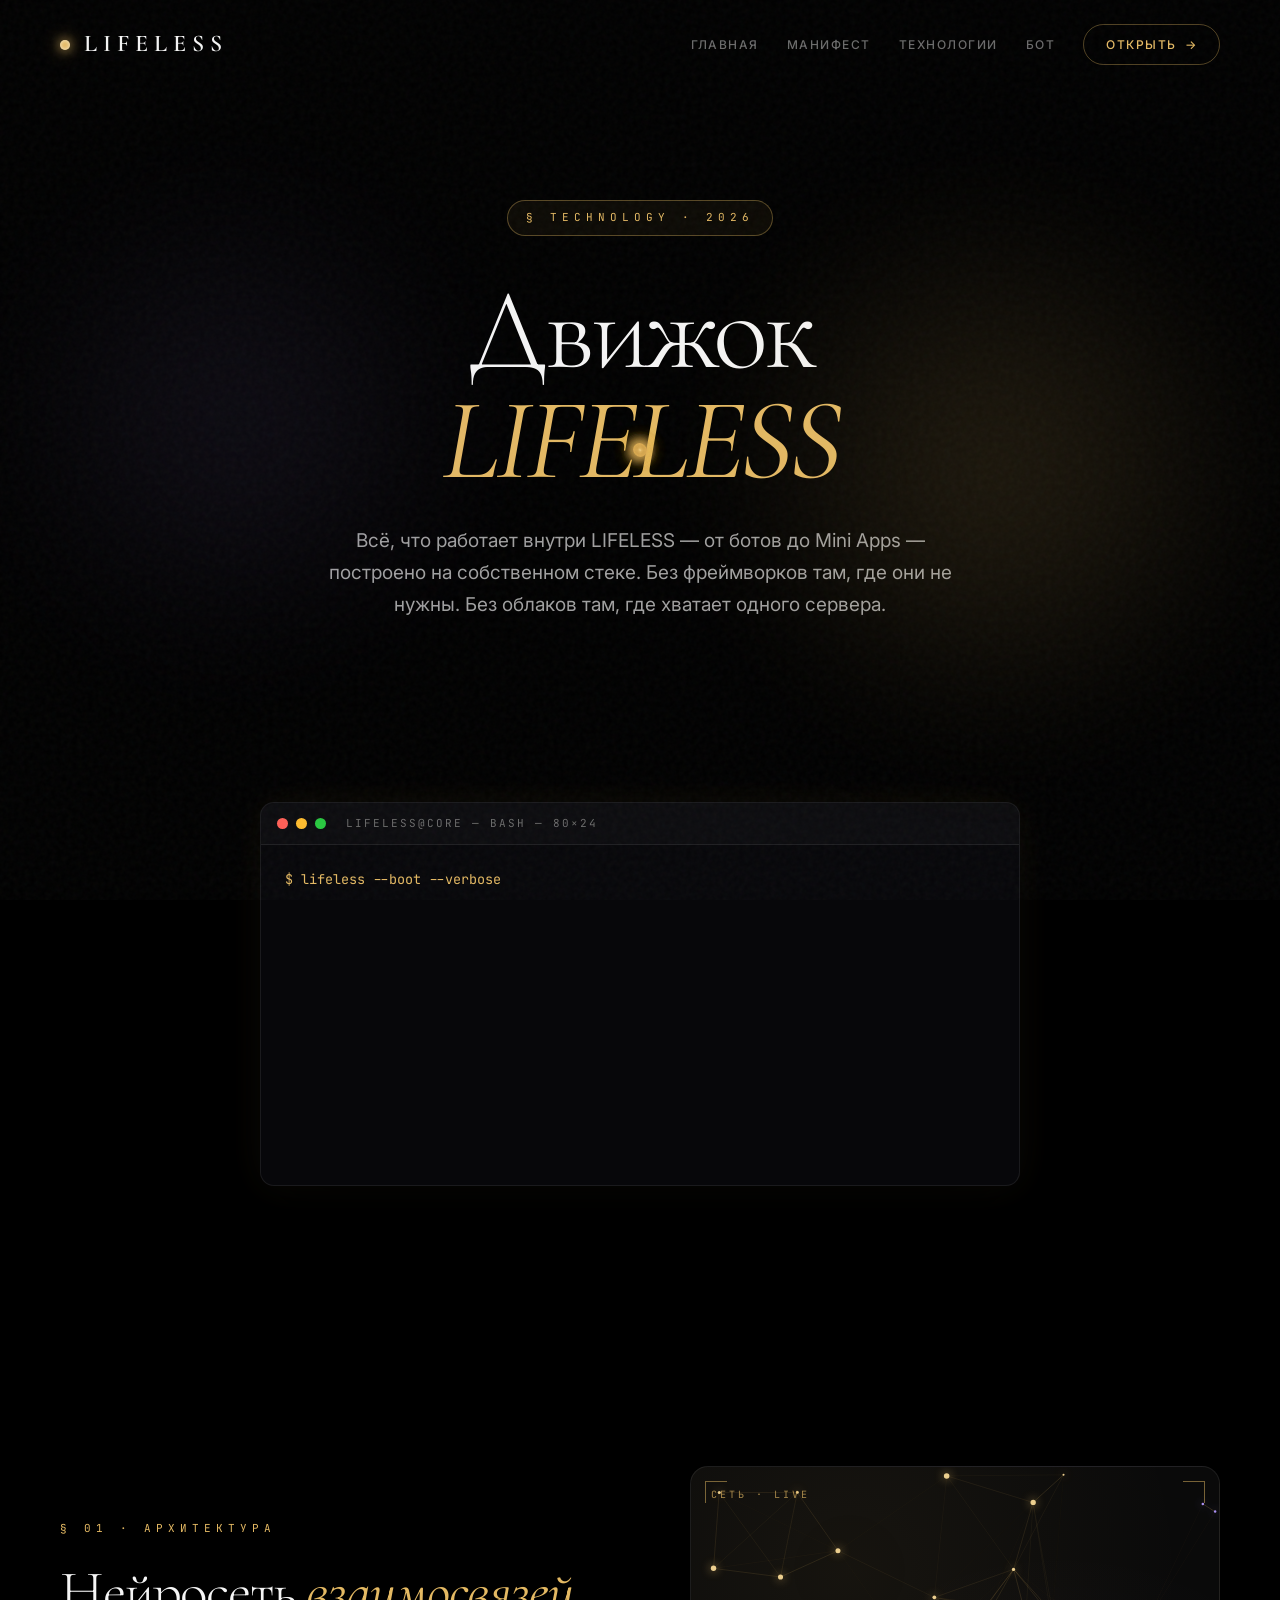
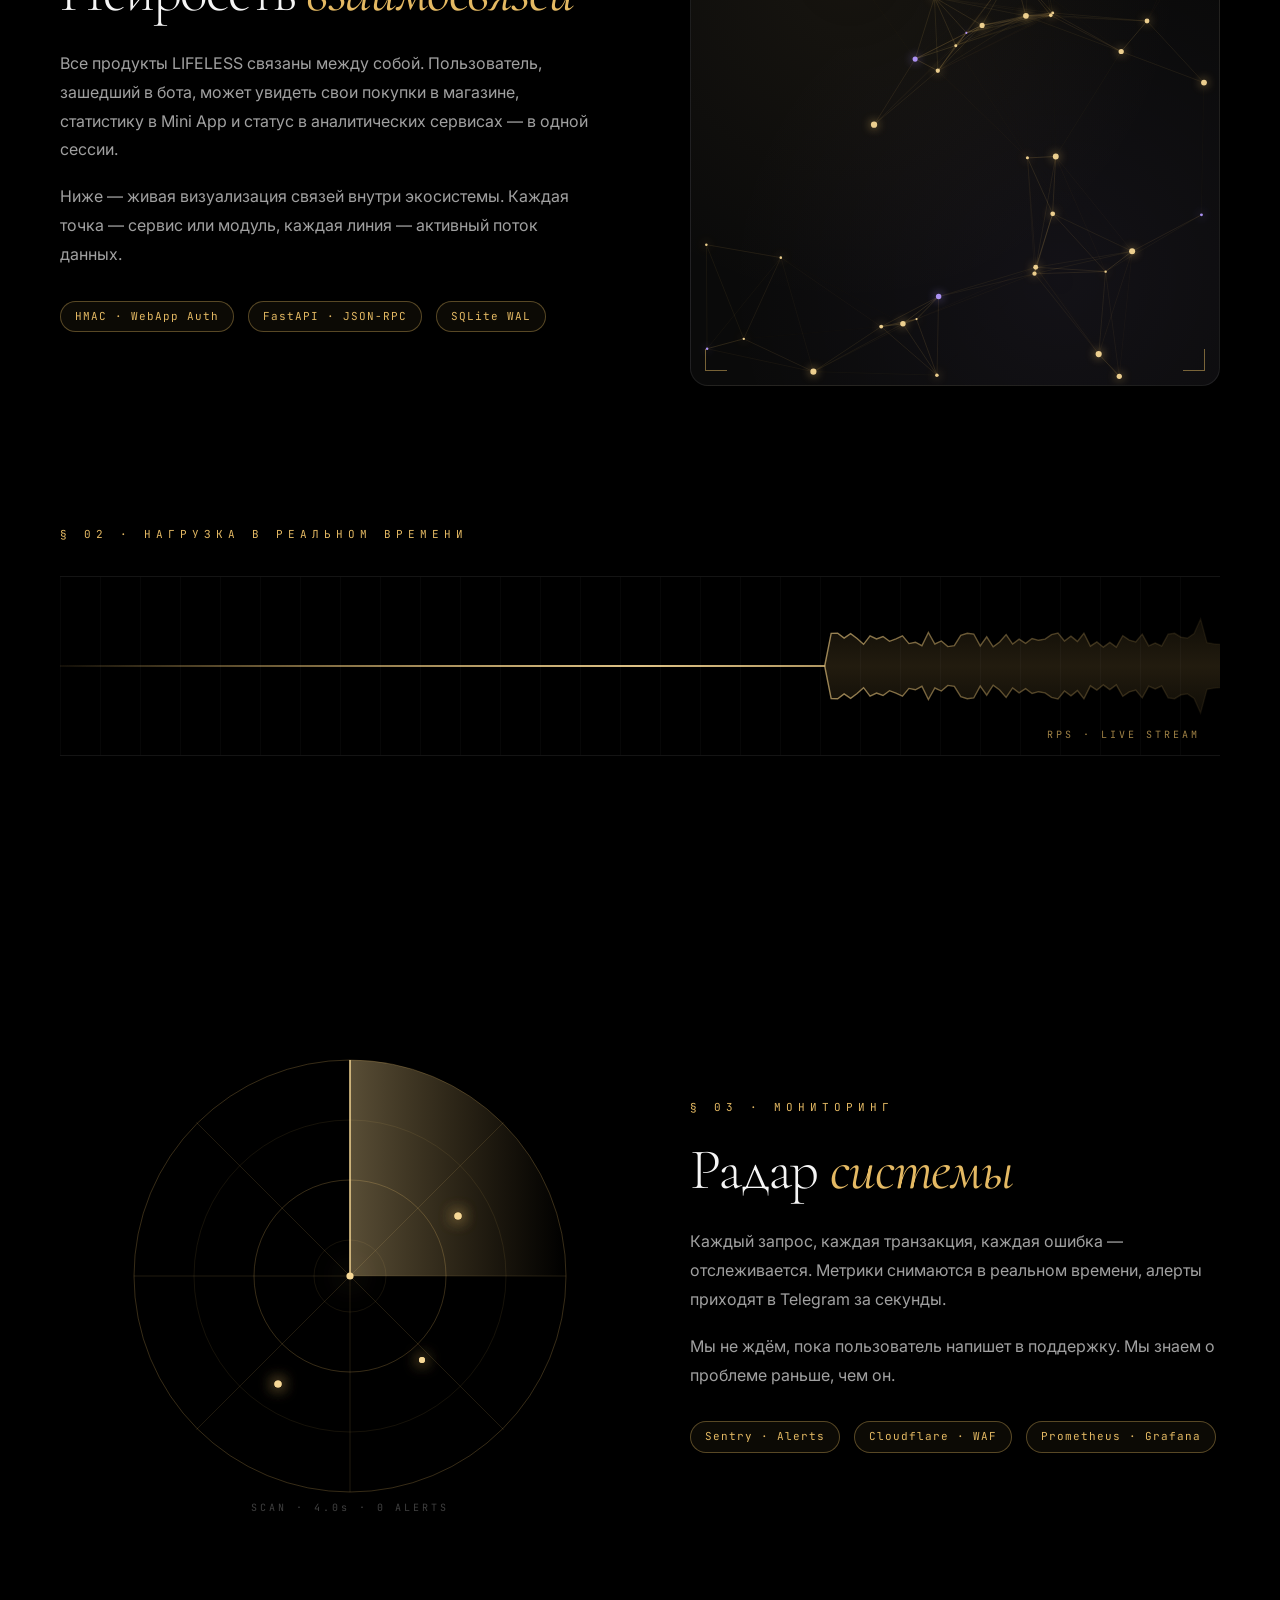
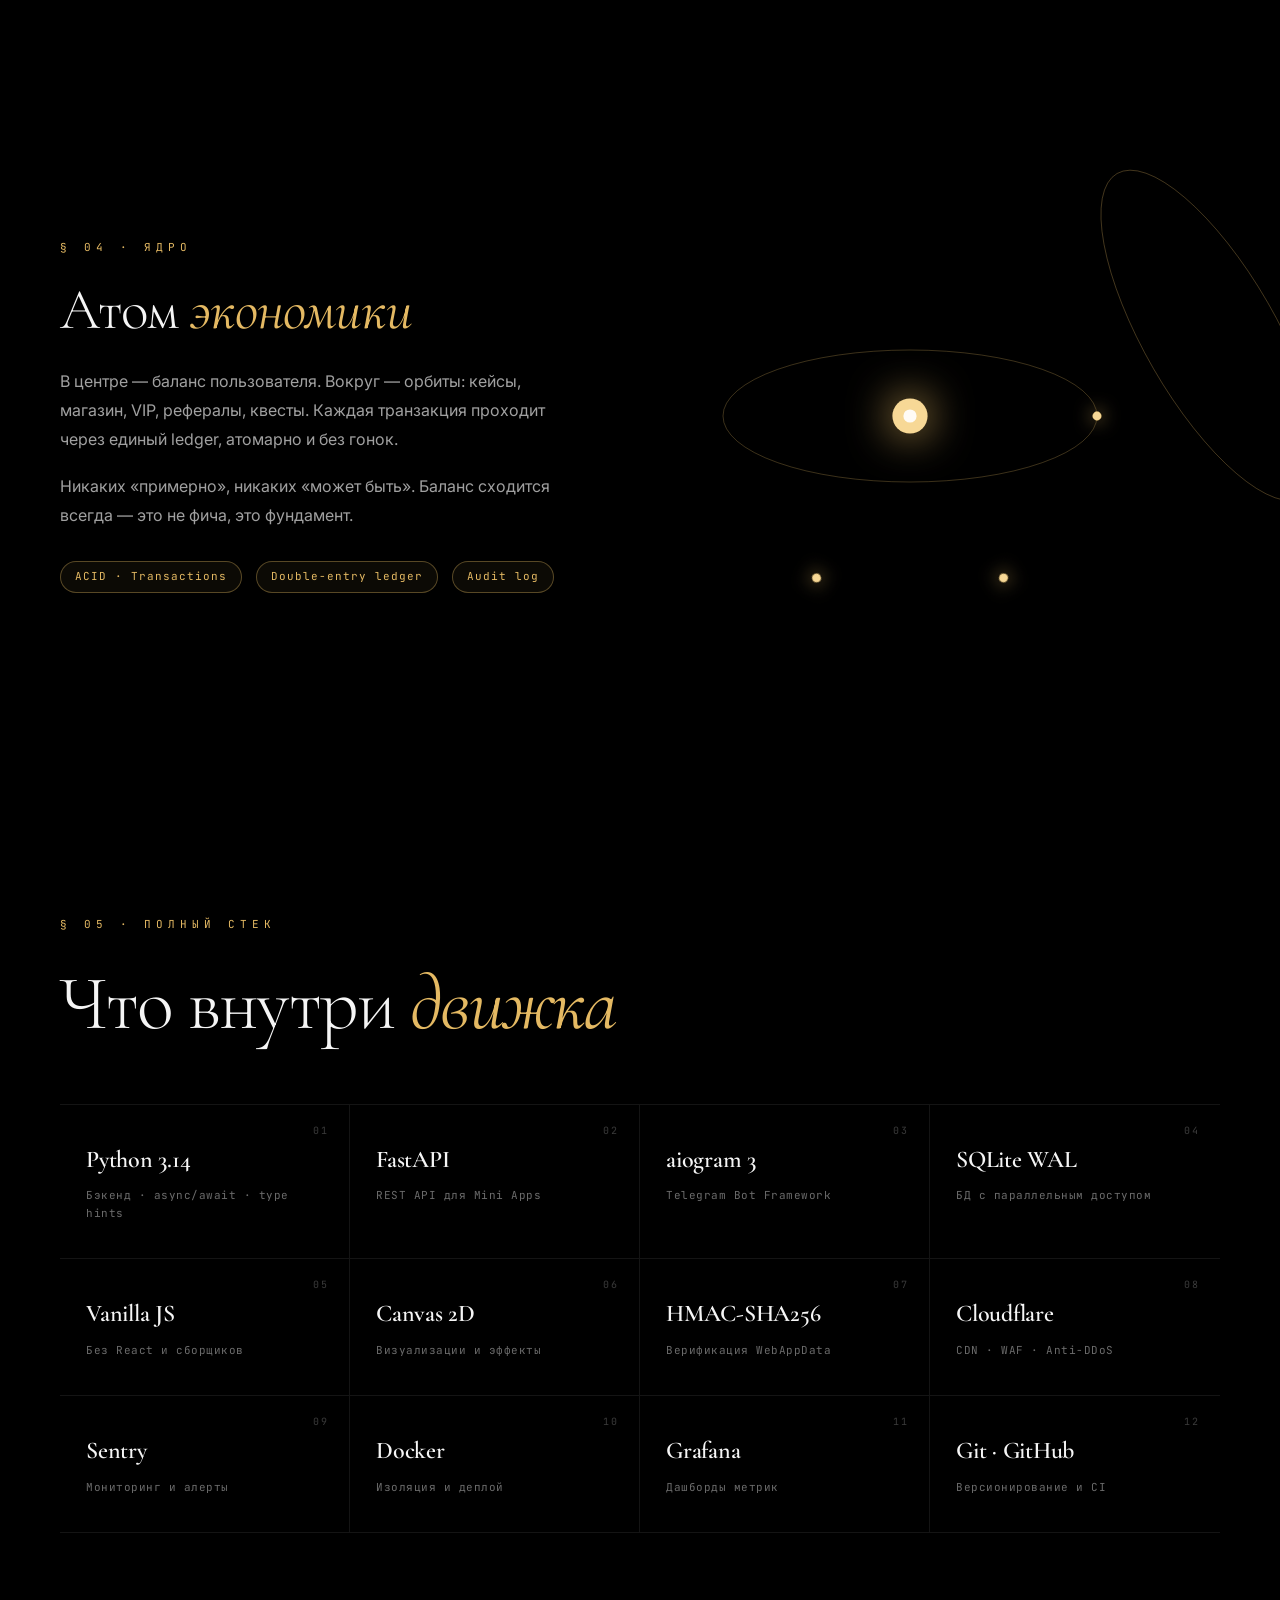
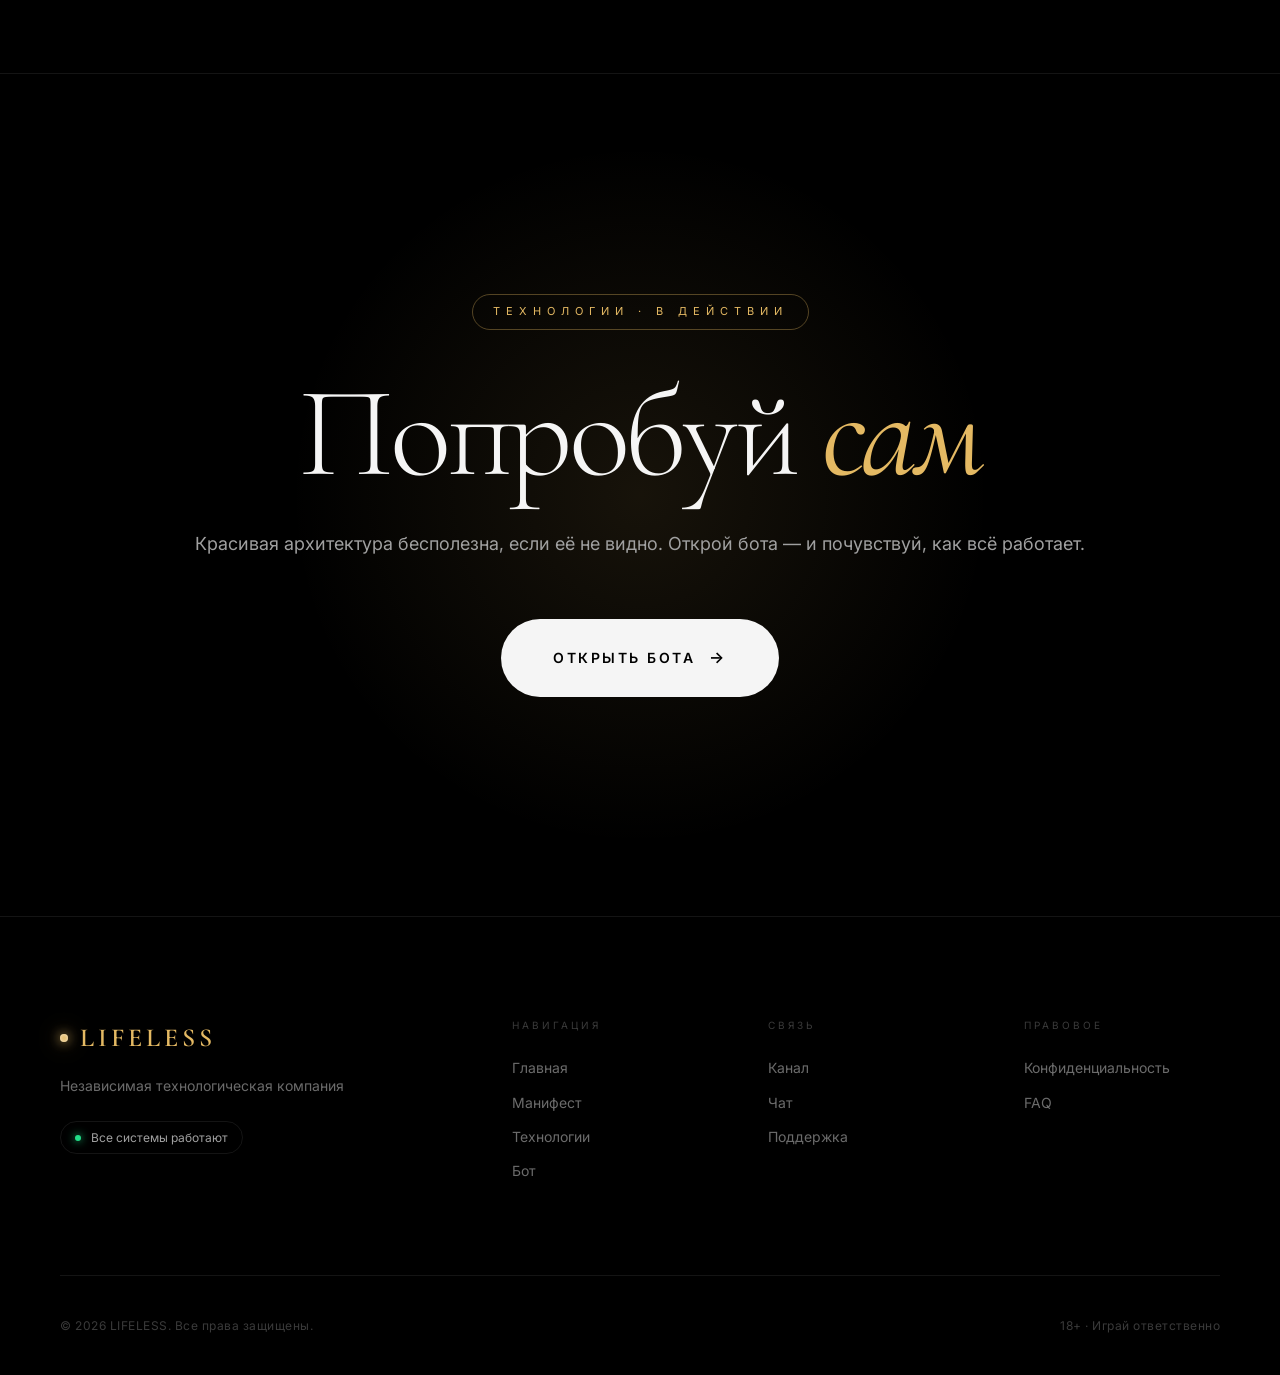
==== technology.html @ e3dbaefc "Add files via upload" ====
<!DOCTYPE html>
<html lang="ru">
<head>
<meta charset="UTF-8">
<meta name="viewport" content="width=device-width, initial-scale=1.0">
<title>Технологии — LIFELESS</title>
<meta name="description" content="Технологический стек LIFELESS: Python, FastAPI, aiogram, SQLite WAL, нейросети, аналитика. Без фреймворков там, где не нужны.">
<meta property="og:title" content="Технологии — LIFELESS">
<meta property="og:description" content="Как устроен движок LIFELESS.">
<meta property="og:image" content="https://solver-bit.github.io/lifeless_minimap/durov4.jpg">
<link rel="preconnect" href="https://fonts.googleapis.com">
<link rel="preconnect" href="https://fonts.gstatic.com" crossorigin>
<link href="https://fonts.googleapis.com/css2?family=Cormorant+Garamond:ital,wght@0,300;0,400;0,500;0,600;1,300;1,400&family=Inter:wght@300;400;500;600&family=JetBrains+Mono:wght@400;500&display=swap" rel="stylesheet">
<link rel="stylesheet" href="style.css">
</head>
<body>

<div class="noise"></div>
<div class="scroll-progress"><div class="scroll-progress-bar" id="scrollBar"></div></div>
<div class="mouse-trail" id="mouseTrail"></div>

<header id="header">
    <a href="index.html" class="logo"><span class="logo-mark"></span><span>LIFELESS</span></a>
    <nav>
        <a href="index.html">Главная</a>
        <a href="manifest.html">Манифест</a>
        <a href="technology.html">Технологии</a>
        <a href="bot.html">Бот</a>
        <a href="https://t.me/Solver_Life_bot" class="nav-cta" target="_blank">Открыть <span>→</span></a>
    </nav>
    <button class="burger" id="burger" aria-label="Меню"><span></span><span></span><span></span></button>
</header>

<div class="mobile-menu" id="mobileMenu">
    <a href="index.html">Главная</a>
    <a href="manifest.html">Манифест</a>
    <a href="technology.html">Технологии</a>
    <a href="bot.html">Бот</a>
    <a href="https://t.me/Solver_Life_bot" class="mobile-cta" target="_blank">Открыть бота</a>
</div>

<!-- HERO -->
<section class="tech-hero">
    <div class="hero-glow"></div>
    <div class="hero-glow-2"></div>
    <div class="manifest-kicker" style="border:1px solid var(--border-gold);padding:8px 18px;border-radius:100px;background:rgba(228,185,99,.05)">§ TECHNOLOGY · 2026</div>
    <h1>Движок<br><em>LIFELESS</em></h1>
    <p>Всё, что работает внутри LIFELESS — от ботов до Mini Apps — построено на собственном стеке. Без фреймворков там, где они не нужны. Без облаков там, где хватает одного сервера.</p>
</section>

<!-- TERMINAL HERO -->
<section style="padding:0 60px 140px;max-width:1400px;margin:0 auto">
    <div class="terminal">
        <div class="terminal-bar">
            <span class="terminal-dot tdot-r"></span>
            <span class="terminal-dot tdot-y"></span>
            <span class="terminal-dot tdot-g"></span>
            <span class="terminal-title">lifeless@core — bash — 80×24</span>
        </div>
        <div class="terminal-body" id="terminalBody"></div>
    </div>
</section>

<!-- NEURAL WEB SPLIT -->
<section class="tech-split">
    <div class="tech-split-text">
        <div class="manifest-kicker">§ 01 · АРХИТЕКТУРА</div>
        <h2>Нейросеть <em>взаимосвязей</em></h2>
        <p>Все продукты LIFELESS связаны между собой. Пользователь, зашедший в бота, может увидеть свои покупки в магазине, статистику в Mini App и статус в аналитических сервисах — в одной сессии.</p>
        <p>Ниже — живая визуализация связей внутри экосистемы. Каждая точка — сервис или модуль, каждая линия — активный поток данных.</p>
        <div class="tech-split-meta">
            <span>HMAC · WebApp Auth</span>
            <span>FastAPI · JSON-RPC</span>
            <span>SQLite WAL</span>
        </div>
    </div>
    <div class="neural-stage" id="neuralStage">
        <canvas class="neural-canvas" id="neuralCanvas"></canvas>
        <div class="neural-hint">СЕТЬ · LIVE</div>
        <div class="neural-corner tl"></div>
        <div class="neural-corner tr"></div>
        <div class="neural-corner bl"></div>
        <div class="neural-corner br"></div>
    </div>
</section>

<!-- WAVEFORM -->
<section style="max-width:1400px;margin:0 auto;padding:0 60px 140px">
    <div class="manifest-kicker" style="margin-bottom:32px">§ 02 · НАГРУЗКА В РЕАЛЬНОМ ВРЕМЕНИ</div>
    <div class="wave-stage">
        <div class="wave-grid"></div>
        <canvas class="wave-canvas" id="waveCanvas"></canvas>
        <div class="wave-label">RPS · LIVE STREAM</div>
    </div>
</section>

<!-- RADAR SPLIT -->
<section class="tech-split reverse">
    <div class="tech-split-text">
        <div class="manifest-kicker">§ 03 · МОНИТОРИНГ</div>
        <h2>Радар <em>системы</em></h2>
        <p>Каждый запрос, каждая транзакция, каждая ошибка — отслеживается. Метрики снимаются в реальном времени, алерты приходят в Telegram за секунды.</p>
        <p>Мы не ждём, пока пользователь напишет в поддержку. Мы знаем о проблеме раньше, чем он.</p>
        <div class="tech-split-meta">
            <span>Sentry · Alerts</span>
            <span>Cloudflare · WAF</span>
            <span>Prometheus · Grafana</span>
        </div>
    </div>
    <div class="radar-stage">
        <svg class="radar-svg" viewBox="0 0 400 400">
            <defs>
                <linearGradient id="radarSweepGrad" x1="0" y1="0" x2="1" y2="0">
                    <stop offset="0%" stop-color="#F7D896" stop-opacity="0.6"/>
                    <stop offset="100%" stop-color="#E4B963" stop-opacity="0"/>
                </linearGradient>
            </defs>
            <circle cx="200" cy="200" r="180" class="radar-ring"/>
            <circle cx="200" cy="200" r="130" class="radar-ring r1"/>
            <circle cx="200" cy="200" r="80" class="radar-ring"/>
            <circle cx="200" cy="200" r="30" class="radar-ring r1"/>
            <g class="radar-cross">
                <line x1="20" y1="200" x2="380" y2="200"/>
                <line x1="200" y1="20" x2="200" y2="380"/>
                <line x1="72" y1="72" x2="328" y2="328"/>
                <line x1="328" y1="72" x2="72" y2="328"/>
            </g>
            <g class="radar-sweep">
                <path d="M200,200 L200,20 A180,180 0 0,1 380,200 Z" fill="url(#radarSweepGrad)" opacity="0.6"/>
                <line x1="200" y1="200" x2="200" y2="20" stroke="#F7D896" stroke-width="1.2"/>
            </g>
            <circle cx="200" cy="200" r="3" class="radar-center"/>
            <circle cx="290" cy="150" r="3" class="radar-blip"/>
            <circle cx="290" cy="150" r="3" class="radar-blip pulse"/>
            <circle cx="140" cy="290" r="3" class="radar-blip"/>
            <circle cx="140" cy="290" r="3" class="radar-blip pulse" style="animation-delay:1.2s"/>
            <circle cx="260" cy="270" r="2.5" class="radar-blip"/>
            <circle cx="260" cy="270" r="2.5" class="radar-blip pulse" style="animation-delay:2s"/>
        </svg>
        <div class="radar-label">SCAN · 4.0s · 0 ALERTS</div>
    </div>
</section>

<!-- ATOM SPLIT -->
<section class="tech-split">
    <div class="tech-split-text">
        <div class="manifest-kicker">§ 04 · ЯДРО</div>
        <h2>Атом <em>экономики</em></h2>
        <p>В центре — баланс пользователя. Вокруг — орбиты: кейсы, магазин, VIP, рефералы, квесты. Каждая транзакция проходит через единый ledger, атомарно и без гонок.</p>
        <p>Никаких «примерно», никаких «может быть». Баланс сходится всегда — это не фича, это фундамент.</p>
        <div class="tech-split-meta">
            <span>ACID · Transactions</span>
            <span>Double-entry ledger</span>
            <span>Audit log</span>
        </div>
    </div>
    <div class="atom-stage">
        <svg class="atom-svg" viewBox="0 0 400 400">
            <g class="atom-orbit o1">
                <ellipse cx="200" cy="200" rx="170" ry="60" fill="none" class="atom-orbit" stroke="rgba(228,185,99,.35)"/>
                <circle cx="370" cy="200" r="4" class="atom-electron"/>
            </g>
            <g class="atom-orbit o2">
                <ellipse cx="200" cy="200" rx="170" ry="60" fill="none" class="atom-orbit" stroke="rgba(228,185,99,.35)" transform="rotate(60 200 200)"/>
                <circle cx="370" cy="200" r="4" class="atom-electron" transform="rotate(60 200 200)"/>
            </g>
            <g class="atom-orbit o3">
                <ellipse cx="200" cy="200" rx="170" ry="60" fill="none" class="atom-orbit" stroke="rgba(228,185,99,.35)" transform="rotate(120 200 200)"/>
                <circle cx="370" cy="200" r="4" class="atom-electron" transform="rotate(120 200 200)"/>
            </g>
            <circle cx="200" cy="200" r="16" class="atom-nucleus"/>
            <circle cx="200" cy="200" r="6" fill="#fff" opacity="0.9"/>
        </svg>
    </div>
</section>

<!-- STACK GRID -->
<section class="tech-stack-section">
    <div class="manifest-kicker">§ 05 · ПОЛНЫЙ СТЕК</div>
    <h2 class="section-title" style="margin-bottom:60px">Что внутри <em>движка</em></h2>
    <div class="tech-stack-grid">
        <div class="tech-stack-cell" data-idx="01"><div class="name">Python 3.14</div><div class="desc">Бэкенд · async/await · type hints</div></div>
        <div class="tech-stack-cell" data-idx="02"><div class="name">FastAPI</div><div class="desc">REST API для Mini Apps</div></div>
        <div class="tech-stack-cell" data-idx="03"><div class="name">aiogram 3</div><div class="desc">Telegram Bot Framework</div></div>
        <div class="tech-stack-cell" data-idx="04"><div class="name">SQLite WAL</div><div class="desc">БД с параллельным доступом</div></div>
        <div class="tech-stack-cell" data-idx="05"><div class="name">Vanilla JS</div><div class="desc">Без React и сборщиков</div></div>
        <div class="tech-stack-cell" data-idx="06"><div class="name">Canvas 2D</div><div class="desc">Визуализации и эффекты</div></div>
        <div class="tech-stack-cell" data-idx="07"><div class="name">HMAC-SHA256</div><div class="desc">Верификация WebAppData</div></div>
        <div class="tech-stack-cell" data-idx="08"><div class="name">Cloudflare</div><div class="desc">CDN · WAF · Anti-DDoS</div></div>
        <div class="tech-stack-cell" data-idx="09"><div class="name">Sentry</div><div class="desc">Мониторинг и алерты</div></div>
        <div class="tech-stack-cell" data-idx="10"><div class="name">Docker</div><div class="desc">Изоляция и деплой</div></div>
        <div class="tech-stack-cell" data-idx="11"><div class="name">Grafana</div><div class="desc">Дашборды метрик</div></div>
        <div class="tech-stack-cell" data-idx="12"><div class="name">Git · GitHub</div><div class="desc">Версионирование и CI</div></div>
    </div>
</section>

<!-- CTA FINAL -->
<section class="cta-final">
    <div class="cta-final-glow"></div>
    <div class="cta-final-inner">
        <div class="cta-final-tag">ТЕХНОЛОГИИ · В ДЕЙСТВИИ</div>
        <h2>Попробуй <em>сам</em></h2>
        <p>Красивая архитектура бесполезна, если её не видно. Открой бота — и почувствуй, как всё работает.</p>
        <a href="https://t.me/Solver_Life_bot" class="btn btn-primary btn-large magnetic" target="_blank">
            <span>Открыть бота</span><span class="btn-arrow">→</span>
        </a>
    </div>
</section>

<footer>
    <div class="footer-grid">
        <div class="footer-brand">
            <div class="footer-logo"><span class="logo-mark"></span> LIFELESS</div>
            <p>Независимая технологическая компания</p>
            <div class="footer-status"><span class="status-dot"></span><span>Все системы работают</span></div>
        </div>
        <div class="footer-col">
            <div class="footer-label">НАВИГАЦИЯ</div>
            <a href="index.html">Главная</a>
            <a href="manifest.html">Манифест</a>
            <a href="technology.html">Технологии</a>
            <a href="bot.html">Бот</a>
        </div>
        <div class="footer-col">
            <div class="footer-label">СВЯЗЬ</div>
            <a href="https://t.me/durvww" target="_blank">Канал</a>
            <a href="https://t.me/wwlifeless" target="_blank">Чат</a>
            <a href="https://t.me/wwsolver" target="_blank">Поддержка</a>
        </div>
        <div class="footer-col">
            <div class="footer-label">ПРАВОВОЕ</div>
            <a href="index.html#privacy">Конфиденциальность</a>
            <a href="index.html#faq">FAQ</a>
        </div>
    </div>
    <div class="footer-bottom">
        <div>© 2026 LIFELESS. Все права защищены.</div>
        <div class="footer-disclaimer">18+ · Играй ответственно</div>
    </div>
</footer>

<div class="sticky-cta" id="stickyCta">
    <div class="sticky-cta-inner">
        <div class="sticky-cta-text">
            <div class="sticky-cta-title">Первый продукт LIFELESS</div>
            <div class="sticky-cta-sub">Игровая экосистема в Telegram</div>
        </div>
        <a href="https://t.me/Solver_Life_bot" class="sticky-cta-btn" target="_blank">
            <span>Открыть</span><span class="sticky-cta-arrow">→</span>
        </a>
    </div>
</div>

<script src="script.js"></script>
</body>
</html>
---- style.css ----
*, *::before, *::after { margin: 0; padding: 0; box-sizing: border-box; }

:root {
    --bg: #000;
    --bg-2: #0a0a0a;
    --bg-3: #111;
    --bg-4: #161616;
    --text: #f5f5f5;
    --text-2: #a0a0a0;
    --muted: #6b6b6b;
    --muted-2: #3a3a3a;
    --gold: #E4B963;
    --gold-hi: #F7D896;
    --gold-lo: #B88838;
    --green: #22dd88;
    --blue: #5BA8FF;
    --purple: #B398FF;
    --border: rgba(255,255,255,0.08);
    --border-gold: rgba(228,185,99,0.35);
    --ease: cubic-bezier(0.16, 1, 0.3, 1);
}

html { scroll-behavior: smooth; }

body {
    background: var(--bg);
    color: var(--text);
    font-family: 'Inter', -apple-system, BlinkMacSystemFont, sans-serif;
    font-size: 16px;
    line-height: 1.6;
    overflow-x: hidden;
    -webkit-font-smoothing: antialiased;
}

a { color: inherit; text-decoration: none; }
img { display: block; max-width: 100%; }
button { font-family: inherit; cursor: pointer; border: none; background: none; color: inherit; }
ul { list-style: none; }

::selection { background: var(--gold); color: var(--bg); }

::-webkit-scrollbar { width: 8px; }
::-webkit-scrollbar-track { background: var(--bg-2); }
::-webkit-scrollbar-thumb { background: var(--muted-2); border-radius: 4px; }
::-webkit-scrollbar-thumb:hover { background: var(--gold-lo); }

body.cursor-hidden { cursor: none; }
body.cursor-hidden a,
body.cursor-hidden button { cursor: none; }

/* NOISE */
.noise {
    position: fixed;
    inset: 0;
    pointer-events: none;
    z-index: 9990;
    opacity: 0.04;
    background-image: url("data:image/svg+xml,%3Csvg viewBox='0 0 200 200' xmlns='http://www.w3.org/2000/svg'%3E%3Cfilter id='n'%3E%3CfeTurbulence type='fractalNoise' baseFrequency='0.85' numOctaves='3'/%3E%3C/filter%3E%3Crect width='100%25' height='100%25' filter='url(%23n)'/%3E%3C/svg%3E");
}

/* SCROLL PROGRESS */
.scroll-progress {
    position: fixed;
    top: 0; left: 0; right: 0;
    height: 2px;
    z-index: 9999;
}
.scroll-progress-bar {
    height: 100%;
    width: 0%;
    background: linear-gradient(90deg, var(--gold-lo), var(--gold), var(--gold-hi));
    box-shadow: 0 0 12px rgba(228,185,99,0.7);
}

/* MOUSE TRAIL */
.mouse-trail {
    position: fixed;
    width: 500px;
    height: 500px;
    margin: -250px 0 0 -250px;
    border-radius: 50%;
    background: radial-gradient(circle, rgba(228,185,99,0.10), transparent 55%);
    pointer-events: none;
    z-index: 1;
    mix-blend-mode: screen;
    will-change: transform;
    opacity: 0;
    transition: opacity 0.5s;
}
body.cursor-hidden .mouse-trail { opacity: 1; }

/* SNAKE CURSOR */
.snake-segment {
    position: fixed;
    top: 0; left: 0;
    width: 14px;
    height: 14px;
    margin: -7px 0 0 -7px;
    border-radius: 50%;
    background: radial-gradient(circle, var(--gold-hi), var(--gold) 40%, var(--gold-lo));
    box-shadow: 0 0 14px rgba(228,185,99,0.7), 0 0 28px rgba(228,185,99,0.35);
    pointer-events: none;
    z-index: 9999;
    will-change: transform;
    opacity: 0;
    transition: opacity 0.3s, width 0.3s var(--ease), height 0.3s var(--ease), margin 0.3s var(--ease);
}
.snake-head {
    width: 18px;
    height: 18px;
    margin: -9px 0 0 -9px;
    z-index: 10001;
    background: radial-gradient(circle, #fff, var(--gold-hi) 40%, var(--gold));
    box-shadow: 0 0 20px var(--gold), 0 0 40px rgba(228,185,99,0.6);
}
.snake-head.hover {
    width: 32px;
    height: 32px;
    margin: -16px 0 0 -16px;
    box-shadow: 0 0 30px var(--gold), 0 0 60px rgba(228,185,99,0.8);
}
.snake-head.clicking {
    width: 14px;
    height: 14px;
    margin: -7px 0 0 -7px;
}
body.cursor-hidden .snake-segment { opacity: 1; }

/* GLOBAL CLICK RIPPLE */
.click-ripple {
    position: fixed;
    width: 20px;
    height: 20px;
    margin: -10px 0 0 -10px;
    border-radius: 50%;
    border: 1.5px solid var(--gold);
    pointer-events: none;
    z-index: 9998;
    box-shadow: 0 0 20px rgba(228,185,99,0.7);
    animation: clickRippleGlobal 1.2s cubic-bezier(0.16, 1, 0.3, 1) forwards;
}
.click-ripple::before,
.click-ripple::after {
    content: '';
    position: absolute;
    inset: -4px;
    border-radius: 50%;
    border: 1px solid var(--gold);
    opacity: 0.6;
}
.click-ripple::before { animation: clickRippleInner 1.2s cubic-bezier(0.16, 1, 0.3, 1) forwards; }
.click-ripple::after { animation: clickRippleInner 1.2s cubic-bezier(0.16, 1, 0.3, 1) 0.2s forwards; }

@keyframes clickRippleGlobal {
    0%   { transform: scale(1); opacity: 1; }
    100% { transform: scale(9); opacity: 0; }
}
@keyframes clickRippleInner {
    0%   { transform: scale(1); opacity: 0.7; }
    100% { transform: scale(1.8); opacity: 0; }
}

/* HEADER */
header {
    position: fixed;
    top: 0; left: 0; right: 0;
    padding: 24px 60px;
    display: flex;
    justify-content: space-between;
    align-items: center;
    z-index: 100;
    background: linear-gradient(180deg, rgba(0,0,0,0.9), transparent);
    backdrop-filter: blur(16px);
    -webkit-backdrop-filter: blur(16px);
    transition: padding 0.4s var(--ease), background 0.4s;
}
header.scrolled {
    padding: 16px 60px;
    background: rgba(0,0,0,0.85);
}

.logo {
    display: flex;
    align-items: center;
    gap: 14px;
    font-family: 'Cormorant Garamond', serif;
    font-size: 24px;
    font-weight: 600;
    letter-spacing: 6px;
}

.logo-mark {
    display: inline-block;
    width: 10px;
    height: 10px;
    border-radius: 50%;
    background: var(--gold);
    box-shadow:
        0 0 12px var(--gold),
        0 0 24px rgba(228,185,99,0.5),
        inset 0 0 4px rgba(255,255,255,0.7);
    animation: logoDot 3s ease-in-out infinite;
    transition: transform 0.6s var(--ease);
    flex-shrink: 0;
}
.logo:hover .logo-mark { transform: scale(1.5); }

@keyframes logoDot {
    0%, 100% {
        box-shadow: 0 0 12px var(--gold), 0 0 24px rgba(228,185,99,0.5);
    }
    50% {
        box-shadow: 0 0 22px var(--gold), 0 0 44px rgba(228,185,99,0.9);
    }
}

nav { display: flex; align-items: center; gap: 28px; }

nav a {
    font-size: 12px;
    font-weight: 500;
    letter-spacing: 1.5px;
    text-transform: uppercase;
    color: var(--muted);
    transition: color 0.3s;
    position: relative;
}
nav a:hover { color: var(--text); }
nav a::after {
    content: '';
    position: absolute;
    left: 0; right: 0; bottom: -6px;
    height: 1px;
    background: var(--gold);
    transform: scaleX(0);
    transform-origin: right;
    transition: transform 0.4s var(--ease);
}
nav a:hover::after { transform: scaleX(1); transform-origin: left; }

.nav-cta {
    color: var(--gold) !important;
    padding: 10px 22px;
    border: 1px solid var(--border-gold);
    border-radius: 100px;
    transition: all 0.3s var(--ease);
    display: inline-flex;
    gap: 8px;
    align-items: center;
}
.nav-cta:hover { background: var(--gold); color: var(--bg) !important; border-color: var(--gold); }
.nav-cta::after { display: none; }
.nav-cta span { transition: transform 0.3s var(--ease); }
.nav-cta:hover span { transform: translateX(3px); }

.burger {
    display: none;
    width: 40px;
    height: 40px;
    flex-direction: column;
    justify-content: center;
    align-items: center;
    gap: 5px;
}
.burger span {
    display: block;
    width: 22px;
    height: 1.5px;
    background: var(--gold);
    transition: transform 0.3s var(--ease), opacity 0.3s;
}
.burger.active span:nth-child(1) { transform: translateY(6.5px) rotate(45deg); }
.burger.active span:nth-child(2) { opacity: 0; }
.burger.active span:nth-child(3) { transform: translateY(-6.5px) rotate(-45deg); }

.mobile-menu {
    position: fixed;
    top: 0; right: -100%;
    width: 100%;
    height: 100vh;
    background: rgba(0,0,0,0.98);
    backdrop-filter: blur(20px);
    z-index: 99;
    display: flex;
    flex-direction: column;
    justify-content: center;
    align-items: center;
    gap: 22px;
    transition: right 0.5s var(--ease);
    padding: 80px 40px;
    overflow-y: auto;
}
.mobile-menu.open { right: 0; }
.mobile-menu a {
    font-family: 'Cormorant Garamond', serif;
    font-size: 24px;
    font-weight: 500;
    color: var(--text);
    transition: color 0.3s;
}
.mobile-menu a:hover { color: var(--gold); }
.mobile-cta {
    margin-top: 20px;
    padding: 16px 32px !important;
    background: var(--gold) !important;
    color: var(--bg) !important;
    border-radius: 100px;
    font-size: 13px !important;
    font-family: 'Inter', sans-serif !important;
    letter-spacing: 2px;
    text-transform: uppercase;
    font-weight: 600 !important;
}

/* HERO */
.hero {
    position: relative;
    min-height: 100vh;
    padding: 180px 60px 180px;
    overflow: hidden;
    border-bottom: 1px solid var(--border);
}

/* Звёзды на фоне hero */
.hero::before {
    content: '';
    position: absolute;
    inset: 0;
    background-image:
        radial-gradient(1px 1px at 20% 30%, rgba(228,185,99,0.6), transparent),
        radial-gradient(1px 1px at 60% 70%, rgba(255,255,255,0.4), transparent),
        radial-gradient(1px 1px at 40% 80%, rgba(228,185,99,0.5), transparent),
        radial-gradient(1px 1px at 80% 20%, rgba(255,255,255,0.3), transparent),
        radial-gradient(2px 2px at 90% 50%, rgba(228,185,99,0.4), transparent),
        radial-gradient(1px 1px at 15% 60%, rgba(255,255,255,0.5), transparent),
        radial-gradient(1px 1px at 70% 40%, rgba(228,185,99,0.6), transparent),
        radial-gradient(1px 1px at 35% 15%, rgba(255,255,255,0.35), transparent),
        radial-gradient(1px 1px at 55% 55%, rgba(228,185,99,0.5), transparent),
        radial-gradient(2px 2px at 10% 85%, rgba(228,185,99,0.3), transparent);
    background-size: 100% 100%;
    pointer-events: none;
    z-index: 1;
    animation: starsTwinkle 6s ease-in-out infinite;
}
@keyframes starsTwinkle {
    0%, 100% { opacity: 0.5; }
    50% { opacity: 1; }
}

.hero-glow {
    position: absolute;
    top: 15%; right: -5%;
    width: 700px; height: 700px;
    background: radial-gradient(circle, rgba(228,185,99,0.15), transparent 60%);
    filter: blur(60px);
    pointer-events: none;
    animation: floatGlow 12s ease-in-out infinite;
}
.hero-glow-2 {
    position: absolute;
    bottom: 10%; left: -5%;
    width: 600px; height: 600px;
    background: radial-gradient(circle, rgba(179,152,255,0.10), transparent 60%);
    filter: blur(80px);
    pointer-events: none;
    animation: floatGlow 15s ease-in-out infinite reverse;
}
@keyframes floatGlow {
    0%, 100% { transform: translate(0, 0) scale(1); }
    50% { transform: translate(-30px, 40px) scale(1.1); }
}

.hero-bg-text {
    position: absolute;
    top: 50%; left: 50%;
    transform: translate(-50%, -50%);
    font-family: 'Cormorant Garamond', serif;
    font-size: 22vw;
    font-weight: 300;
    letter-spacing: 0.02em;
    color: transparent;
    -webkit-text-stroke: 1px rgba(228,185,99,0.045);
    pointer-events: none;
    user-select: none;
    white-space: nowrap;
    z-index: 0;
    will-change: transform;
}

.hero-inner {
    position: relative;
    z-index: 2;
    max-width: 1400px;
    margin: 0 auto;
    width: 100%;
    display: grid;
    grid-template-columns: 1.1fr 1fr;
    gap: 80px;
    align-items: center;
    min-height: 60vh;
}

.hero-left { max-width: 700px; }

.hero-tag {
    display: inline-flex;
    align-items: center;
    gap: 12px;
    font-size: 11px;
    font-weight: 500;
    letter-spacing: 4px;
    text-transform: uppercase;
    color: var(--gold);
    padding: 8px 18px;
    border: 1px solid var(--border-gold);
    border-radius: 100px;
    background: rgba(228,185,99,0.05);
    margin-bottom: 36px;
}

.dot {
    width: 6px; height: 6px;
    background: var(--gold);
    border-radius: 50%;
    animation: pulse 2s ease-in-out infinite;
    display: inline-block;
}
@keyframes pulse {
    0%, 100% { opacity: 1; box-shadow: 0 0 0 0 rgba(228,185,99,0.5); }
    50% { opacity: 0.6; box-shadow: 0 0 0 8px rgba(228,185,99,0); }
}

.hero h1 {
    font-family: 'Cormorant Garamond', serif;
    font-size: clamp(48px, 6.5vw, 100px);
    font-weight: 300;
    line-height: 0.94;
    letter-spacing: -0.03em;
    margin-bottom: 32px;
}
.hero h1 em { font-style: italic; font-weight: 400; color: var(--gold); }

.hero-desc {
    font-size: 18px;
    color: var(--text-2);
    max-width: 500px;
    margin-bottom: 44px;
    line-height: 1.7;
}
.hero-desc strong { color: var(--text); font-weight: 600; }

.hero-actions { display: flex; gap: 20px; align-items: center; flex-wrap: wrap; }

.btn {
    display: inline-flex;
    align-items: center;
    gap: 14px;
    padding: 22px 40px;
    font-size: 13px;
    font-weight: 600;
    letter-spacing: 2.5px;
    text-transform: uppercase;
    border-radius: 100px;
    transition: background 0.4s var(--ease), color 0.4s var(--ease), transform 0.4s var(--ease);
    will-change: transform;
    position: relative;
    overflow: hidden;
}
.btn-primary { background: var(--text); color: var(--bg); }
.btn-primary::before {
    content: '';
    position: absolute;
    inset: 0;
    background: linear-gradient(120deg, transparent 30%, rgba(0,0,0,0.15) 50%, transparent 70%);
    transform: translateX(-100%);
    transition: transform 0.8s var(--ease);
}
.btn-primary:hover { background: var(--gold); }
.btn-primary:hover::before { transform: translateX(100%); }

.btn-arrow { transition: transform 0.4s var(--ease); display: inline-block; font-size: 16px; }
.btn:hover .btn-arrow { transform: translateX(6px); }

.btn-ghost {
    background: transparent;
    color: var(--muted);
    border: 1px solid var(--border);
}
.btn-ghost:hover { color: var(--text); border-color: var(--border-gold); }

.btn-large { padding: 26px 52px; font-size: 14px; }

/* GYROSCOPE */
.hero-right {
    position: relative;
    display: flex;
    align-items: center;
    justify-content: center;
    min-height: 540px;
}

.gyro-caption {
    position: absolute;
    bottom: 0;
    left: 0;
    width: 100%;
    font-family: 'JetBrains Mono', monospace;
    font-size: 11px;
    letter-spacing: 4px;
    text-transform: uppercase;
    color: var(--muted);
    text-align: center;
    opacity: 0.55;
    z-index: 5;
    pointer-events: none;
}

.gyro-stage {
    position: relative;
    width: 500px;
    height: 500px;
    display: flex;
    align-items: center;
    justify-content: center;
    perspective: 1400px;
    cursor: pointer;
}

/* УРОБОРОС */
.ouroboros {
    position: absolute;
    inset: -10%;
    width: 120%;
    height: 120%;
    pointer-events: none;
    z-index: 0;
    opacity: 0.35;
    animation: ourRotate 60s linear infinite;
}
@keyframes ourRotate {
    to { transform: rotate(360deg); }
}

.our-body {
    animation: ourPulse 4s ease-in-out infinite;
}
@keyframes ourPulse {
    0%, 100% { stroke-opacity: 1; }
    50% { stroke-opacity: 0.65; }
}

.our-head {
    animation: ourHead 4s ease-in-out infinite;
}

@keyframes ourHead {
    0%, 100% { transform: translate(200px, 50px) rotate(135deg); }
    50% { transform: translate(200px, 50px) rotate(139deg); }
}

/* СВГ ЛИНИИ ГИРОСКОПА */
.gyro-svg {
    position: absolute;
    inset: 0;
    width: 100%;
    height: 100%;
    pointer-events: none;
    z-index: 1;
}

.gyro-lines {
    animation: gyroLinesDash 20s linear infinite;
}
.gyro-lines line {
    animation: gyroLinesOpacity 4s ease-in-out infinite;
}
.gyro-lines line:nth-child(1) { animation-delay: 0s; }
.gyro-lines line:nth-child(2) { animation-delay: 1s; }
.gyro-lines line:nth-child(3) { animation-delay: 2s; }
.gyro-lines line:nth-child(4) { animation-delay: 3s; }

@keyframes gyroLinesDash { to { stroke-dashoffset: -200; } }
@keyframes gyroLinesOpacity {
    0%, 100% { stroke-opacity: 0.12; }
    50% { stroke-opacity: 0.85; }
}

.gyroscope {
    position: relative;
    width: 420px;
    height: 420px;
    perspective: 1200px;
    transform-style: preserve-3d;
    transition: transform 0.8s var(--ease);
    z-index: 2;
    will-change: transform;
}

.gyro-core-halo {
    position: absolute;
    top: 50%; left: 50%;
    width: 200px; height: 200px;
    margin: -100px 0 0 -100px;
    border-radius: 50%;
    background: radial-gradient(circle, rgba(247,216,150,0.55), rgba(228,185,99,0.18) 40%, transparent 70%);
    filter: blur(20px);
    animation: haloPulse 4s ease-in-out infinite;
    pointer-events: none;
    z-index: 3;
}
@keyframes haloPulse {
    0%, 100% { transform: scale(1); opacity: 0.7; }
    50% { transform: scale(1.3); opacity: 1; }
}

.gyro-core {
    position: absolute;
    top: 50%; left: 50%;
    width: 60px; height: 60px;
    margin: -30px 0 0 -30px;
    border-radius: 50%;
    background: radial-gradient(circle at 35% 30%, #ffffff, var(--gold-hi) 25%, var(--gold), var(--gold-lo));
    box-shadow:
        0 0 30px rgba(247,216,150,0.95),
        0 0 60px rgba(228,185,99,0.7),
        0 0 120px rgba(228,185,99,0.4),
        inset 0 2px 10px rgba(255,255,255,0.9),
        inset 0 -4px 10px rgba(0,0,0,0.35);
    animation: corePulse 3s ease-in-out infinite;
    z-index: 5;
}
@keyframes corePulse {
    0%, 100% { transform: scale(1); }
    50% { transform: scale(1.12); }
}

.gyro-ring {
    position: absolute;
    top: 50%; left: 50%;
    border: 1px solid rgba(228,185,99,0.4);
    border-radius: 50%;
    transform-style: preserve-3d;
    box-shadow: 0 0 30px rgba(228,185,99,0.15), inset 0 0 30px rgba(228,185,99,0.08);
}
.gyro-ring-1 {
    width: 200px; height: 200px;
    margin: -100px 0 0 -100px;
    animation: rotate1 12s linear infinite;
    border-color: rgba(228,185,99,0.6);
}
.gyro-ring-2 {
    width: 300px; height: 300px;
    margin: -150px 0 0 -150px;
    animation: rotate2 16s linear infinite;
    border-color: rgba(228,185,99,0.4);
}
.gyro-ring-3 {
    width: 400px; height: 400px;
    margin: -200px 0 0 -200px;
    animation: rotate3 20s linear infinite;
    border-color: rgba(228,185,99,0.25);
}

@keyframes rotate1 {
    from { transform: rotateX(65deg) rotateZ(0deg); }
    to { transform: rotateX(65deg) rotateZ(360deg); }
}
@keyframes rotate2 {
    from { transform: rotateY(65deg) rotateZ(0deg); }
    to { transform: rotateY(65deg) rotateZ(-360deg); }
}
@keyframes rotate3 {
    from { transform: rotateX(-50deg) rotateY(30deg) rotateZ(0deg); }
    to { transform: rotateX(-50deg) rotateY(30deg) rotateZ(360deg); }
}

.gyro-orbit {
    position: absolute;
    top: 50%; left: 50%;
    transform-style: preserve-3d;
    pointer-events: none;
}
.gyro-orbit span {
    position: absolute;
    width: 6px; height: 6px;
    margin: -3px 0 0 -3px;
    background: var(--gold);
    border-radius: 50%;
    box-shadow: 0 0 14px var(--gold), 0 0 30px rgba(228,185,99,0.6);
}
.gyro-orbit-1 {
    width: 200px; height: 200px;
    margin: -100px 0 0 -100px;
    animation: rotate1 12s linear infinite;
}
.gyro-orbit-1 span:nth-child(1) { top: 0; left: 50%; }
.gyro-orbit-1 span:nth-child(2) { top: 50%; left: 100%; margin: -3px 0 0 -6px; }
.gyro-orbit-2 {
    width: 300px; height: 300px;
    margin: -150px 0 0 -150px;
    animation: rotate2 16s linear infinite;
}
.gyro-orbit-2 span:nth-child(1) { top: 50%; left: 0; margin: -3px 0 0 0; }
.gyro-orbit-2 span:nth-child(2) { top: 0; left: 50%; margin: -3px 0 0 -3px; }
.gyro-orbit-3 {
    width: 400px; height: 400px;
    margin: -200px 0 0 -200px;
    animation: rotate3 20s linear infinite;
}
.gyro-orbit-3 span { top: 0; left: 50%; }

/* 4-я орбита — видимая, пунктирный круг */
.gyro-orbit-4 {
    width: 450px; height: 450px;
    margin: -225px 0 0 -225px;
    animation: rotate1 26s linear infinite reverse;
    border: 1px dashed rgba(228,185,99,0.2);
    border-radius: 50%;
}
.gyro-orbit-4 span {
    top: 50%; left: 0;
    margin: -3px 0 0 0;
    background: var(--gold-lo);
    box-shadow: 0 0 10px rgba(228,185,99,0.6);
}

.gyro-ripples {
    position: absolute;
    inset: 0;
    pointer-events: none;
    z-index: 6;
    overflow: hidden;
    border-radius: 50%;
}

.gyro-ripple-item {
    position: absolute;
    width: 60px; height: 60px;
    margin: -30px 0 0 -30px;
    border-radius: 50%;
    border: 2px solid var(--gold);
    box-shadow: 0 0 20px var(--gold), inset 0 0 12px rgba(228,185,99,0.4);
    pointer-events: none;
    animation: rippleExpand 1.6s cubic-bezier(0.16, 1, 0.3, 1) forwards;
}
@keyframes rippleExpand {
    0% { transform: scale(0.4); opacity: 1; }
    100% { transform: scale(7); opacity: 0; }
}

/* HERO STATS */
.hero-stats-row {
    position: relative;
    z-index: 2;
    max-width: 1400px;
    margin: 80px auto 0;
    display: grid;
    grid-template-columns: repeat(4, 1fr);
    gap: 40px;
    padding-top: 40px;
    border-top: 1px solid var(--border);
}
.hero-stat-num {
    font-family: 'Cormorant Garamond', serif;
    font-size: 56px;
    font-weight: 300;
    color: var(--gold);
    line-height: 1;
    letter-spacing: -0.03em;
    margin-bottom: 10px;
    font-variant-numeric: tabular-nums;
}
.hero-stat-label {
    font-size: 11px;
    letter-spacing: 3px;
    text-transform: uppercase;
    color: var(--muted);
}

.hero-scroll {
    position: absolute;
    bottom: 40px; left: 60px;
    display: flex;
    align-items: center;
    gap: 16px;
    font-size: 10px;
    letter-spacing: 4px;
    color: var(--muted-2);
    z-index: 2;
}
.hero-scroll span { transform: rotate(-90deg); }
.hero-scroll-line {
    width: 1px;
    height: 60px;
    background: linear-gradient(180deg, var(--gold), transparent);
    animation: scrollLine 2.5s ease-in-out infinite;
}
@keyframes scrollLine {
    0%, 100% { transform: scaleY(0.3); transform-origin: top; }
    50% { transform: scaleY(1); transform-origin: top; }
}

/* MARQUEE */
.marquee {
    border-bottom: 1px solid var(--border);
    padding: 36px 0;
    overflow: hidden;
    background: var(--bg-2);
    position: relative;
}
.marquee::before, .marquee::after {
    content: '';
    position: absolute;
    top: 0; bottom: 0;
    width: 200px;
    z-index: 2;
    pointer-events: none;
}
.marquee::before { left: 0; background: linear-gradient(90deg, var(--bg-2), transparent); }
.marquee::after { right: 0; background: linear-gradient(-90deg, var(--bg-2), transparent); }
.marquee-track {
    display: flex;
    gap: 48px;
    align-items: center;
    white-space: nowrap;
    animation: marquee 50s linear infinite;
    font-family: 'Cormorant Garamond', serif;
    font-size: 40px;
    font-weight: 300;
    letter-spacing: 3px;
    color: var(--text);
    width: max-content;
}
.marquee-track .sep { color: var(--gold); font-size: 14px; }
@keyframes marquee { to { transform: translateX(-50%); } }

/* SECTION */
.section { padding: 160px 60px; max-width: 1400px; margin: 0 auto; position: relative; }

.section-label {
    font-size: 11px;
    letter-spacing: 4px;
    text-transform: uppercase;
    color: var(--gold);
    margin-bottom: 48px;
    display: flex;
    align-items: center;
    gap: 20px;
}
.section-label::after {
    content: '';
    flex: 1;
    height: 1px;
    background: linear-gradient(90deg, var(--border), transparent);
    max-width: 240px;
}

.section-title {
    font-family: 'Cormorant Garamond', serif;
    font-size: clamp(48px, 6vw, 80px);
    font-weight: 300;
    line-height: 1.02;
    letter-spacing: -0.025em;
    margin-bottom: 80px;
    max-width: 900px;
}
.section-title em { font-style: italic; font-weight: 400; color: var(--gold); }

/* REVEAL */
.reveal {
    opacity: 0;
    transform: translateY(60px);
    transition: opacity 1.2s var(--ease), transform 1.2s var(--ease);
}
.reveal.in { opacity: 1; transform: translateY(0); }

.reveal-text {
    opacity: 0;
    transform: translateY(40px);
    transition: opacity 1s var(--ease), transform 1s var(--ease);
}
.reveal-text.in { opacity: 1; transform: translateY(0); }

/* COMPANY */
.about-grid {
    display: grid;
    grid-template-columns: 1fr 1fr;
    gap: 100px;
    align-items: start;
}
.about-grid h2 {
    font-family: 'Cormorant Garamond', serif;
    font-size: clamp(40px, 5vw, 72px);
    font-weight: 300;
    line-height: 1.05;
    letter-spacing: -0.02em;
}
.about-grid h2 em { font-style: italic; font-weight: 400; color: var(--gold); }

.about-text .lead {
    font-size: 21px;
    color: var(--text);
    line-height: 1.6;
    margin-bottom: 28px;
}
.about-text p {
    font-size: 16px;
    color: var(--text-2);
    line-height: 1.8;
    margin-bottom: 20px;
}

.about-tags { display: flex; gap: 10px; margin-top: 40px; flex-wrap: wrap; }
.about-tags span {
    padding: 8px 16px;
    border: 1px solid var(--border);
    border-radius: 100px;
    font-size: 12px;
    color: var(--text-2);
    letter-spacing: 1px;
    transition: all 0.3s;
}
.about-tags span:hover { border-color: var(--border-gold); color: var(--gold); }

/* PRINCIPLES */
.principles-grid {
    display: grid;
    grid-template-columns: repeat(2, 1fr);
    gap: 20px;
}

.principle-card {
    position: relative;
    padding: 48px 40px;
    background: var(--bg-2);
    border: 1px solid var(--border);
    border-radius: 16px;
    transition: all 0.5s var(--ease);
    overflow: hidden;
}
.principle-card::before {
    content: '';
    position: absolute;
    top: 0; left: 0;
    width: 80px;
    height: 2px;
    background: var(--gold);
    transition: width 0.6s var(--ease);
}
.principle-card:hover {
    border-color: var(--border-gold);
    background: var(--bg-3);
    transform: translateY(-4px);
}
.principle-card:hover::before { width: 100%; }

.principle-num {
    font-family: 'JetBrains Mono', monospace;
    font-size: 12px;
    letter-spacing: 3px;
    color: var(--gold);
    margin-bottom: 24px;
    opacity: 0.8;
}
.principle-card h3 {
    font-family: 'Cormorant Garamond', serif;
    font-size: 32px;
    font-weight: 600;
    letter-spacing: -0.01em;
    margin-bottom: 16px;
}
.principle-card p {
    font-size: 15px;
    color: var(--text-2);
    line-height: 1.75;
}

/* HISTORY */
.history {
    display: flex;
    flex-direction: column;
    gap: 0;
    position: relative;
    padding-left: 40px;
}
.history::before {
    content: '';
    position: absolute;
    top: 10px; bottom: 10px;
    left: 15px;
    width: 1px;
    background: linear-gradient(180deg, var(--gold), var(--border) 70%, transparent);
}
.history-item {
    position: relative;
    display: grid;
    grid-template-columns: 120px 1fr;
    gap: 40px;
    padding: 0 0 60px 40px;
}
.history-item::before {
    content: '';
    position: absolute;
    left: -25px; top: 8px;
    width: 12px; height: 12px;
    border-radius: 50%;
    background: var(--bg);
    border: 2px solid var(--gold);
    z-index: 2;
    transition: all 0.4s var(--ease);
}
.history-item:hover::before {
    background: var(--gold);
    box-shadow: 0 0 20px var(--gold);
    transform: scale(1.3);
}
.history-item:last-child { padding-bottom: 0; }
.history-future::before { border-color: var(--muted-2); border-style: dashed; }

.history-year {
    font-family: 'Cormorant Garamond', serif;
    font-size: 42px;
    font-weight: 300;
    color: var(--gold);
    line-height: 1;
    letter-spacing: -0.02em;
    transition: transform 0.4s var(--ease);
}
.history-item:hover .history-year { transform: translateX(4px); }

.history-content h3 {
    font-family: 'Cormorant Garamond', serif;
    font-size: 28px;
    font-weight: 600;
    margin-bottom: 12px;
    letter-spacing: -0.01em;
}
.history-content p { font-size: 15px; color: var(--text-2); line-height: 1.75; }

/* PRODUCTS */
.products-grid {
    display: grid;
    grid-template-columns: repeat(3, 1fr);
    gap: 20px;
}

.product-card {
    position: relative;
    padding: 40px 32px;
    background: var(--bg-2);
    border: 1px solid var(--border);
    border-radius: 16px;
    transition: all 0.5s var(--ease);
    overflow: hidden;
    display: flex;
    flex-direction: column;
    min-height: 340px;
}
.product-card::before {
    content: '';
    position: absolute;
    inset: 0;
    background: radial-gradient(circle at 50% 0%, rgba(228,185,99,0.10), transparent 60%);
    opacity: 0;
    transition: opacity 0.5s;
    pointer-events: none;
}
.product-card:hover {
    border-color: var(--border-gold);
    transform: translateY(-6px);
    background: var(--bg-3);
}
.product-card:hover::before { opacity: 1; }

.product-card.clickable { cursor: pointer; }

.product-active {
    background: linear-gradient(155deg, rgba(228,185,99,0.08), var(--bg-2));
    border-color: rgba(228,185,99,0.25);
}

.product-status {
    position: absolute;
    top: 24px; right: 24px;
    display: inline-flex;
    align-items: center;
    gap: 8px;
    font-family: 'JetBrains Mono', monospace;
    font-size: 10px;
    letter-spacing: 2px;
    padding: 5px 12px;
    border-radius: 100px;
    background: rgba(0,0,0,0.5);
    border: 1px solid var(--border);
}
.status-live { color: var(--green); border-color: rgba(34,221,136,0.35); }
.status-dev { color: var(--blue); border-color: rgba(91,168,255,0.35); }
.status-plan { color: var(--muted); border-color: var(--border); }

.status-dot {
    width: 6px; height: 6px;
    background: var(--green);
    border-radius: 50%;
    box-shadow: 0 0 8px var(--green);
    animation: pulse 2s ease-in-out infinite;
    display: inline-block;
}
.status-dot-dev {
    width: 6px; height: 6px;
    background: var(--blue);
    border-radius: 50%;
    box-shadow: 0 0 8px var(--blue);
    animation: pulse 2s ease-in-out infinite;
    display: inline-block;
}
.status-dot-plan {
    width: 6px; height: 6px;
    background: var(--muted);
    border-radius: 50%;
    display: inline-block;
}

.product-icon {
    font-size: 40px;
    margin-bottom: 24px;
    filter: grayscale(1) brightness(1.6);
    transition: filter 0.5s var(--ease), transform 0.5s var(--ease);
    line-height: 1;
    display: inline-block;
}
.product-card:hover .product-icon {
    filter: grayscale(0) brightness(1);
    transform: translateY(-4px) scale(1.05);
}

.product-card h3 {
    font-family: 'Cormorant Garamond', serif;
    font-size: 28px;
    font-weight: 600;
    margin-bottom: 12px;
    letter-spacing: -0.01em;
}
.product-card p {
    font-size: 14px;
    color: var(--text-2);
    line-height: 1.7;
    margin-bottom: 24px;
    flex: 1;
}
.product-cta {
    font-size: 12px;
    color: var(--gold);
    letter-spacing: 1.5px;
    text-transform: uppercase;
    transition: transform 0.3s var(--ease);
    align-self: flex-start;
    display: inline-flex;
    align-items: center;
    gap: 6px;
}
.product-card:hover .product-cta { transform: translateX(6px); }

/* GALLERY */
.gallery-alt { display: flex; flex-direction: column; gap: 140px; }
.gallery-row { display: grid; grid-template-columns: 1fr 1fr; gap: 100px; align-items: center; }
.gallery-row.reverse { direction: rtl; }
.gallery-row.reverse > * { direction: ltr; }

.gallery-visual {
    position: relative;
    aspect-ratio: 4 / 3;
    border-radius: 16px;
    overflow: hidden;
    border: 1px solid var(--border);
    background: var(--bg-2);
    transition: border-color 0.5s var(--ease), transform 0.6s var(--ease);
}
.gallery-visual.clickable-img { cursor: zoom-in; }
.gallery-visual::after {
    content: '';
    position: absolute;
    inset: 0;
    background: linear-gradient(180deg, transparent 60%, rgba(0,0,0,0.4));
    pointer-events: none;
}
.gallery-visual img {
    width: 100%; height: 100%;
    object-fit: cover;
    transition: transform 0.8s var(--ease), filter 0.6s;
    filter: brightness(0.85) saturate(0.95);
}
.gallery-row:hover .gallery-visual { border-color: var(--border-gold); }
.gallery-row:hover .gallery-visual img { transform: scale(1.04); filter: brightness(1) saturate(1); }

.zoom-hint {
    position: absolute;
    top: 16px; right: 16px;
    width: 36px; height: 36px;
    border-radius: 50%;
    background: rgba(0,0,0,0.6);
    backdrop-filter: blur(8px);
    border: 1px solid var(--border-gold);
    color: var(--gold);
    display: flex;
    align-items: center;
    justify-content: center;
    font-size: 16px;
    opacity: 0;
    transition: opacity 0.4s var(--ease), transform 0.4s var(--ease);
    z-index: 3;
}
.gallery-visual:hover .zoom-hint { opacity: 1; transform: scale(1.1); }

.gallery-info { max-width: 520px; }
.gallery-row.reverse .gallery-info { margin-left: auto; }

.gallery-num {
    font-family: 'JetBrains Mono', monospace;
    font-size: 12px;
    letter-spacing: 3px;
    color: var(--gold);
    margin-bottom: 20px;
}

.gallery-info h3 {
    font-family: 'Cormorant Garamond', serif;
    font-size: clamp(32px, 4vw, 52px);
    font-weight: 500;
    line-height: 1.1;
    letter-spacing: -0.02em;
    margin-bottom: 24px;
}
.gallery-info p { font-size: 16px; color: var(--text-2); line-height: 1.8; margin-bottom: 32px; }

.gallery-meta { display: flex; gap: 12px; flex-wrap: wrap; }
.gallery-meta span {
    padding: 6px 14px;
    border: 1px solid var(--border-gold);
    border-radius: 100px;
    font-size: 12px;
    color: var(--gold);
    letter-spacing: 1px;
    background: rgba(228,185,99,0.05);
    transition: all 0.3s;
}
.gallery-meta span:hover { background: var(--gold); color: var(--bg); }

/* TECH */
.tech-grid {
    display: grid;
    grid-template-columns: repeat(4, 1fr);
    gap: 16px;
}

.tech-card {
    position: relative;
    padding: 32px 24px;
    background: var(--bg-2);
    border: 1px solid var(--border);
    border-radius: 14px;
    text-align: center;
    transition: all 0.4s var(--ease);
    overflow: hidden;
    cursor: default;
}
.tech-card::before {
    content: '';
    position: absolute;
    top: 0; left: 50%;
    width: 60%; height: 1px;
    background: linear-gradient(90deg, transparent, var(--gold), transparent);
    transform: translateX(-50%);
    opacity: 0;
    transition: opacity 0.4s;
}
.tech-card:hover {
    border-color: var(--border-gold);
    transform: translateY(-4px);
    background: var(--bg-3);
}
.tech-card:hover::before { opacity: 1; }

.tech-icon {
    font-size: 36px;
    margin-bottom: 16px;
    display: inline-block;
    filter: grayscale(0.6);
    transition: filter 0.4s, transform 0.4s var(--ease);
}
.tech-card:hover .tech-icon { filter: grayscale(0); transform: scale(1.15) rotate(-5deg); }
.tech-name {
    font-family: 'Cormorant Garamond', serif;
    font-size: 20px;
    font-weight: 600;
    margin-bottom: 6px;
}
.tech-desc { font-size: 12px; color: var(--muted); letter-spacing: 0.5px; }

/* ROADMAP */
.roadmap {
    display: flex;
    flex-direction: column;
    gap: 0;
    position: relative;
    padding-left: 40px;
}
.roadmap::before {
    content: '';
    position: absolute;
    top: 8px; bottom: 8px;
    left: 15px;
    width: 1px;
    background: linear-gradient(180deg, var(--gold), var(--border) 60%, transparent);
}
.roadmap-item { position: relative; padding: 0 0 60px 40px; }
.roadmap-item:last-child { padding-bottom: 0; }

.roadmap-marker {
    position: absolute;
    left: -25px; top: 6px;
    width: 12px; height: 12px;
    border-radius: 50%;
    background: var(--bg);
    border: 2px solid var(--muted-2);
    z-index: 2;
    transition: all 0.4s var(--ease);
}
.roadmap-done .roadmap-marker {
    background: var(--green);
    border-color: var(--green);
    box-shadow: 0 0 16px rgba(34,221,136,0.6);
}
.roadmap-current .roadmap-marker {
    background: var(--gold);
    border-color: var(--gold);
    box-shadow: 0 0 16px rgba(228,185,99,0.8);
    animation: pulse 2s ease-in-out infinite;
}

.roadmap-date {
    font-family: 'JetBrains Mono', monospace;
    font-size: 12px;
    letter-spacing: 3px;
    color: var(--gold);
    margin-bottom: 12px;
}
.roadmap-item h3 {
    font-family: 'Cormorant Garamond', serif;
    font-size: 32px;
    font-weight: 600;
    margin-bottom: 12px;
    letter-spacing: -0.01em;
}
.roadmap-item p {
    font-size: 15px;
    color: var(--text-2);
    line-height: 1.7;
    max-width: 600px;
}
.roadmap-done h3 { color: var(--text-2); }

/* DEV/ABOUT */
.dev-card {
    display: grid;
    grid-template-columns: 1fr 1.4fr;
    gap: 80px;
    align-items: center;
    padding: 60px;
    background: var(--bg-2);
    border: 1px solid var(--border);
    border-radius: 20px;
    position: relative;
    overflow: hidden;
}
.dev-card::before {
    content: '';
    position: absolute;
    top: -50%; right: -20%;
    width: 500px; height: 500px;
    background: radial-gradient(circle, rgba(228,185,99,0.08), transparent 60%);
    pointer-events: none;
}

.dev-visual {
    display: flex;
    align-items: center;
    justify-content: center;
    aspect-ratio: 1;
    max-width: 340px;
    border-radius: 20px;
    background: radial-gradient(circle at 40% 30%, rgba(228,185,99,0.12), transparent 60%), var(--bg-3);
    border: 1px solid var(--border-gold);
    position: relative;
    overflow: hidden;
}
.dev-monogram {
    font-family: 'Cormorant Garamond', serif;
    font-size: 180px;
    font-weight: 300;
    font-style: italic;
    color: transparent;
    -webkit-text-stroke: 1.5px var(--gold);
    line-height: 1;
    animation: monogramShift 4s ease-in-out infinite;
}
@keyframes monogramShift {
    0%, 100% { -webkit-text-stroke-color: var(--gold-lo); transform: translateY(0); }
    50% { -webkit-text-stroke-color: var(--gold-hi); transform: translateY(-4px); }
}
.dev-info { position: relative; z-index: 2; }
.dev-info h2 {
    font-family: 'Cormorant Garamond', serif;
    font-size: clamp(36px, 4.5vw, 60px);
    font-weight: 300;
    line-height: 1.1;
    letter-spacing: -0.02em;
    margin-bottom: 28px;
}
.dev-info h2 em { font-style: italic; font-weight: 400; color: var(--gold); }
.dev-info p { font-size: 16px; color: var(--text-2); line-height: 1.8; margin-bottom: 18px; }

.dev-tags { display: flex; gap: 10px; margin-top: 32px; flex-wrap: wrap; }
.dev-tags span {
    padding: 8px 16px;
    border: 1px solid var(--border);
    border-radius: 100px;
    font-family: 'JetBrains Mono', monospace;
    font-size: 11px;
    color: var(--text-2);
    letter-spacing: 1px;
    transition: all 0.3s;
}
.dev-tags span:hover { border-color: var(--border-gold); color: var(--gold); }

/* FAQ */
.faq {
    display: flex;
    flex-direction: column;
    gap: 12px;
    max-width: 900px;
    margin: 0 auto;
}

.faq-item {
    background: var(--bg-2);
    border: 1px solid var(--border);
    border-radius: 14px;
    overflow: hidden;
    transition: all 0.4s var(--ease);
}
.faq-item:hover { border-color: var(--border-gold); }
.faq-item.open {
    border-color: var(--border-gold);
    background: var(--bg-3);
}

.faq-question {
    width: 100%;
    padding: 24px 28px;
    display: flex;
    justify-content: space-between;
    align-items: center;
    gap: 20px;
    font-family: 'Cormorant Garamond', serif;
    font-size: 22px;
    font-weight: 500;
    text-align: left;
    color: var(--text);
    transition: color 0.3s;
}
.faq-question:hover { color: var(--gold); }

.faq-icon {
    width: 32px; height: 32px;
    border-radius: 50%;
    background: rgba(228,185,99,0.08);
    border: 1px solid var(--border-gold);
    color: var(--gold);
    display: flex;
    align-items: center;
    justify-content: center;
    font-size: 18px;
    font-weight: 300;
    flex-shrink: 0;
    transition: transform 0.4s var(--ease), background 0.3s;
}
.faq-item.open .faq-icon {
    transform: rotate(45deg);
    background: var(--gold);
    color: var(--bg);
}

.faq-answer {
    max-height: 0;
    overflow: hidden;
    transition: max-height 0.5s var(--ease), padding 0.4s var(--ease);
}
.faq-item.open .faq-answer {
    max-height: 500px;
    padding: 0 28px 24px;
}
.faq-answer p { font-size: 15px; color: var(--text-2); line-height: 1.8; }

/* CONTACT */
.contact-grid {
    display: grid;
    grid-template-columns: repeat(2, 1fr);
    gap: 16px;
}

.contact-card {
    display: flex;
    align-items: center;
    gap: 20px;
    padding: 28px 32px;
    background: var(--bg-2);
    border: 1px solid var(--border);
    border-radius: 16px;
    transition: all 0.4s var(--ease);
    position: relative;
    overflow: hidden;
}
.contact-card::before {
    content: '';
    position: absolute;
    inset: 0;
    background: radial-gradient(circle at 50% 0%, rgba(228,185,99,0.10), transparent 60%);
    opacity: 0;
    transition: opacity 0.4s;
    pointer-events: none;
}
.contact-card:hover {
    border-color: var(--border-gold);
    transform: translateY(-4px);
    background: var(--bg-3);
}
.contact-card:hover::before { opacity: 1; }

.contact-icon {
    font-size: 32px;
    flex-shrink: 0;
    filter: grayscale(0.5);
    transition: filter 0.4s, transform 0.4s var(--ease);
}
.contact-card:hover .contact-icon { filter: grayscale(0); transform: scale(1.1) rotate(-5deg); }

.contact-info { flex: 1; min-width: 0; }
.contact-name { font-size: 14px; font-weight: 600; color: var(--text); margin-bottom: 4px; }
.contact-value {
    font-family: 'JetBrains Mono', monospace;
    font-size: 13px;
    color: var(--gold);
    letter-spacing: 0.5px;
}
.contact-arrow {
    color: var(--gold);
    font-size: 20px;
    flex-shrink: 0;
    transition: transform 0.4s var(--ease);
}
.contact-card:hover .contact-arrow { transform: translateX(6px); }

/* CTA FINAL */
.cta-final {
    text-align: center;
    padding: 220px 60px;
    position: relative;
    overflow: hidden;
    border-top: 1px solid var(--border);
}
.cta-final-glow {
    position: absolute;
    top: 50%; left: 50%;
    transform: translate(-50%, -50%);
    width: 900px; height: 900px;
    background: radial-gradient(circle, rgba(228,185,99,0.10), transparent 55%);
    pointer-events: none;
}
.cta-final-inner { max-width: 900px; margin: 0 auto; position: relative; z-index: 2; }
.cta-final-tag {
    display: inline-block;
    font-size: 11px;
    letter-spacing: 6px;
    color: var(--gold);
    padding: 8px 20px;
    border: 1px solid var(--border-gold);
    border-radius: 100px;
    margin-bottom: 40px;
}
.cta-final h2 {
    font-family: 'Cormorant Garamond', serif;
    font-size: clamp(56px, 10vw, 130px);
    font-weight: 300;
    line-height: 1;
    letter-spacing: -0.03em;
    margin-bottom: 32px;
}
.cta-final h2 em { font-style: italic; font-weight: 400; color: var(--gold); }
.cta-final p { font-size: 18px; color: var(--text-2); margin-bottom: 60px; }

/* FOOTER */
footer {
    border-top: 1px solid var(--border);
    padding: 100px 60px 40px;
    max-width: 1400px;
    margin: 0 auto;
}
.footer-grid {
    display: grid;
    grid-template-columns: 2fr 1fr 1fr 1fr;
    gap: 60px;
    margin-bottom: 80px;
}
.footer-logo {
    display: flex;
    align-items: center;
    gap: 12px;
    font-family: 'Cormorant Garamond', serif;
    font-size: 26px;
    font-weight: 600;
    letter-spacing: 4px;
    color: var(--gold);
    margin-bottom: 16px;
}
.footer-logo .logo-mark {
    width: 8px;
    height: 8px;
}
.footer-brand p { color: var(--muted); font-size: 14px; margin-bottom: 24px; }
.footer-status {
    display: inline-flex;
    align-items: center;
    gap: 10px;
    padding: 6px 14px;
    border: 1px solid var(--border);
    border-radius: 100px;
    font-size: 12px;
    color: var(--text-2);
}
.footer-label {
    font-size: 10px;
    letter-spacing: 3px;
    text-transform: uppercase;
    color: var(--muted-2);
    margin-bottom: 24px;
}
footer a {
    display: block;
    color: var(--muted);
    font-size: 14px;
    margin-bottom: 12px;
    transition: color 0.3s, padding-left 0.3s var(--ease);
}
footer a:hover { color: var(--gold); padding-left: 6px; }
.footer-bottom {
    display: flex;
    justify-content: space-between;
    padding-top: 40px;
    border-top: 1px solid var(--border);
    font-size: 12px;
    color: var(--muted-2);
    letter-spacing: 0.5px;
}

/* MODAL GENERIC */
.modal-overlay {
    position: fixed;
    inset: 0;
    background: rgba(0,0,0,0.92);
    backdrop-filter: blur(12px);
    -webkit-backdrop-filter: blur(12px);
    z-index: 10000;
    display: flex;
    align-items: center;
    justify-content: center;
    padding: 40px 20px;
    opacity: 0;
    visibility: hidden;
    transition: opacity 0.4s var(--ease), visibility 0.4s;
}
.modal-overlay.open { opacity: 1; visibility: visible; }

.modal-content {
    position: relative;
    max-width: 720px;
    width: 100%;
    max-height: 90vh;
    background: var(--bg-2);
    border: 1px solid var(--border-gold);
    border-radius: 20px;
    overflow: hidden;
    transform: translateY(20px) scale(0.96);
    transition: transform 0.5s var(--ease);
}
.modal-overlay.open .modal-content { transform: translateY(0) scale(1); }

.modal-scroll {
    max-height: 90vh;
    overflow-y: auto;
    padding: 60px 50px 50px;
}
.modal-close {
    position: absolute;
    top: 20px; right: 20px;
    width: 40px; height: 40px;
    border-radius: 50%;
    background: rgba(0,0,0,0.5);
    border: 1px solid var(--border);
    color: var(--text);
    font-size: 16px;
    display: flex;
    align-items: center;
    justify-content: center;
    z-index: 10;
    transition: all 0.3s;
}
.modal-close:hover { background: var(--gold); color: var(--bg); border-color: var(--gold); transform: rotate(90deg); }

.modal-content h2 {
    font-family: 'Cormorant Garamond', serif;
    font-size: 42px;
    font-weight: 500;
    letter-spacing: -0.02em;
    color: var(--gold);
    margin-bottom: 12px;
}
.modal-updated {
    font-family: 'JetBrains Mono', monospace;
    font-size: 11px;
    letter-spacing: 2px;
    color: var(--muted);
    margin-bottom: 40px;
    padding-bottom: 30px;
    border-bottom: 1px solid var(--border);
}
.modal-content h3 {
    font-family: 'Cormorant Garamond', serif;
    font-size: 22px;
    font-weight: 600;
    color: var(--text);
    margin: 32px 0 12px;
    letter-spacing: -0.01em;
}
.modal-content p {
    font-size: 15px;
    color: var(--text-2);
    line-height: 1.75;
    margin-bottom: 12px;
}
.modal-disclaimer {
    margin-top: 40px;
    padding: 20px;
    background: rgba(228,185,99,0.05);
    border: 1px solid var(--border-gold);
    border-radius: 12px;
    font-size: 12px;
    color: var(--muted);
    line-height: 1.7;
    letter-spacing: 0.3px;
}

/* PRODUCT MODAL */
.modal-product { max-width: 640px; }
.modal-product-body {
    padding: 60px 50px 50px;
    max-height: 90vh;
    overflow-y: auto;
}
.mp-status {
    display: inline-flex;
    align-items: center;
    gap: 8px;
    font-family: 'JetBrains Mono', monospace;
    font-size: 11px;
    letter-spacing: 2px;
    padding: 6px 14px;
    border-radius: 100px;
    border: 1px solid var(--border);
    margin-bottom: 32px;
}
.mp-status.live { color: var(--green); border-color: rgba(34,221,136,0.35); }
.mp-status.dev { color: var(--blue); border-color: rgba(91,168,255,0.35); }
.mp-status.plan { color: var(--muted); }

.mp-icon { font-size: 56px; margin-bottom: 20px; line-height: 1; }
.mp-title {
    font-family: 'Cormorant Garamond', serif;
    font-size: 44px;
    font-weight: 500;
    letter-spacing: -0.02em;
    margin-bottom: 20px;
}
.mp-desc { font-size: 16px; color: var(--text-2); line-height: 1.8; margin-bottom: 40px; }

.mp-section { margin-bottom: 32px; }
.mp-section-label {
    font-size: 10px;
    letter-spacing: 3px;
    color: var(--gold);
    margin-bottom: 16px;
    text-transform: uppercase;
}
.mp-features { display: flex; flex-direction: column; gap: 12px; }
.mp-features li {
    display: flex;
    align-items: flex-start;
    gap: 12px;
    font-size: 15px;
    color: var(--text-2);
    line-height: 1.6;
    padding-left: 24px;
    position: relative;
}
.mp-features li::before {
    content: '◆';
    position: absolute;
    left: 0;
    color: var(--gold);
    font-size: 10px;
    top: 6px;
}
.mp-eta {
    display: inline-flex;
    align-items: center;
    gap: 10px;
    padding: 10px 18px;
    background: rgba(228,185,99,0.06);
    border: 1px solid var(--border-gold);
    border-radius: 100px;
    font-family: 'JetBrains Mono', monospace;
    font-size: 13px;
    color: var(--gold);
    letter-spacing: 1px;
}
.mp-actions { display: flex; gap: 12px; margin-top: 40px; flex-wrap: wrap; }
.mp-actions .btn { padding: 16px 28px; font-size: 12px; letter-spacing: 2px; }

/* LIGHTBOX */
.lightbox { background: rgba(0,0,0,0.96); padding: 60px 20px; }
.lightbox-close { top: 30px; right: 30px; z-index: 20; }
.lightbox-img {
    max-width: 92vw;
    max-height: 88vh;
    border-radius: 12px;
    border: 1px solid var(--border-gold);
    box-shadow: 0 20px 80px rgba(0,0,0,0.8);
    transform: scale(0.94);
    transition: transform 0.5s var(--ease);
}
.lightbox.open .lightbox-img { transform: scale(1); }

/* STICKY CTA */
.sticky-cta {
    position: fixed;
    left: 50%;
    bottom: 24px;
    transform: translate(-50%, calc(100% + 40px));
    z-index: 500;
    width: calc(100% - 48px);
    max-width: 640px;
    opacity: 0;
    transition: transform 0.5s var(--ease), opacity 0.4s var(--ease);
    pointer-events: none;
}
.sticky-cta.visible {
    transform: translate(-50%, 0);
    opacity: 1;
    pointer-events: auto;
}

.sticky-cta-inner {
    display: flex;
    align-items: center;
    justify-content: space-between;
    gap: 20px;
    padding: 14px 16px 14px 24px;
    background: rgba(10, 12, 20, 0.92);
    backdrop-filter: blur(20px);
    -webkit-backdrop-filter: blur(20px);
    border: 1px solid var(--border-gold);
    border-radius: 100px;
    box-shadow:
        0 20px 60px rgba(0, 0, 0, 0.7),
        0 0 40px rgba(228, 185, 99, 0.15),
        inset 0 1px 0 rgba(255, 255, 255, 0.08);
}
.sticky-cta-text { min-width: 0; flex: 1; }
.sticky-cta-title {
    font-size: 14px;
    font-weight: 600;
    color: var(--text);
    letter-spacing: -0.01em;
    white-space: nowrap;
    overflow: hidden;
    text-overflow: ellipsis;
}
.sticky-cta-sub {
    font-size: 11px;
    color: var(--muted);
    margin-top: 2px;
    letter-spacing: 0.3px;
    white-space: nowrap;
    overflow: hidden;
    text-overflow: ellipsis;
}
.sticky-cta-btn {
    display: inline-flex;
    align-items: center;
    gap: 10px;
    padding: 14px 24px;
    background: var(--gold);
    color: var(--bg);
    border-radius: 100px;
    font-size: 12px;
    font-weight: 700;
    letter-spacing: 2px;
    text-transform: uppercase;
    flex-shrink: 0;
    transition: background 0.3s var(--ease), transform 0.3s var(--ease);
    box-shadow: 0 4px 16px rgba(228, 185, 99, 0.4);
}
.sticky-cta-btn:hover { background: var(--gold-hi); transform: translateX(4px); }
.sticky-cta-btn:active { transform: scale(0.97); }
.sticky-cta-arrow { display: inline-block; transition: transform 0.3s var(--ease); font-size: 14px; }
.sticky-cta-btn:hover .sticky-cta-arrow { transform: translateX(4px); }

/* RESPONSIVE */
@media (max-width: 1200px) {
    .hero-inner { grid-template-columns: 1fr; gap: 60px; }
    .hero-right { min-height: 440px; }
    .gyro-stage { width: 420px; height: 420px; }
    .gyroscope { width: 360px; height: 360px; }
    .gyro-ring-1 { width: 170px; height: 170px; margin: -85px 0 0 -85px; }
    .gyro-ring-2 { width: 250px; height: 250px; margin: -125px 0 0 -125px; }
    .gyro-ring-3 { width: 340px; height: 340px; margin: -170px 0 0 -170px; }
    .gyro-orbit-1 { width: 170px; height: 170px; margin: -85px 0 0 -85px; }
    .gyro-orbit-2 { width: 250px; height: 250px; margin: -125px 0 0 -125px; }
    .gyro-orbit-3 { width: 340px; height: 340px; margin: -170px 0 0 -170px; }
    .gyro-orbit-4 { width: 390px; height: 390px; margin: -195px 0 0 -195px; }
    .gyro-core-halo { width: 160px; height: 160px; margin: -80px 0 0 -80px; }

    .products-grid { grid-template-columns: repeat(2, 1fr); }
    .tech-grid { grid-template-columns: repeat(2, 1fr); }

    .dev-card { grid-template-columns: 1fr; gap: 40px; padding: 40px; }
    .dev-visual { max-width: 240px; margin: 0 auto; }
    .dev-monogram { font-size: 120px; }
}

@media (max-width: 900px) {
    body.cursor-hidden { cursor: auto; }
    body.cursor-hidden a,
    body.cursor-hidden button { cursor: pointer; }
    .snake-segment, .mouse-trail, .click-ripple { display: none; }

    header { padding: 20px 24px; }
    header.scrolled { padding: 14px 24px; }
    nav { display: none; }
    .burger { display: flex; }
    .logo { font-size: 20px; letter-spacing: 4px; }

    .hero { padding: 120px 24px 100px; }
    .hero-bg-text { font-size: 40vw; }
    .hero-desc { font-size: 16px; }
    .hero-scroll { display: none; }
    .hero-right { min-height: 340px; }
    .gyro-stage { width: 320px; height: 320px; }
    .gyroscope { width: 280px; height: 280px; }
    .gyro-ring-1 { width: 130px; height: 130px; margin: -65px 0 0 -65px; }
    .gyro-ring-2 { width: 190px; height: 190px; margin: -95px 0 0 -95px; }
    .gyro-ring-3 { width: 260px; height: 260px; margin: -130px 0 0 -130px; }
    .gyro-orbit-1 { width: 130px; height: 130px; margin: -65px 0 0 -65px; }
    .gyro-orbit-2 { width: 190px; height: 190px; margin: -95px 0 0 -95px; }
    .gyro-orbit-3 { width: 260px; height: 260px; margin: -130px 0 0 -130px; }
    .gyro-orbit-4 { width: 300px; height: 300px; margin: -150px 0 0 -150px; }
    .gyro-core { width: 44px; height: 44px; margin: -22px 0 0 -22px; }
    .gyro-core-halo { width: 120px; height: 120px; margin: -60px 0 0 -60px; }

    .hero-stats-row { grid-template-columns: repeat(2, 1fr); gap: 30px; margin-top: 60px; }
    .hero-stat-num { font-size: 44px; }

    .section { padding: 100px 24px; }
    .section-title { margin-bottom: 60px; }

    .about-grid { grid-template-columns: 1fr; gap: 40px; }
    .products-grid { grid-template-columns: 1fr; }
    .tech-grid { grid-template-columns: 1fr 1fr; }
    .principles-grid { grid-template-columns: 1fr; }
    .principle-card { padding: 32px 24px; }
    .principle-card h3 { font-size: 26px; }

    .history { padding-left: 24px; }
    .history::before { left: 6px; }
    .history-item { grid-template-columns: 1fr; gap: 12px; padding-left: 28px; }
    .history-item::before { left: -25px; }
    .history-year { font-size: 32px; }

    .gallery-alt { gap: 80px; }
    .gallery-row,
    .gallery-row.reverse {
        grid-template-columns: 1fr;
        gap: 32px;
        direction: ltr;
    }
    .gallery-row.reverse .gallery-info { margin-left: 0; }
    .gallery-info { max-width: 100%; }
    .gallery-info h3 { font-size: 34px; }

    .roadmap { padding-left: 24px; }
    .roadmap::before { left: 6px; }
    .roadmap-item { padding-left: 32px; }
    .roadmap-marker { left: -25px; }

    .cta-final { padding: 120px 24px; }
    .contact-grid { grid-template-columns: 1fr; }

    footer { padding: 60px 24px 30px; }
    .footer-grid { grid-template-columns: 1fr 1fr; gap: 40px; }
    .footer-bottom { flex-direction: column; gap: 12px; }

    .btn { padding: 18px 30px; font-size: 12px; letter-spacing: 2px; }
    .btn-large { padding: 22px 38px; }

    .dev-card { padding: 32px 24px; }

    .modal-scroll { padding: 50px 24px 30px; }
    .modal-product-body { padding: 50px 24px 30px; }
    .modal-content h2 { font-size: 32px; }
    .mp-title { font-size: 32px; }
    .mp-icon { font-size: 44px; }

    .faq-question { font-size: 18px; padding: 20px 22px; }
    .faq-item.open .faq-answer { padding: 0 22px 20px; }

    .sticky-cta { bottom: 16px; width: calc(100% - 24px); }
    .sticky-cta-inner { padding: 12px 12px 12px 18px; gap: 12px; }
    .sticky-cta-title { font-size: 13px; }
    .sticky-cta-sub { font-size: 10px; }
    .sticky-cta-btn { padding: 12px 18px; font-size: 11px; letter-spacing: 1.5px; }
}

@media (max-width: 500px) {
    .hero-stats-row { grid-template-columns: 1fr 1fr; }
    .footer-grid { grid-template-columns: 1fr; }
    .dev-tags span { font-size: 10px; }
    .tech-grid { grid-template-columns: 1fr; }
    .gyro-stage { width: 280px; height: 280px; }
    .gyroscope { width: 240px; height: 240px; }
    .gyro-ring-1 { width: 110px; height: 110px; margin: -55px 0 0 -55px; }
    .gyro-ring-2 { width: 160px; height: 160px; margin: -80px 0 0 -80px; }
    .gyro-ring-3 { width: 220px; height: 220px; margin: -110px 0 0 -110px; }
    .gyro-orbit-1 { width: 110px; height: 110px; margin: -55px 0 0 -55px; }
    .gyro-orbit-2 { width: 160px; height: 160px; margin: -80px 0 0 -80px; }
    .gyro-orbit-3 { width: 220px; height: 220px; margin: -110px 0 0 -110px; }
    .gyro-orbit-4 { width: 260px; height: 260px; margin: -130px 0 0 -130px; }
}

/* ============================================================
   PROOF BAR (social proof)
   ============================================================ */
.proof-bar {
    display: grid;
    grid-template-columns: repeat(4, 1fr);
    max-width: 1400px;
    margin: 0 auto;
    padding: 48px 60px;
    border-bottom: 1px solid var(--border);
    background: var(--bg-2);
}
.proof-cell {
    text-align: center;
    padding: 0 20px;
    border-right: 1px solid var(--border);
}
.proof-cell:last-child { border-right: none; }
.proof-num {
    font-family: 'Cormorant Garamond', serif;
    font-size: 52px;
    font-weight: 300;
    color: var(--gold);
    line-height: 1;
    letter-spacing: -0.02em;
    margin-bottom: 10px;
    font-variant-numeric: tabular-nums;
}
.proof-label {
    font-size: 10px;
    letter-spacing: 3px;
    text-transform: uppercase;
    color: var(--muted);
}

/* ============================================================
   SECTION LEAD
   ============================================================ */
.section-lead {
    font-size: 18px;
    color: var(--text-2);
    max-width: 620px;
    line-height: 1.7;
    margin: -40px 0 60px;
}

/* ============================================================
   FEATURE GRID (bot.html · "Что внутри")
   ============================================================ */
.feature-grid {
    display: grid;
    grid-template-columns: repeat(3, 1fr);
    gap: 20px;
}
.feature-card {
    position: relative;
    padding: 40px 32px;
    background: var(--bg-2);
    border: 1px solid var(--border);
    border-radius: 16px;
    transition: all 0.5s var(--ease);
    overflow: hidden;
}
.feature-card::before {
    content: '';
    position: absolute;
    top: 0; left: 0;
    width: 60px;
    height: 2px;
    background: var(--gold);
    transition: width 0.6s var(--ease);
}
.feature-card:hover {
    border-color: var(--border-gold);
    background: var(--bg-3);
    transform: translateY(-4px);
}
.feature-card:hover::before { width: 100%; }
.feature-card-accent {
    background: linear-gradient(155deg, rgba(228,185,99,0.08), var(--bg-2));
    border-color: rgba(228,185,99,0.28);
}
.feature-icon {
    font-size: 40px;
    margin-bottom: 20px;
    line-height: 1;
    display: inline-block;
    filter: grayscale(1) brightness(1.6);
    transition: filter 0.4s var(--ease), transform 0.4s var(--ease);
}
.feature-card:hover .feature-icon {
    filter: grayscale(0) brightness(1);
    transform: translateY(-4px) scale(1.05);
}
.feature-card h3 {
    font-family: 'Cormorant Garamond', serif;
    font-size: 26px;
    font-weight: 600;
    margin-bottom: 12px;
    letter-spacing: -0.01em;
}
.feature-card p {
    font-size: 15px;
    color: var(--text-2);
    line-height: 1.7;
}

/* ============================================================
   STEPS (bot.html · "Как начать")
   ============================================================ */
.steps {
    display: grid;
    grid-template-columns: repeat(3, 1fr);
    gap: 24px;
    margin-bottom: 64px;
}
.step {
    position: relative;
    padding: 48px 36px 40px;
    background: var(--bg-2);
    border: 1px solid var(--border);
    border-radius: 18px;
    overflow: hidden;
    transition: all 0.5s var(--ease);
}
.step::before {
    content: '';
    position: absolute;
    inset: 0;
    background: radial-gradient(circle at 50% 0%, rgba(228,185,99,0.08), transparent 60%);
    opacity: 0;
    transition: opacity 0.5s;
    pointer-events: none;
}
.step:hover {
    border-color: var(--border-gold);
    transform: translateY(-6px);
}
.step:hover::before { opacity: 1; }
.step-num {
    font-family: 'Cormorant Garamond', serif;
    font-size: 96px;
    font-weight: 300;
    line-height: 0.85;
    letter-spacing: -0.04em;
    color: transparent;
    -webkit-text-stroke: 1px var(--border-gold);
    margin-bottom: 28px;
    transition: -webkit-text-stroke 0.5s var(--ease), color 0.5s var(--ease);
}
.step:hover .step-num {
    -webkit-text-stroke: 1px var(--gold);
    color: rgba(228,185,99,0.08);
}
.step h3 {
    font-family: 'Cormorant Garamond', serif;
    font-size: 28px;
    font-weight: 600;
    margin-bottom: 14px;
    letter-spacing: -0.01em;
}
.step p {
    font-size: 15px;
    color: var(--text-2);
    line-height: 1.75;
}
.steps-cta {
    text-align: center;
    padding: 20px 0 0;
}
.steps-cta-note {
    font-size: 13px;
    color: var(--muted);
    margin-top: 20px;
    letter-spacing: 0.5px;
}

/* ============================================================
   TRUST GRID (bot.html · "Безопасность")
   ============================================================ */
.trust-grid {
    display: grid;
    grid-template-columns: repeat(2, 1fr);
    gap: 20px;
}
.trust-card {
    display: flex;
    gap: 24px;
    align-items: flex-start;
    padding: 32px 32px 32px 28px;
    background: var(--bg-2);
    border: 1px solid var(--border);
    border-radius: 16px;
    transition: all 0.4s var(--ease);
}
.trust-card:hover {
    border-color: var(--border-gold);
    background: var(--bg-3);
    transform: translateY(-3px);
}
.trust-icon {
    font-size: 36px;
    flex-shrink: 0;
    line-height: 1;
    filter: grayscale(0.5);
    transition: filter 0.4s, transform 0.4s var(--ease);
}
.trust-card:hover .trust-icon {
    filter: grayscale(0);
    transform: scale(1.1) rotate(-4deg);
}
.trust-card h3 {
    font-family: 'Cormorant Garamond', serif;
    font-size: 24px;
    font-weight: 600;
    margin-bottom: 10px;
    letter-spacing: -0.01em;
}
.trust-card p {
    font-size: 14px;
    color: var(--text-2);
    line-height: 1.7;
}

/* ============================================================
   HERO BOT — небольшая корректировка заголовка
   ============================================================ */
.hero-bot h1 {
    font-size: clamp(56px, 8vw, 118px);
}
.hero-bot .hero-tag {
    color: var(--green);
    border-color: rgba(34,221,136,0.35);
    background: rgba(34,221,136,0.05);
}
.hero-bot .hero-tag .dot {
    background: var(--green);
    box-shadow: 0 0 0 0 rgba(34,221,136,0.5);
    animation: pulseGreen 2s ease-in-out infinite;
}
@keyframes pulseGreen {
    0%, 100% { opacity: 1; box-shadow: 0 0 0 0 rgba(34,221,136,0.5); }
    50% { opacity: 0.6; box-shadow: 0 0 0 8px rgba(34,221,136,0); }
}

/* ============================================================
   RESPONSIVE для новых блоков
   ============================================================ */
@media (max-width: 900px) {
    .proof-bar {
        grid-template-columns: 1fr 1fr;
        padding: 32px 24px;
        gap: 24px 0;
    }
    .proof-cell { border-right: none; }
    .proof-cell:nth-child(odd) { border-right: 1px solid var(--border); }
    .proof-num { font-size: 40px; }

    .section-lead { margin: -20px 0 40px; font-size: 16px; }

    .feature-grid { grid-template-columns: 1fr; }
    .feature-card { padding: 32px 24px; }

    .steps { grid-template-columns: 1fr; gap: 16px; }
    .step { padding: 36px 28px; }
    .step-num { font-size: 72px; margin-bottom: 20px; }

    .trust-grid { grid-template-columns: 1fr; }
    .trust-card { padding: 26px 24px; gap: 18px; }

    .hero-bot h1 { font-size: clamp(44px, 11vw, 72px); }
}

@media (max-width: 500px) {
    .proof-bar { grid-template-columns: 1fr; }
    .proof-cell:nth-child(odd) { border-right: none; }
    .proof-cell { padding: 16px 0; }
    .proof-num { font-size: 36px; }
}


/* ============================================================
   PART II · НОВЫЕ АРТ-ОБЪЕКТЫ
   Prism · Radar · Neural · Terminal · Atom · Waveform
   ============================================================ */

/* ---------- 01 · PRISM (вращающийся кристалл) ---------- */
.prism-stage{
    position:relative;width:100%;max-width:520px;aspect-ratio:1;
    display:flex;align-items:center;justify-content:center;
    perspective:1400px;
}
.prism-halo{
    position:absolute;inset:16%;border-radius:50%;
    background:radial-gradient(circle,rgba(247,216,150,.35),rgba(228,185,99,.08) 45%,transparent 70%);
    filter:blur(30px);pointer-events:none;
    animation:prismHalo 6s ease-in-out infinite;
}
@keyframes prismHalo{0%,100%{transform:scale(1);opacity:.8}50%{transform:scale(1.15);opacity:1}}
.prism-svg{width:100%;height:100%;overflow:visible;filter:drop-shadow(0 0 40px rgba(228,185,99,.35))}
.prism-rotate{transform-origin:200px 200px;animation:prismSpin 40s linear infinite}
.prism-float{transform-origin:200px 200px;animation:prismFloat 7s ease-in-out infinite}
@keyframes prismSpin{to{transform:rotate(360deg)}}
@keyframes prismFloat{0%,100%{transform:translateY(0)}50%{transform:translateY(-10px)}}
.prism-glint{animation:prismGlint 3.5s ease-in-out infinite}
@keyframes prismGlint{0%,100%{opacity:.15}50%{opacity:1}}
.prism-ring{transform-origin:200px 200px}
.prism-ring.r1{animation:prismSpin 26s linear infinite reverse}
.prism-ring.r2{animation:prismSpin 18s linear infinite}

/* ---------- 02 · RADAR (сканирующий радар) ---------- */
.radar-stage{
    position:relative;width:100%;max-width:480px;aspect-ratio:1;
    display:flex;align-items:center;justify-content:center;
}
.radar-svg{width:100%;height:100%;overflow:visible}
.radar-ring{fill:none;stroke:rgba(228,185,99,.25);stroke-width:.8}
.radar-ring.r1{stroke-opacity:.4}
.radar-cross line{stroke:rgba(228,185,99,.2);stroke-width:.6}
.radar-sweep{transform-origin:200px 200px;animation:radarSweep 4s linear infinite}
@keyframes radarSweep{to{transform:rotate(360deg)}}
.radar-sweep-fill{
    fill:url(#radarSweepGrad);
}
.radar-blip{fill:#F7D896;filter:drop-shadow(0 0 6px #E4B963)}
.radar-blip.pulse{animation:radarBlip 2.4s ease-out infinite}
@keyframes radarBlip{
    0%{r:2;opacity:1}
    100%{r:14;opacity:0}
}
.radar-center{fill:#F7D896;filter:drop-shadow(0 0 12px #E4B963)}
.radar-label{
    position:absolute;bottom:0;left:0;width:100%;
    font-family:'JetBrains Mono',monospace;font-size:10px;
    letter-spacing:3px;color:var(--muted);text-align:center;opacity:.6;
}

/* ---------- 03 · NEURAL WEB (canvas-созвездие) ---------- */
.neural-stage{
    position:relative;width:100%;height:520px;
    border:1px solid var(--border);border-radius:18px;
    background:
        radial-gradient(circle at 30% 20%,rgba(228,185,99,.06),transparent 60%),
        radial-gradient(circle at 70% 80%,rgba(179,152,255,.05),transparent 60%),
        var(--bg-2);
    overflow:hidden;
}
.neural-canvas{position:absolute;inset:0;width:100%;height:100%;display:block}
.neural-corner{
    position:absolute;width:22px;height:22px;
    border-color:var(--gold);border-style:solid;border-width:0;
    opacity:.5;
}
.neural-corner.tl{top:14px;left:14px;border-top-width:1px;border-left-width:1px}
.neural-corner.tr{top:14px;right:14px;border-top-width:1px;border-right-width:1px}
.neural-corner.bl{bottom:14px;left:14px;border-bottom-width:1px;border-left-width:1px}
.neural-corner.br{bottom:14px;right:14px;border-bottom-width:1px;border-right-width:1px}
.neural-hint{
    position:absolute;top:20px;left:20px;
    font-family:'JetBrains Mono',monospace;font-size:10px;
    letter-spacing:3px;color:var(--gold);opacity:.7;
    text-transform:uppercase;
}

/* ---------- 04 · TERMINAL (печатающий терминал) ---------- */
.terminal{
    width:100%;max-width:760px;margin:0 auto;
    background:#07070a;border:1px solid var(--border);
    border-radius:14px;overflow:hidden;
    box-shadow:0 30px 80px rgba(0,0,0,.7),0 0 40px rgba(228,185,99,.08);
    font-family:'JetBrains Mono',monospace;font-size:13.5px;
}
.terminal-bar{
    display:flex;align-items:center;gap:8px;
    padding:12px 16px;border-bottom:1px solid var(--border);
    background:rgba(255,255,255,.02);
}
.terminal-dot{width:11px;height:11px;border-radius:50%}
.tdot-r{background:#ff5f57}.tdot-y{background:#febc2e}.tdot-g{background:#28c840}
.terminal-title{
    margin-left:12px;font-size:11px;letter-spacing:2px;
    color:var(--muted);text-transform:uppercase;
}
.terminal-body{
    padding:22px 24px 28px;line-height:1.85;
    min-height:340px;color:#d8d8d8;
    white-space:pre-wrap;word-break:break-word;
}
.terminal-body .prompt{color:var(--gold)}
.terminal-body .ok{color:var(--green)}
.terminal-body .warn{color:#F7B84B}
.terminal-body .comment{color:#5e5e6e}
.terminal-cursor{
    display:inline-block;width:8px;height:15px;
    background:var(--gold);vertical-align:-2px;
    animation:termBlink 1s steps(2,start) infinite;
}
@keyframes termBlink{50%{opacity:0}}

/* ---------- 05 · ATOM (орбитальная модель) ---------- */
.atom-stage{
    position:relative;width:100%;max-width:440px;aspect-ratio:1;
    display:flex;align-items:center;justify-content:center;
    perspective:900px;
}
.atom-svg{width:100%;height:100%;overflow:visible}
.atom-orbit{transform-origin:200px 200px;fill:none;stroke:rgba(228,185,99,.3);stroke-width:.8}
.atom-orbit.o1{animation:atomSpin 9s linear infinite}
.atom-orbit.o2{animation:atomSpin 13s linear infinite reverse}
.atom-orbit.o3{animation:atomSpin 17s linear infinite}
@keyframes atomSpin{to{transform:rotate(360deg)}}
.atom-electron{fill:#F7D896;filter:drop-shadow(0 0 8px #E4B963)}
.atom-nucleus{
    fill:#F7D896;filter:drop-shadow(0 0 20px #E4B963);
    animation:atomPulse 3s ease-in-out infinite;
}
@keyframes atomPulse{0%,100%{opacity:.9}50%{opacity:1;transform:scale(1.08)}}
.atom-nucleus{transform-origin:200px 200px}

/* ---------- 06 · WAVEFORM (звуковая волна) ---------- */
.wave-stage{
    width:100%;height:180px;position:relative;
    border-top:1px solid var(--border);border-bottom:1px solid var(--border);
    overflow:hidden;
}
.wave-canvas{width:100%;height:100%;display:block}
.wave-grid{
    position:absolute;inset:0;pointer-events:none;
    background-image:linear-gradient(90deg,var(--border) 1px,transparent 1px);
    background-size:40px 100%;opacity:.35;
}
.wave-label{
    position:absolute;bottom:12px;right:20px;
    font-family:'JetBrains Mono',monospace;font-size:10px;
    letter-spacing:3px;color:var(--gold);opacity:.7;
}

/* ============================================================
   СТРАНИЦА MANIFEST.HTML
   ============================================================ */
.manifest{
    display:grid;grid-template-columns:120px 1fr;
    max-width:1500px;margin:0 auto;
    padding:140px 60px 0;
}
.manifest-rail{
    position:sticky;top:140px;align-self:start;
    height:calc(100vh - 200px);
    display:flex;flex-direction:column;align-items:center;
    gap:24px;padding-top:20px;
}
.manifest-rail-text{
    writing-mode:vertical-rl;transform:rotate(180deg);
    font-family:'JetBrains Mono',monospace;font-size:10px;
    letter-spacing:6px;color:var(--muted);
    text-transform:uppercase;
}
.manifest-rail-line{
    flex:1;width:1px;
    background:linear-gradient(180deg,var(--gold),var(--border) 60%,transparent);
}
.manifest-rail-num{
    font-family:'Cormorant Garamond',serif;font-size:22px;
    color:var(--gold);font-style:italic;
}
.manifest-main{padding-left:60px}

.manifest-hero{
    display:grid;grid-template-columns:1.2fr 1fr;gap:80px;
    align-items:center;padding:60px 0 140px;
    border-bottom:1px solid var(--border);
}
.manifest-kicker{
    font-family:'JetBrains Mono',monospace;font-size:11px;
    letter-spacing:5px;color:var(--gold);margin-bottom:32px;
    text-transform:uppercase;
}
.manifest-hero h1{
    font-family:'Cormorant Garamond',serif;
    font-size:clamp(52px,7vw,110px);
    font-weight:300;line-height:.96;letter-spacing:-.03em;
    margin-bottom:36px;
}
.manifest-hero h1 em{font-style:italic;color:var(--gold);font-weight:400}
.manifest-hero p{
    font-size:19px;color:var(--text-2);line-height:1.7;
    max-width:540px;
}

.manifest-section{
    display:grid;grid-template-columns:180px 1fr;
    gap:80px;padding:120px 0;
    border-bottom:1px solid var(--border);
}
.manifest-num{
    font-family:'Cormorant Garamond',serif;
    font-size:120px;font-weight:300;line-height:.85;
    color:transparent;-webkit-text-stroke:1px var(--border-gold);
    letter-spacing:-.04em;
}
.manifest-body{max-width:680px}
.manifest-body h2{
    font-family:'Cormorant Garamond',serif;
    font-size:clamp(38px,4.5vw,64px);
    font-weight:300;line-height:1.06;letter-spacing:-.02em;
    margin-bottom:32px;
}
.manifest-body h2 em{font-style:italic;color:var(--gold);font-weight:400}
.manifest-body p{
    font-size:17px;color:var(--text-2);line-height:1.85;
    margin-bottom:22px;
}
.manifest-body p:first-of-type::first-letter{
    font-family:'Cormorant Garamond',serif;
    font-size:76px;font-weight:400;font-style:italic;
    color:var(--gold);float:left;line-height:.85;
    padding:8px 14px 0 0;
}
.manifest-pull{
    margin:48px 0;padding:32px 0 32px 32px;
    border-left:2px solid var(--gold);
    font-family:'Cormorant Garamond',serif;
    font-size:30px;font-style:italic;font-weight:400;
    line-height:1.35;color:var(--text);
}

/* ============================================================
   СТРАНИЦА TECHNOLOGY.HTML
   ============================================================ */
.tech-hero{
    position:relative;padding:200px 60px 120px;
    max-width:1400px;margin:0 auto;
    text-align:center;
}
.tech-hero .manifest-kicker{
    display:inline-block;padding:8px 18px;
    border:1px solid var(--border-gold);border-radius:100px;
    background:rgba(228,185,99,.05);margin-bottom:40px;
}
.tech-hero h1{
    font-family:'Cormorant Garamond',serif;
    font-size:clamp(56px,9vw,140px);
    font-weight:300;line-height:.96;letter-spacing:-.035em;
    margin-bottom:28px;
}
.tech-hero h1 em{font-style:italic;color:var(--gold);font-weight:400}
.tech-hero p{
    font-size:19px;color:var(--text-2);line-height:1.7;
    max-width:640px;margin:0 auto 60px;
}
.tech-hero-terminal{padding:0 20px}

.tech-split{
    display:grid;grid-template-columns:1fr 1fr;
    gap:100px;align-items:center;
    max-width:1400px;margin:0 auto;
    padding:140px 60px;
}
.tech-split.reverse{direction:rtl}
.tech-split.reverse > *{direction:ltr}
.tech-split-text .manifest-kicker{margin-bottom:24px}
.tech-split-text h2{
    font-family:'Cormorant Garamond',serif;
    font-size:clamp(40px,4.5vw,64px);
    font-weight:300;line-height:1.06;letter-spacing:-.02em;
    margin-bottom:26px;
}
.tech-split-text h2 em{font-style:italic;color:var(--gold);font-weight:400}
.tech-split-text p{
    font-size:16px;color:var(--text-2);line-height:1.8;
    margin-bottom:18px;
}
.tech-split-meta{
    display:flex;gap:14px;flex-wrap:wrap;margin-top:32px;
}
.tech-split-meta span{
    padding:6px 14px;border:1px solid var(--border-gold);
    border-radius:100px;font-family:'JetBrains Mono',monospace;
    font-size:11px;color:var(--gold);letter-spacing:1px;
    background:rgba(228,185,99,.05);
}

.tech-stack-section{
    max-width:1400px;margin:0 auto;padding:140px 60px;
}
.tech-stack-grid{
    display:grid;grid-template-columns:repeat(4,1fr);
    gap:0;border-top:1px solid var(--border);
}
.tech-stack-cell{
    position:relative;padding:36px 26px;
    border-right:1px solid var(--border);
    border-bottom:1px solid var(--border);
    transition:background .4s var(--ease);
    cursor:default;
}
.tech-stack-cell:nth-child(4n){border-right:none}
.tech-stack-cell:hover{background:var(--bg-2)}
.tech-stack-cell::before{
    content:attr(data-idx);
    position:absolute;top:18px;right:20px;
    font-family:'JetBrains Mono',monospace;
    font-size:10px;color:var(--muted-2);
    letter-spacing:2px;
}
.tech-stack-cell .name{
    font-family:'Cormorant Garamond',serif;
    font-size:24px;font-weight:600;
    margin-bottom:8px;letter-spacing:-.01em;
}
.tech-stack-cell .desc{
    font-family:'JetBrains Mono',monospace;
    font-size:11px;color:var(--muted);
    letter-spacing:.5px;line-height:1.6;
}

/* RESPONSIVE для новых страниц */
@media(max-width:900px){
    .manifest{grid-template-columns:1fr;padding:100px 24px 0}
    .manifest-rail{display:none}
    .manifest-main{padding-left:0}
    .manifest-hero{grid-template-columns:1fr;gap:40px;padding:20px 0 80px}
    .manifest-section{grid-template-columns:1fr;gap:20px;padding:80px 0}
    .manifest-num{font-size:80px}

    .tech-hero{padding:140px 24px 80px}
    .tech-split{grid-template-columns:1fr;gap:50px;padding:90px 24px}
    .tech-stack-section{padding:90px 24px}
    .tech-stack-grid{grid-template-columns:1fr 1fr}
    .tech-stack-cell:nth-child(4n){border-right:1px solid var(--border)}
    .tech-stack-cell:nth-child(2n){border-right:none}

    .neural-stage{height:400px}
    .terminal-body{min-height:280px;padding:18px;font-size:12.5px}
}
@media(max-width:500px){
    .tech-stack-grid{grid-template-columns:1fr}
    .tech-stack-cell{border-right:none}
}
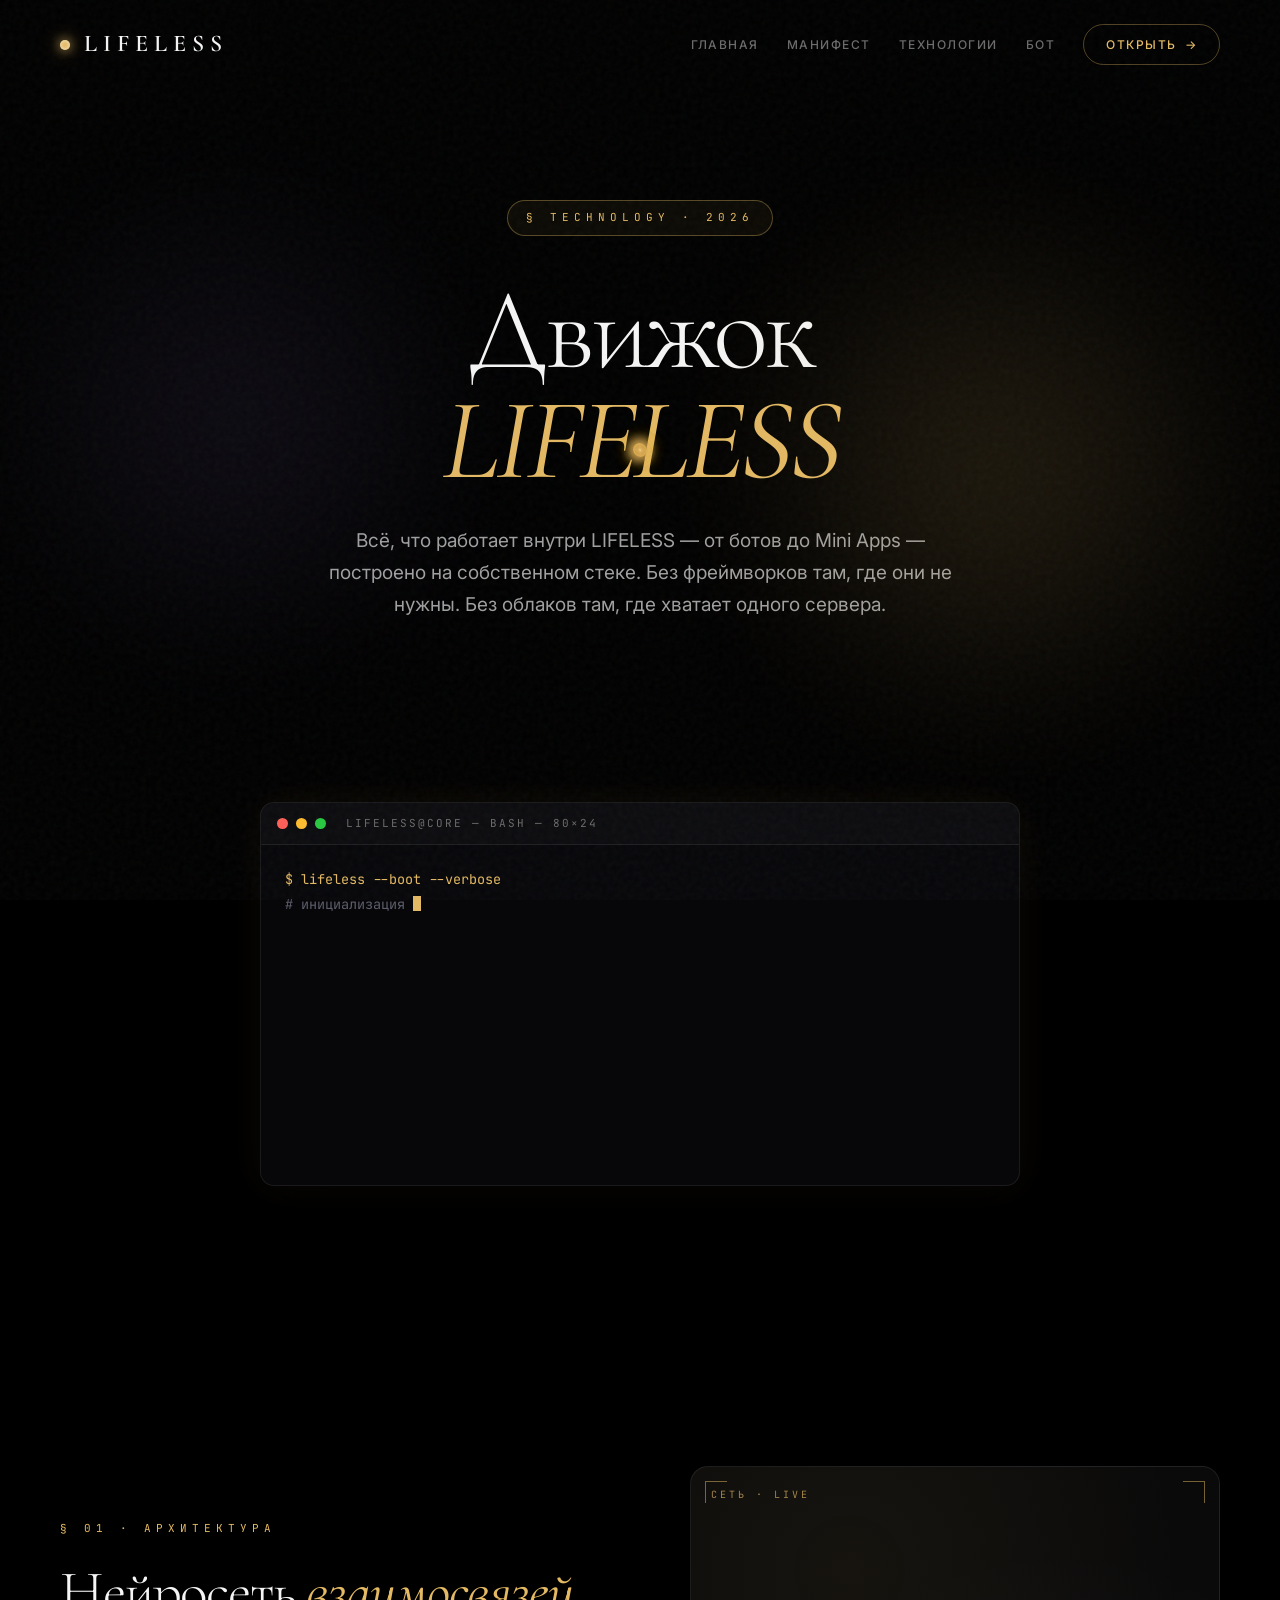
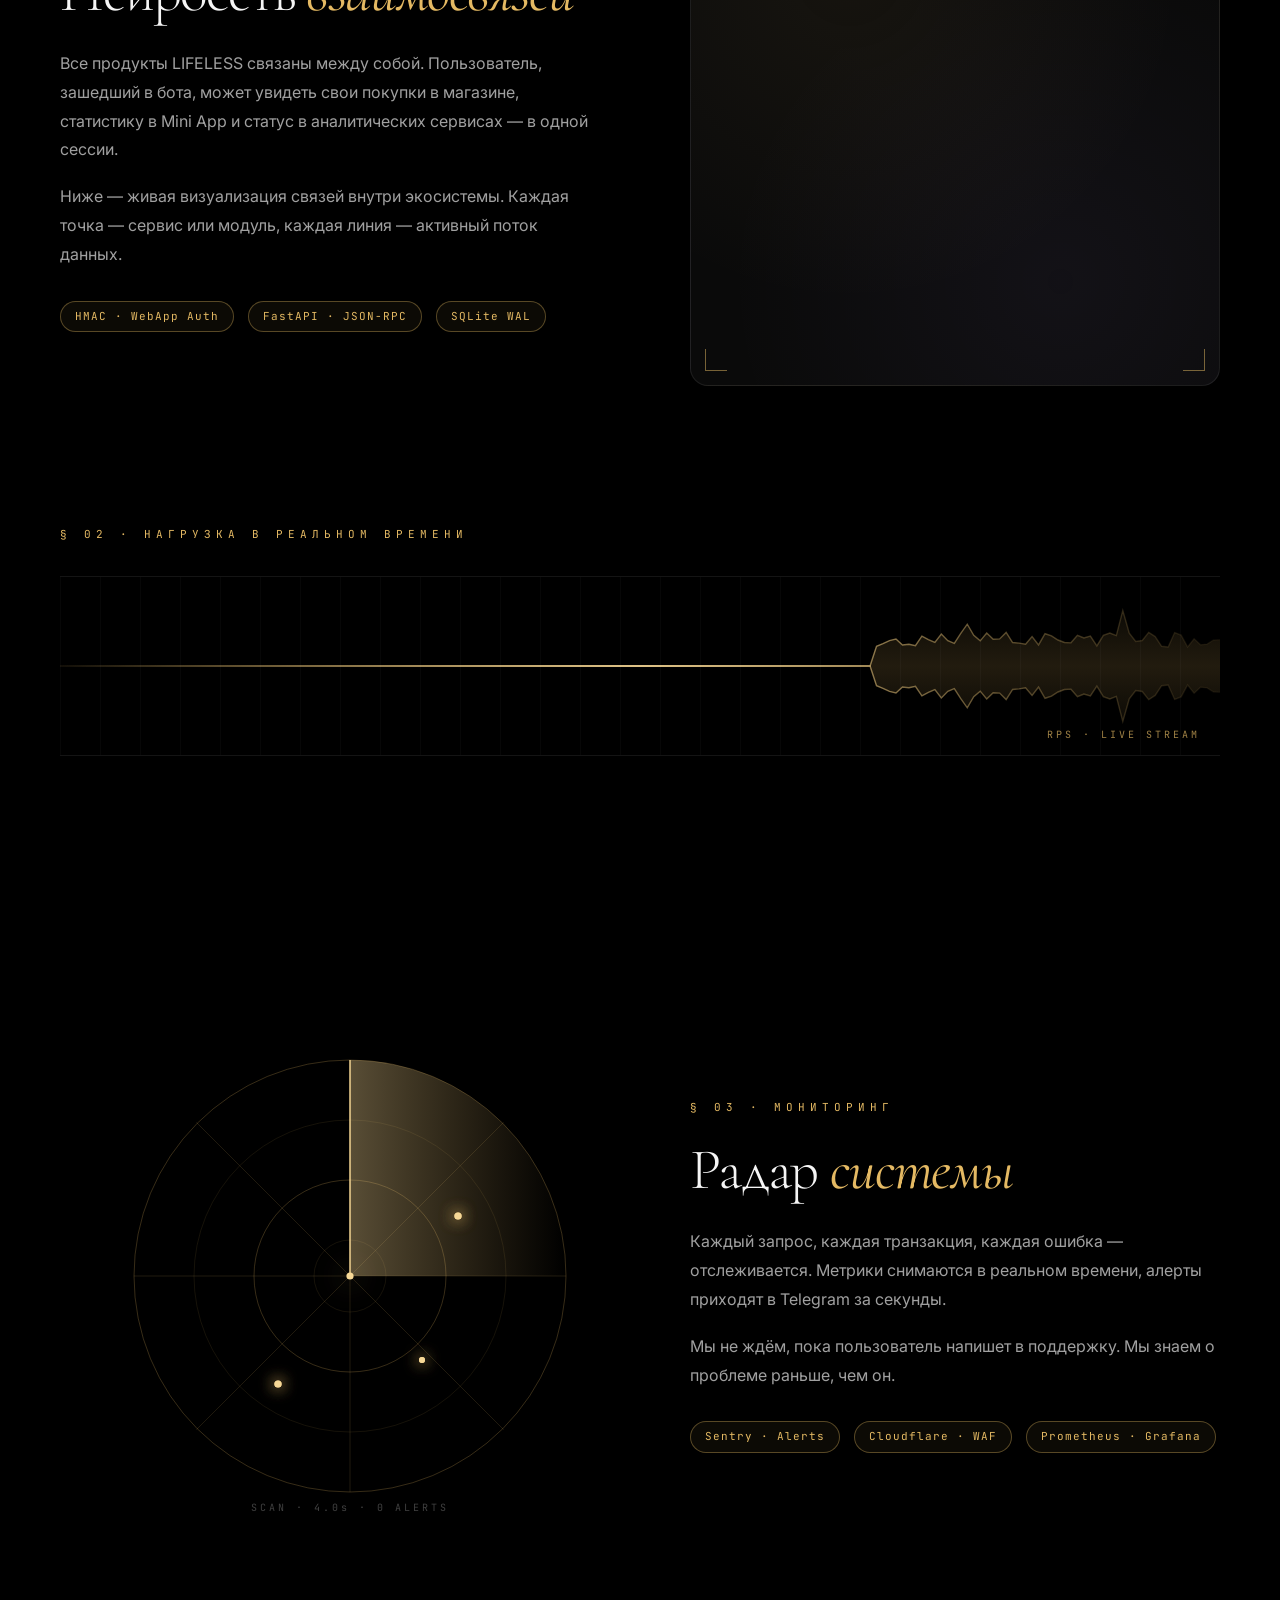
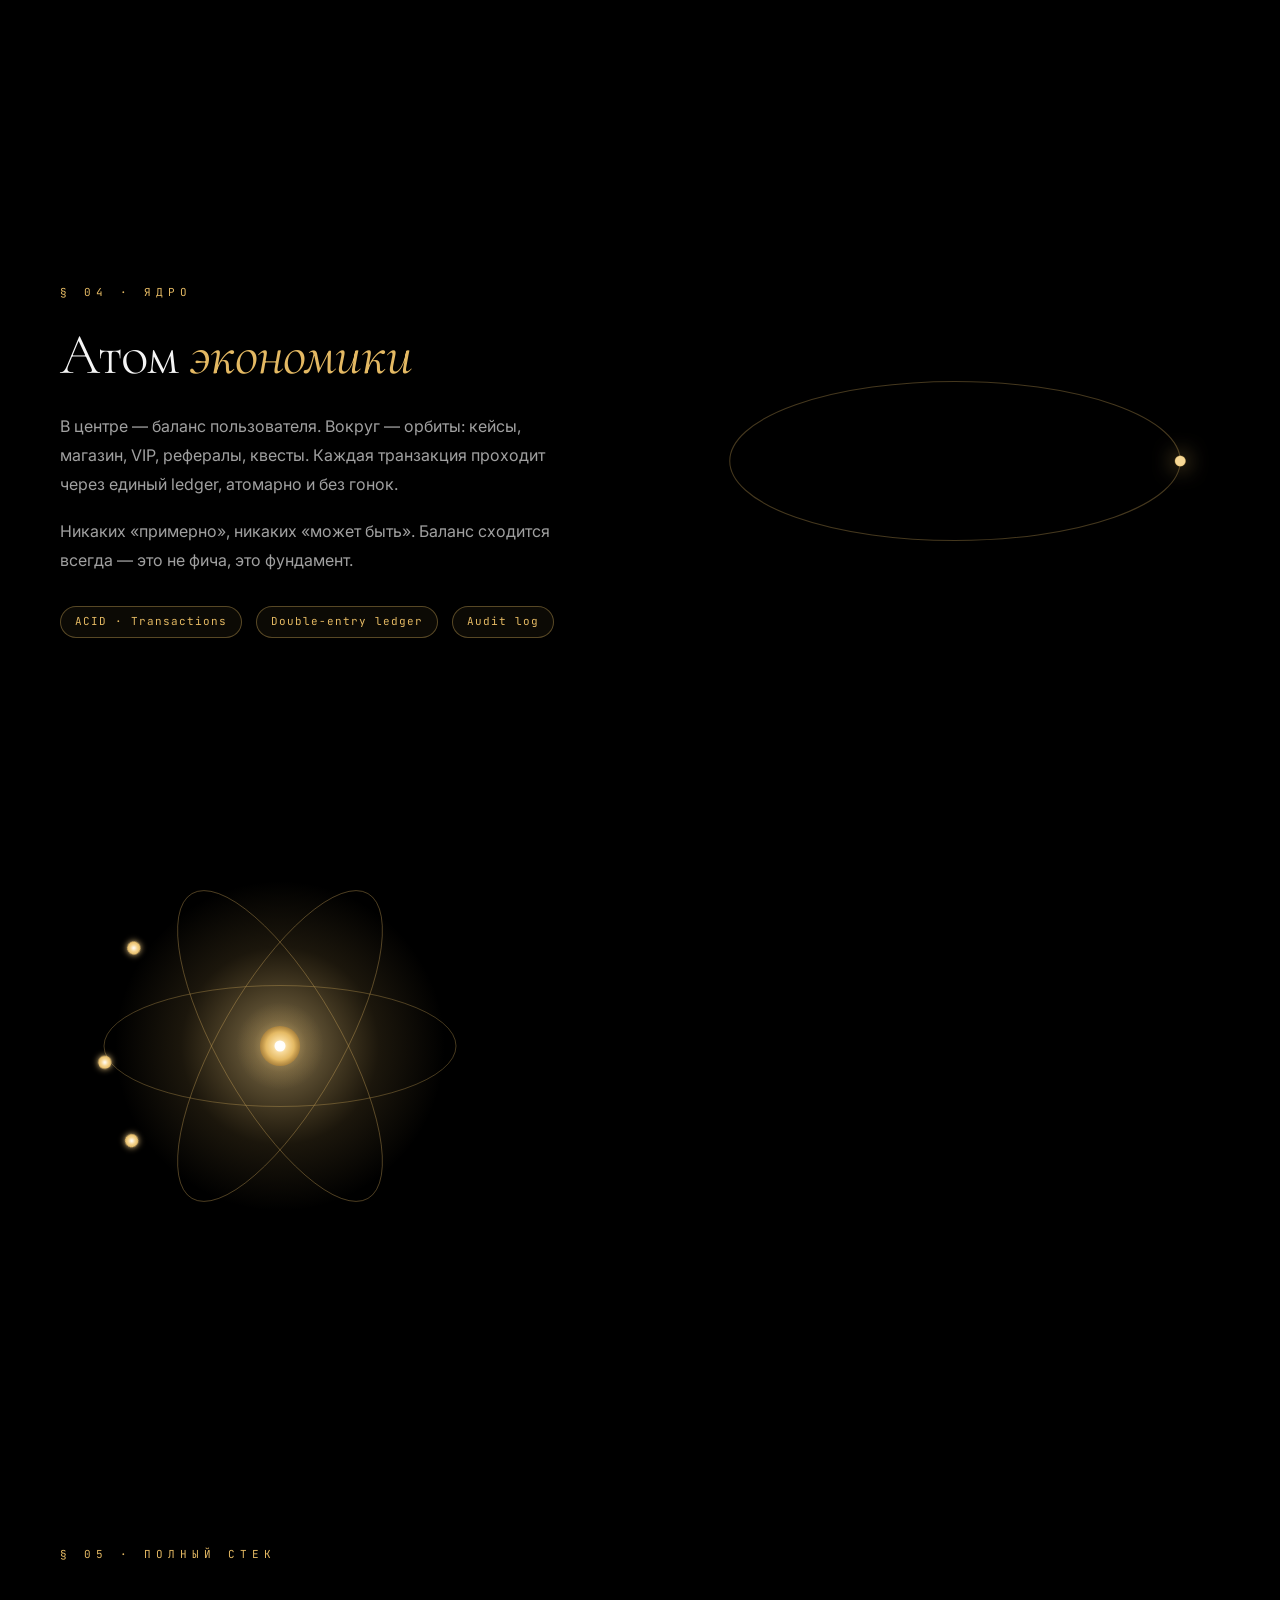
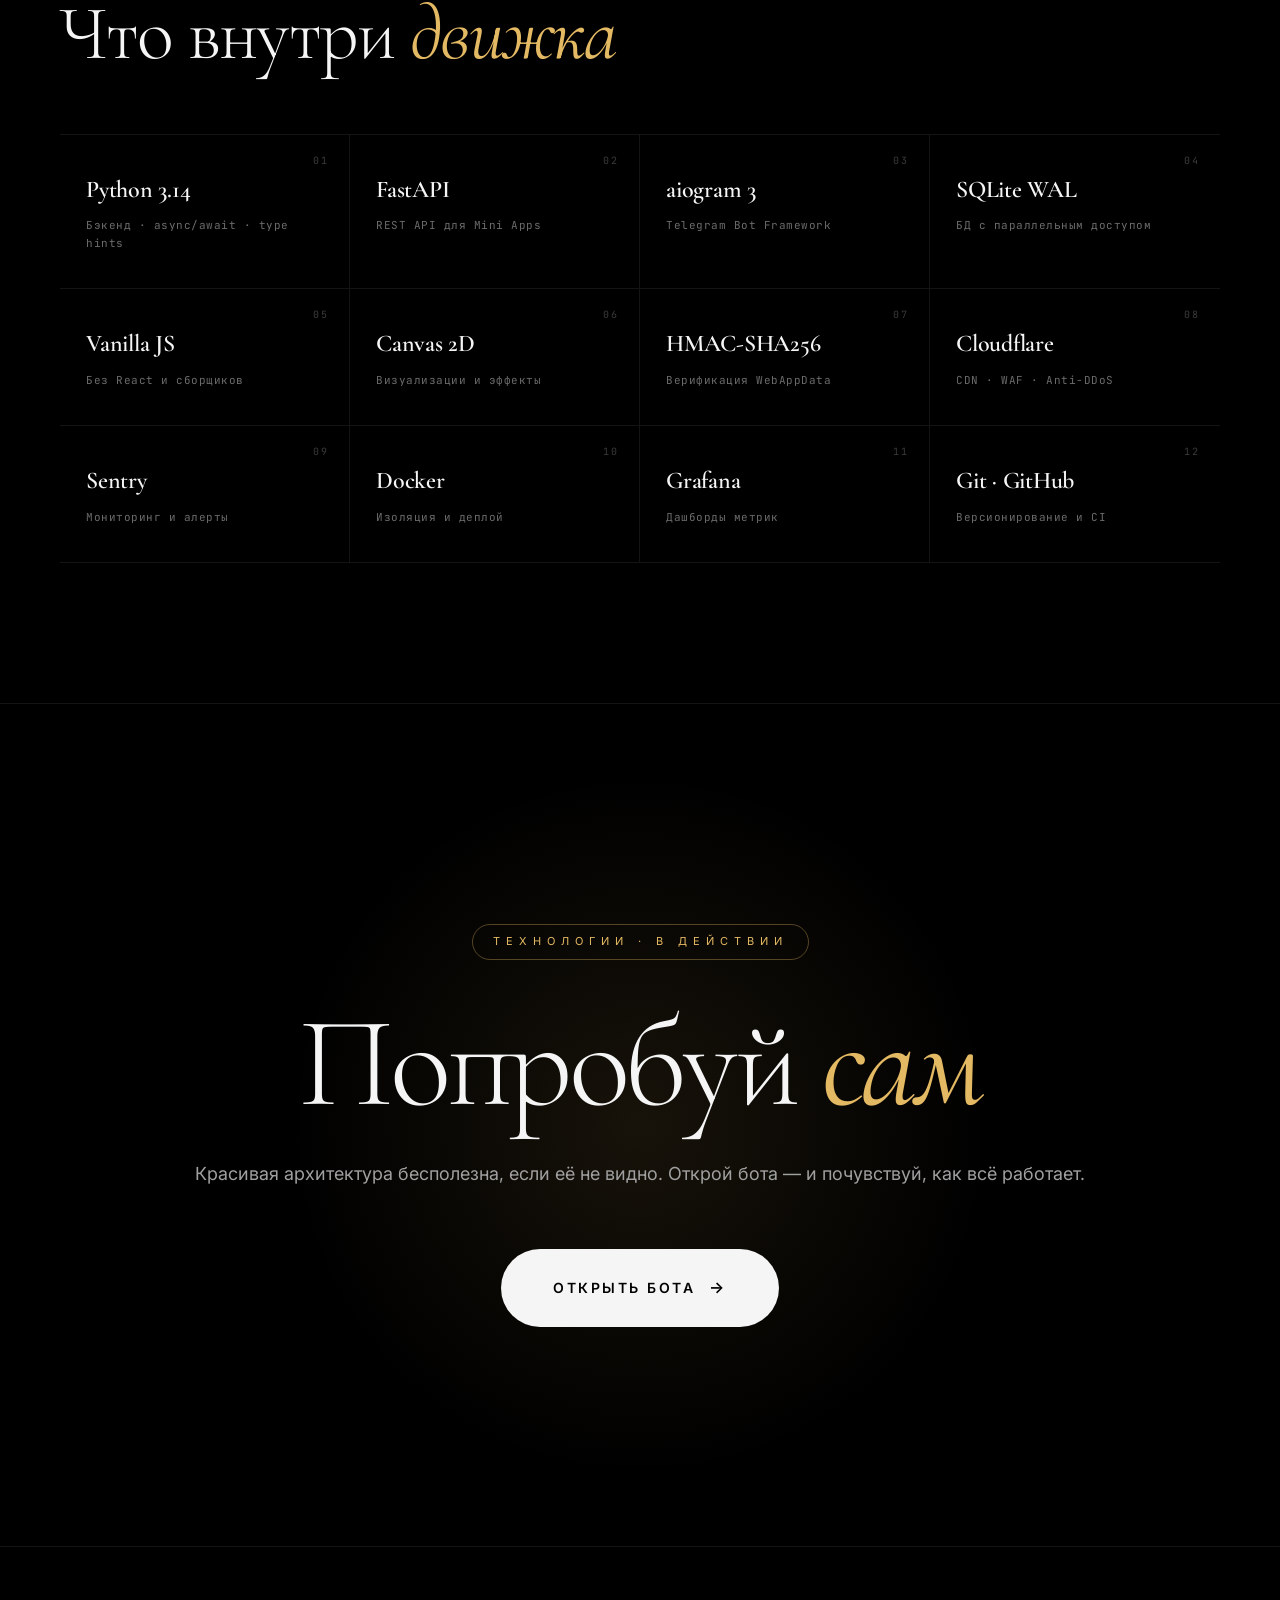
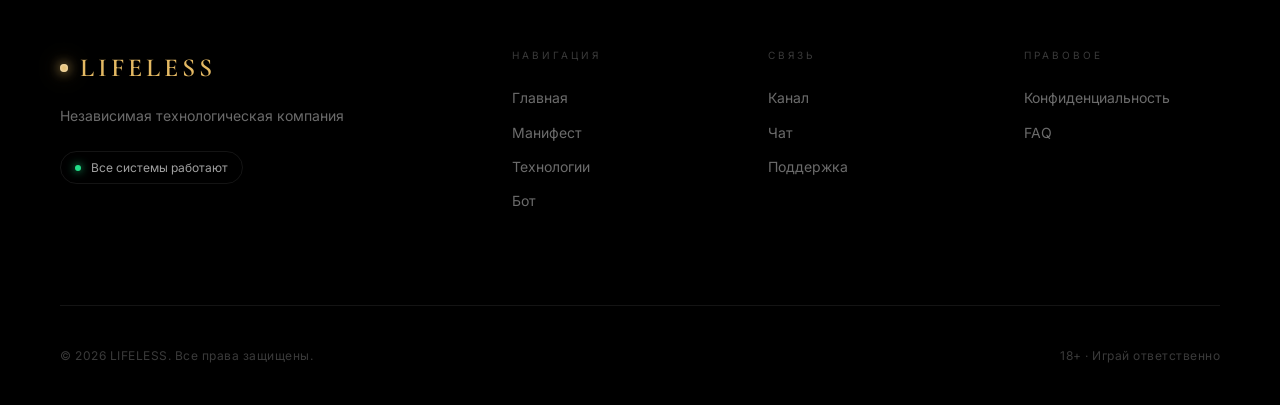
==== commit 0ebe633a: "Add files via upload" ====
--- a/technology.html
+++ b/technology.html
@@ -154,24 +154,88 @@
             <span>Audit log</span>
         </div>
     </div>
-    <div class="atom-stage">
+    
         <svg class="atom-svg" viewBox="0 0 400 400">
             <g class="atom-orbit o1">
                 <ellipse cx="200" cy="200" rx="170" ry="60" fill="none" class="atom-orbit" stroke="rgba(228,185,99,.35)"/>
                 <circle cx="370" cy="200" r="4" class="atom-electron"/>
             </g>
-            <g class="atom-orbit o2">
-                <ellipse cx="200" cy="200" rx="170" ry="60" fill="none" class="atom-orbit" stroke="rgba(228,185,99,.35)" transform="rotate(60 200 200)"/>
-                <circle cx="370" cy="200" r="4" class="atom-electron" transform="rotate(60 200 200)"/>
-            </g>
-            <g class="atom-orbit o3">
-                <ellipse cx="200" cy="200" rx="170" ry="60" fill="none" class="atom-orbit" stroke="rgba(228,185,99,.35)" transform="rotate(120 200 200)"/>
-                <circle cx="370" cy="200" r="4" class="atom-electron" transform="rotate(120 200 200)"/>
-            </g>
-            <circle cx="200" cy="200" r="16" class="atom-nucleus"/>
-            <circle cx="200" cy="200" r="6" fill="#fff" opacity="0.9"/>
-        </svg>
-    </div>
+            <div class="atom-stage">
+    <svg class="atom-svg" viewBox="0 0 400 400">
+        <defs>
+            <radialGradient id="nucleusGrad">
+                <stop offset="0%" stop-color="#ffffff"/>
+                <stop offset="35%" stop-color="#F7D896"/>
+                <stop offset="70%" stop-color="#E4B963"/>
+                <stop offset="100%" stop-color="#B88838" stop-opacity="0.7"/>
+            </radialGradient>
+            <radialGradient id="nucleusHalo">
+                <stop offset="0%" stop-color="#F7D896" stop-opacity="0.55"/>
+                <stop offset="60%" stop-color="#E4B963" stop-opacity="0.12"/>
+                <stop offset="100%" stop-color="#E4B963" stop-opacity="0"/>
+            </radialGradient>
+            <radialGradient id="electronGrad">
+                <stop offset="0%" stop-color="#ffffff"/>
+                <stop offset="50%" stop-color="#F7D896"/>
+                <stop offset="100%" stop-color="#E4B963"/>
+            </radialGradient>
+            <filter id="electronGlow" x="-100%" y="-100%" width="300%" height="300%">
+                <feGaussianBlur stdDeviation="3" result="b"/>
+                <feMerge>
+                    <feMergeNode in="b"/>
+                    <feMergeNode in="SourceGraphic"/>
+                </feMerge>
+            </filter>
+        </defs>
+
+        <!-- Halo -->
+        <circle cx="200" cy="200" r="150" fill="url(#nucleusHalo)"/>
+
+        <!-- Орбита 1 — 0° -->
+        <ellipse cx="200" cy="200" rx="160" ry="55"
+                 fill="none" stroke="rgba(228,185,99,0.35)" stroke-width="0.8"/>
+        <g>
+            <circle r="6" fill="url(#electronGrad)" filter="url(#electronGlow)" cx="360" cy="200"/>
+            <animateTransform attributeName="transform" type="rotate"
+                              from="0 200 200" to="360 200 200"
+                              dur="7s" repeatCount="indefinite"/>
+        </g>
+
+        <!-- Орбита 2 — 60° -->
+        <ellipse cx="200" cy="200" rx="160" ry="55"
+                 fill="none" stroke="rgba(228,185,99,0.35)" stroke-width="0.8"
+                 transform="rotate(60 200 200)"/>
+        <g>
+            <circle r="6" fill="url(#electronGrad)" filter="url(#electronGlow)" cx="360" cy="200"/>
+            <animateTransform attributeName="transform" type="rotate"
+                              from="60 200 200" to="420 200 200"
+                              dur="9s" repeatCount="indefinite"/>
+        </g>
+
+        <!-- Орбита 3 — 120° -->
+        <ellipse cx="200" cy="200" rx="160" ry="55"
+                 fill="none" stroke="rgba(228,185,99,0.35)" stroke-width="0.8"
+                 transform="rotate(120 200 200)"/>
+        <g>
+            <circle r="6" fill="url(#electronGrad)" filter="url(#electronGlow)" cx="360" cy="200"/>
+            <animateTransform attributeName="transform" type="rotate"
+                              from="120 200 200" to="480 200 200"
+                              dur="11s" repeatCount="indefinite"/>
+        </g>
+
+        <!-- Ядро -->
+        <circle cx="200" cy="200" r="40" fill="url(#nucleusHalo)"/>
+        <circle cx="200" cy="200" r="18" fill="url(#nucleusGrad)">
+            <animate attributeName="r" values="18;21;18" dur="3s" repeatCount="indefinite"/>
+        </circle>
+        <circle cx="200" cy="200" r="5" fill="#ffffff" opacity="0.95"/>
+
+        <!-- Дополнительное ядро-ядро для глубины -->
+        <circle cx="200" cy="200" r="3" fill="#ffffff">
+            <animate attributeName="opacity" values="0.5;1;0.5" dur="2s" repeatCount="indefinite"/>
+        </circle>
+    </svg>
+</div>
 </section>
 
 <!-- STACK GRID -->
--- a/style.css
+++ b/style.css
@@ -2693,4 +2693,228 @@
 @media(max-width:500px){
     .tech-stack-grid{grid-template-columns:1fr}
     .tech-stack-cell{border-right:none}
+}
+
+
+/* ============================================================
+   NEXUS — Obsidian-style graph navigation
+   ============================================================ */
+.nexus-wrap {
+    max-width: 1400px;
+    margin: 0 auto;
+    padding: 140px 60px;
+    position: relative;
+}
+
+.nexus {
+    position: relative;
+    width: 100%;
+    aspect-ratio: 1000 / 600;
+    max-width: 1200px;
+    margin: 0 auto;
+    border-radius: 24px;
+    background:
+        radial-gradient(circle at 50% 50%, rgba(228,185,99,0.06), transparent 55%),
+        radial-gradient(circle at 20% 20%, rgba(179,152,255,0.04), transparent 50%),
+        var(--bg-2);
+    border: 1px solid var(--border);
+    overflow: hidden;
+    isolation: isolate;
+}
+
+.nexus::before {
+    content: '';
+    position: absolute;
+    inset: 0;
+    background-image:
+        linear-gradient(rgba(228,185,99,0.025) 1px, transparent 1px),
+        linear-gradient(90deg, rgba(228,185,99,0.025) 1px, transparent 1px);
+    background-size: 40px 40px;
+    pointer-events: none;
+    mask-image: radial-gradient(circle at 50% 50%, black 30%, transparent 80%);
+    -webkit-mask-image: radial-gradient(circle at 50% 50%, black 30%, transparent 80%);
+}
+
+.nexus::after {
+    content: '';
+    position: absolute;
+    inset: 0;
+    background: radial-gradient(circle at 50% 50%, transparent 40%, rgba(0,0,0,0.5) 100%);
+    pointer-events: none;
+}
+
+.nexus-svg {
+    position: absolute;
+    inset: 0;
+    width: 100%;
+    height: 100%;
+    pointer-events: none;
+    z-index: 1;
+}
+
+.nexus-edges line {
+    stroke: rgba(228,185,99,0.12);
+    stroke-width: 1;
+    transition: stroke 0.4s var(--ease), stroke-width 0.4s var(--ease), opacity 0.4s;
+    vector-effect: non-scaling-stroke;
+}
+
+.nexus-edges line.hub-edge {
+    stroke: rgba(228,185,99,0.22);
+}
+
+.nexus-edges line.active {
+    stroke: var(--gold-hi);
+    stroke-width: 1.6;
+    filter: drop-shadow(0 0 6px rgba(247,216,150,0.9));
+}
+
+.nexus-node {
+    position: absolute;
+    transform: translate(-50%, -50%);
+    display: flex;
+    flex-direction: column;
+    align-items: center;
+    gap: 14px;
+    color: var(--text);
+    text-decoration: none;
+    transition: opacity 0.45s var(--ease);
+    cursor: pointer;
+    z-index: 3;
+    padding: 12px;
+}
+
+.nexus-dot {
+    width: 14px;
+    height: 14px;
+    border-radius: 50%;
+    background: radial-gradient(circle at 35% 30%, #fff, var(--gold-hi) 40%, var(--gold));
+    box-shadow:
+        0 0 12px var(--gold),
+        0 0 24px rgba(228,185,99,0.5),
+        inset 0 -1px 3px rgba(0,0,0,0.35);
+    transition: all 0.4s var(--ease);
+    flex-shrink: 0;
+}
+
+.nexus-node:hover .nexus-dot,
+.nexus-node.active .nexus-dot {
+    width: 24px;
+    height: 24px;
+    box-shadow:
+        0 0 22px var(--gold),
+        0 0 44px rgba(228,185,99,0.85),
+        0 0 70px rgba(228,185,99,0.4),
+        inset 0 -1px 3px rgba(0,0,0,0.35);
+}
+
+.nexus-label {
+    font-family: 'JetBrains Mono', monospace;
+    font-size: 10px;
+    letter-spacing: 2px;
+    text-transform: uppercase;
+    color: var(--text-2);
+    text-align: center;
+    white-space: nowrap;
+    padding: 5px 12px;
+    border-radius: 100px;
+    background: rgba(0,0,0,0.65);
+    backdrop-filter: blur(8px);
+    -webkit-backdrop-filter: blur(8px);
+    border: 1px solid transparent;
+    transition: all 0.3s var(--ease);
+}
+
+.nexus-node:hover .nexus-label,
+.nexus-node.active .nexus-label {
+    color: var(--gold);
+    border-color: var(--border-gold);
+    background: rgba(10, 10, 12, 0.92);
+    transform: translateY(2px);
+}
+
+/* Центральный узел LIFELESS */
+.nexus-node.hub .nexus-dot {
+    width: 26px;
+    height: 26px;
+    background: radial-gradient(circle at 35% 30%, #fff, var(--gold-hi) 30%, var(--gold) 70%, var(--gold-lo));
+    box-shadow:
+        0 0 26px var(--gold),
+        0 0 52px rgba(228,185,99,0.65),
+        0 0 90px rgba(228,185,99,0.35),
+        inset 0 -1px 4px rgba(0,0,0,0.4);
+    animation: hubPulse 3s ease-in-out infinite;
+}
+
+.nexus-node.hub .nexus-label {
+    font-family: 'Cormorant Garamond', serif;
+    font-size: 20px;
+    font-weight: 500;
+    letter-spacing: 6px;
+    color: var(--gold);
+    text-transform: uppercase;
+    background: transparent;
+    border: none;
+    padding: 0;
+    backdrop-filter: none;
+    margin-top: 4px;
+}
+
+.nexus-node.hub:hover .nexus-label,
+.nexus-node.hub.active .nexus-label {
+    color: var(--gold-hi);
+    background: transparent;
+    border-color: transparent;
+    transform: none;
+}
+
+@keyframes hubPulse {
+    0%, 100% {
+        box-shadow:
+            0 0 26px var(--gold),
+            0 0 52px rgba(228,185,99,0.65),
+            0 0 90px rgba(228,185,99,0.35),
+            inset 0 -1px 4px rgba(0,0,0,0.4);
+    }
+    50% {
+        box-shadow:
+            0 0 36px var(--gold),
+            0 0 72px rgba(228,185,99,0.95),
+            0 0 120px rgba(228,185,99,0.5),
+            inset 0 -1px 4px rgba(0,0,0,0.4);
+    }
+}
+
+/* Затемнение при наведении */
+.nexus.dimmed .nexus-node {
+    opacity: 0.18;
+}
+
+.nexus.dimmed .nexus-node.active,
+.nexus.dimmed .nexus-node.connected {
+    opacity: 1;
+}
+
+.nexus.dimmed .nexus-edges line {
+    opacity: 0.15;
+}
+
+.nexus.dimmed .nexus-edges line.active {
+    opacity: 1;
+}
+
+/* Респонсив */
+@media (max-width: 900px) {
+    .nexus-wrap { padding: 90px 24px; }
+    .nexus { aspect-ratio: 1 / 1; }
+    .nexus-node .nexus-label { font-size: 9px; letter-spacing: 1.5px; padding: 4px 9px; }
+    .nexus-node.hub .nexus-label { font-size: 15px; letter-spacing: 4px; }
+    .nexus-dot { width: 11px; height: 11px; }
+    .nexus-node.hub .nexus-dot { width: 20px; height: 20px; }
+}
+
+@media (max-width: 500px) {
+    .nexus-node .nexus-label { font-size: 8px; letter-spacing: 1px; padding: 3px 7px; }
+    .nexus-node.hub .nexus-label { font-size: 13px; letter-spacing: 3px; }
+    .nexus-node { gap: 8px; }
 }
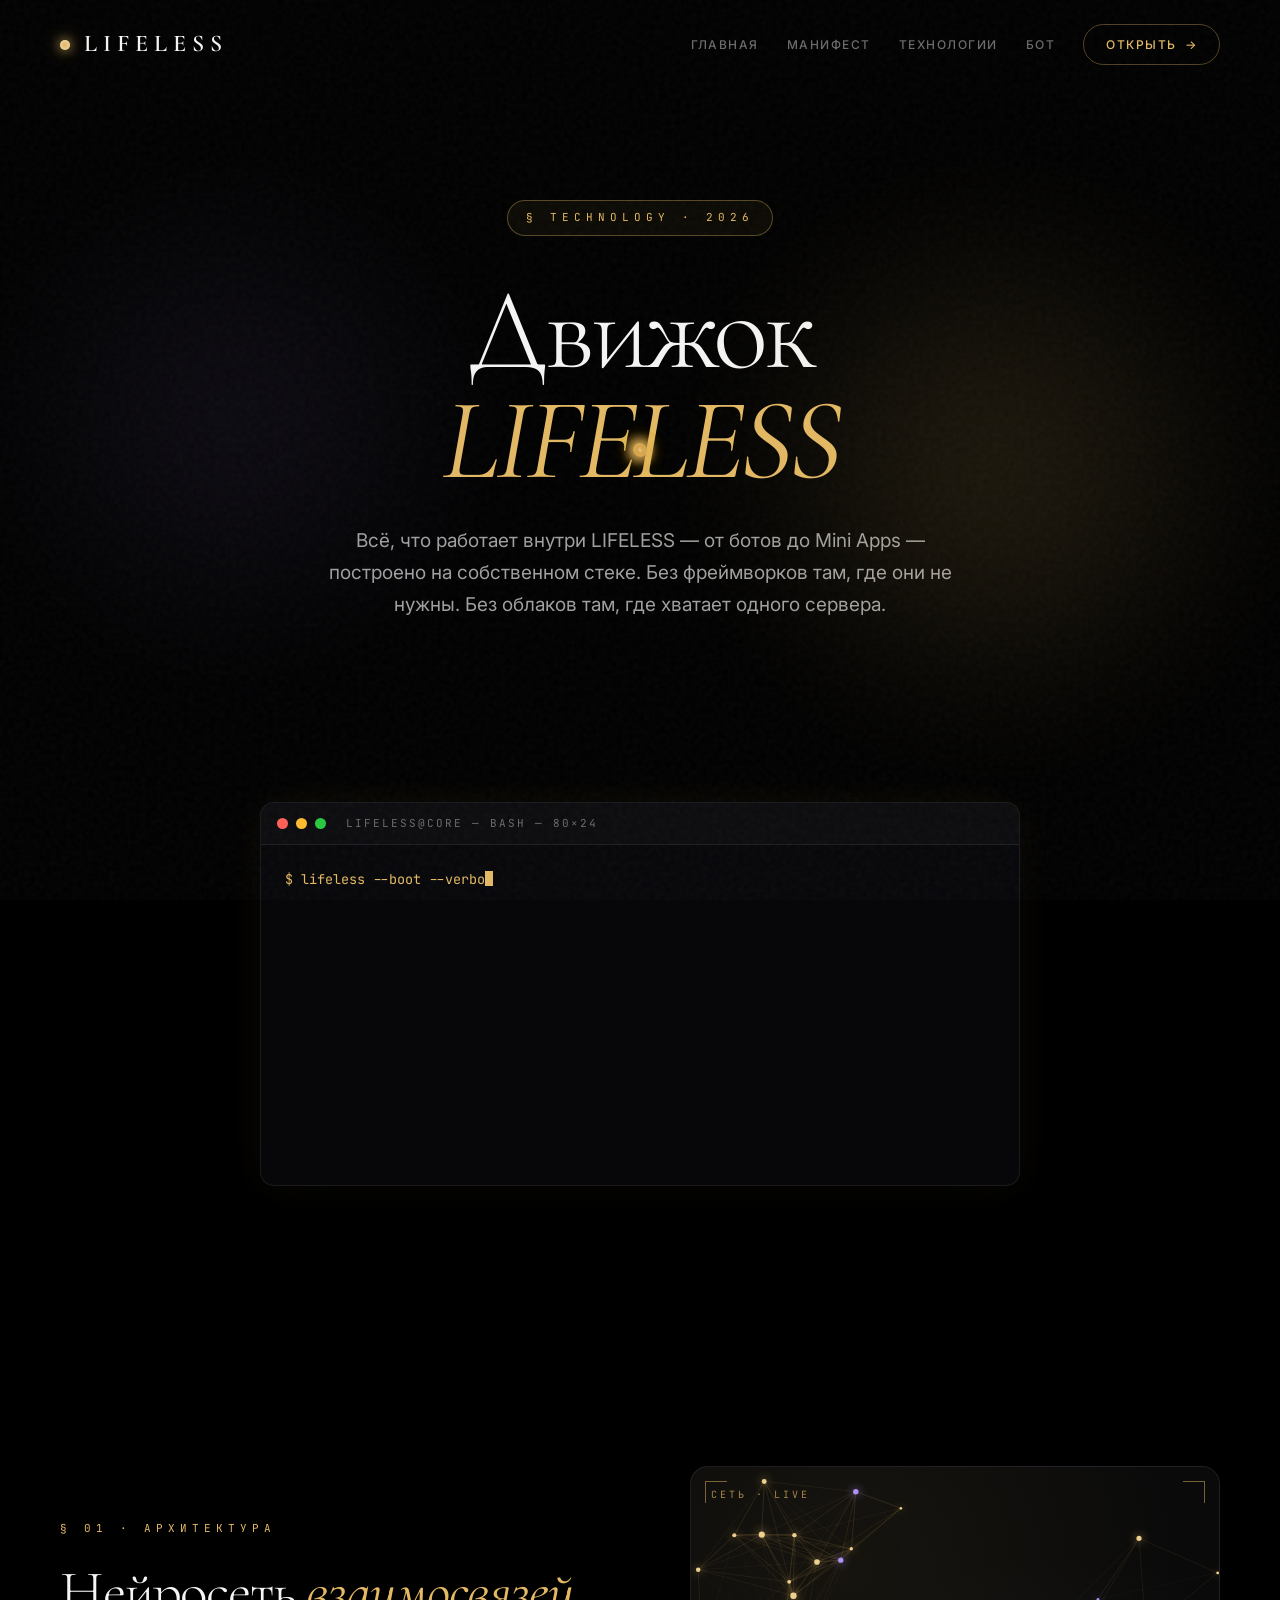
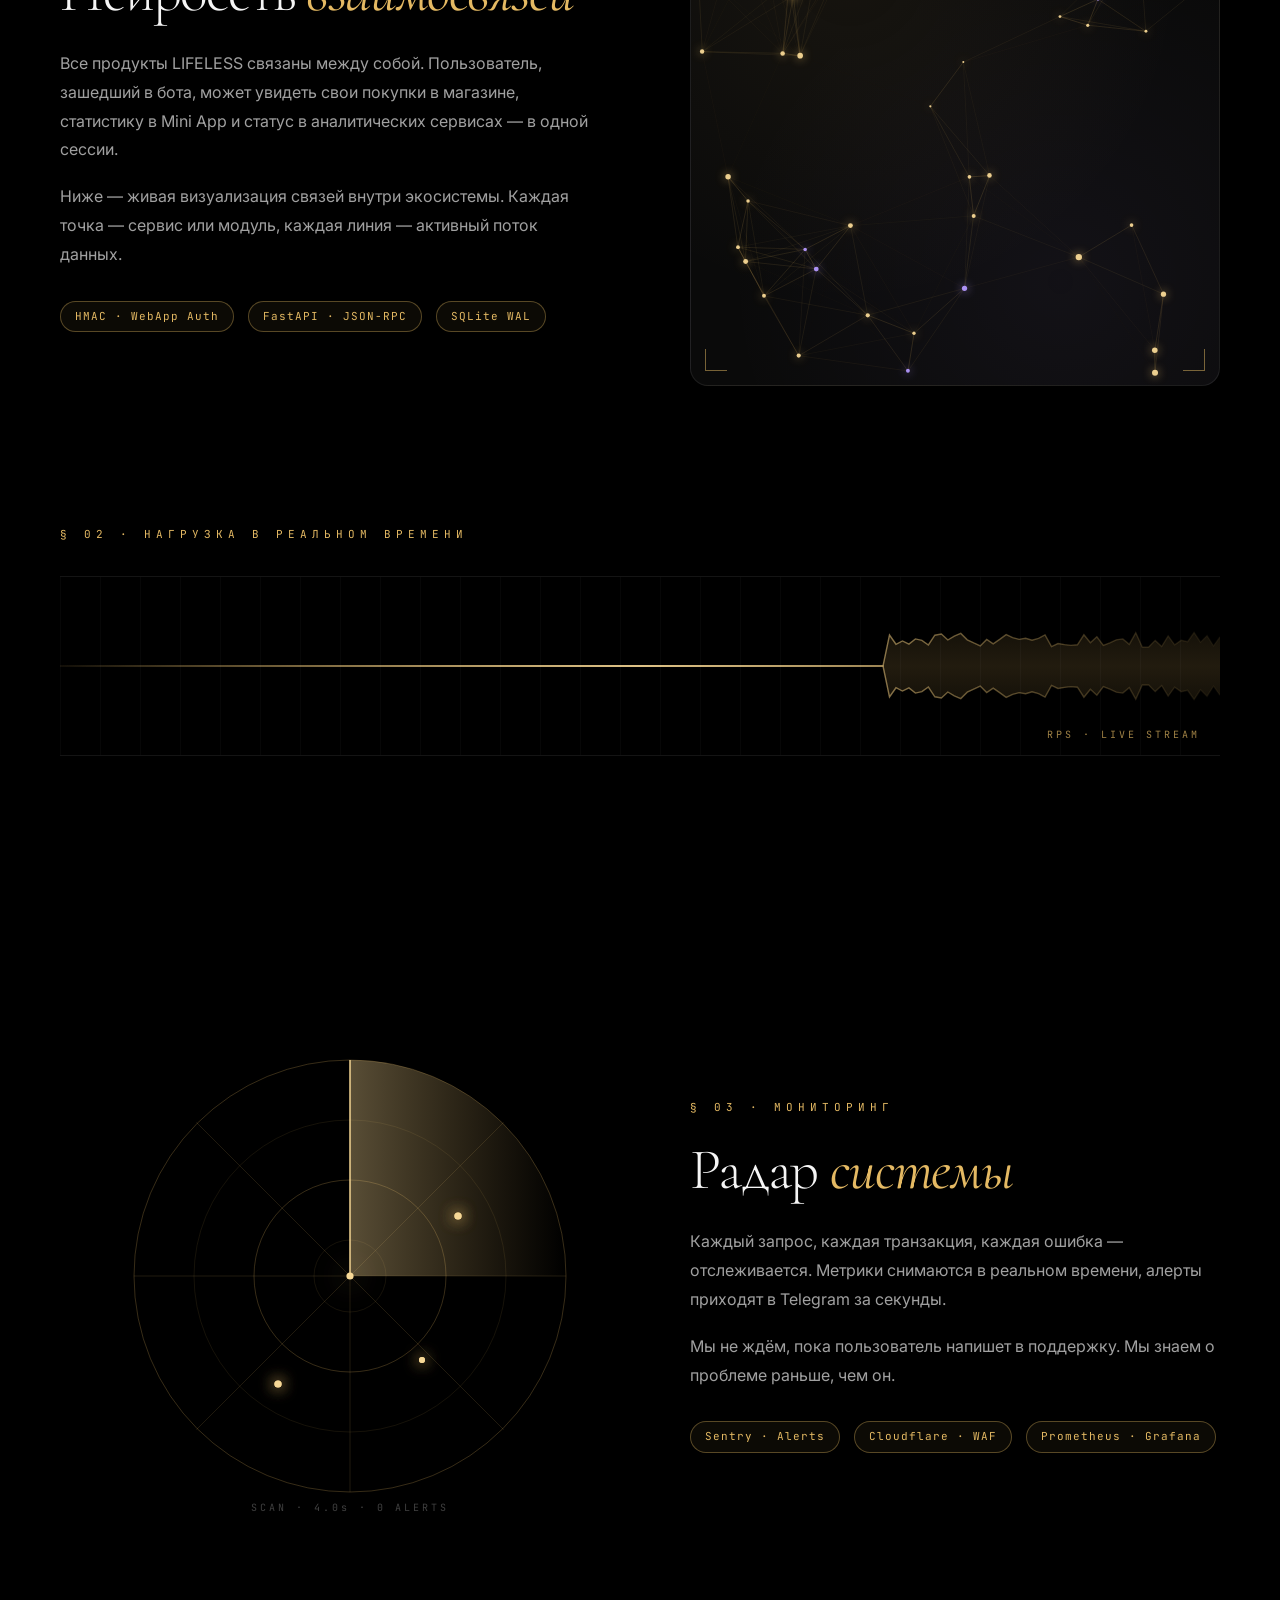
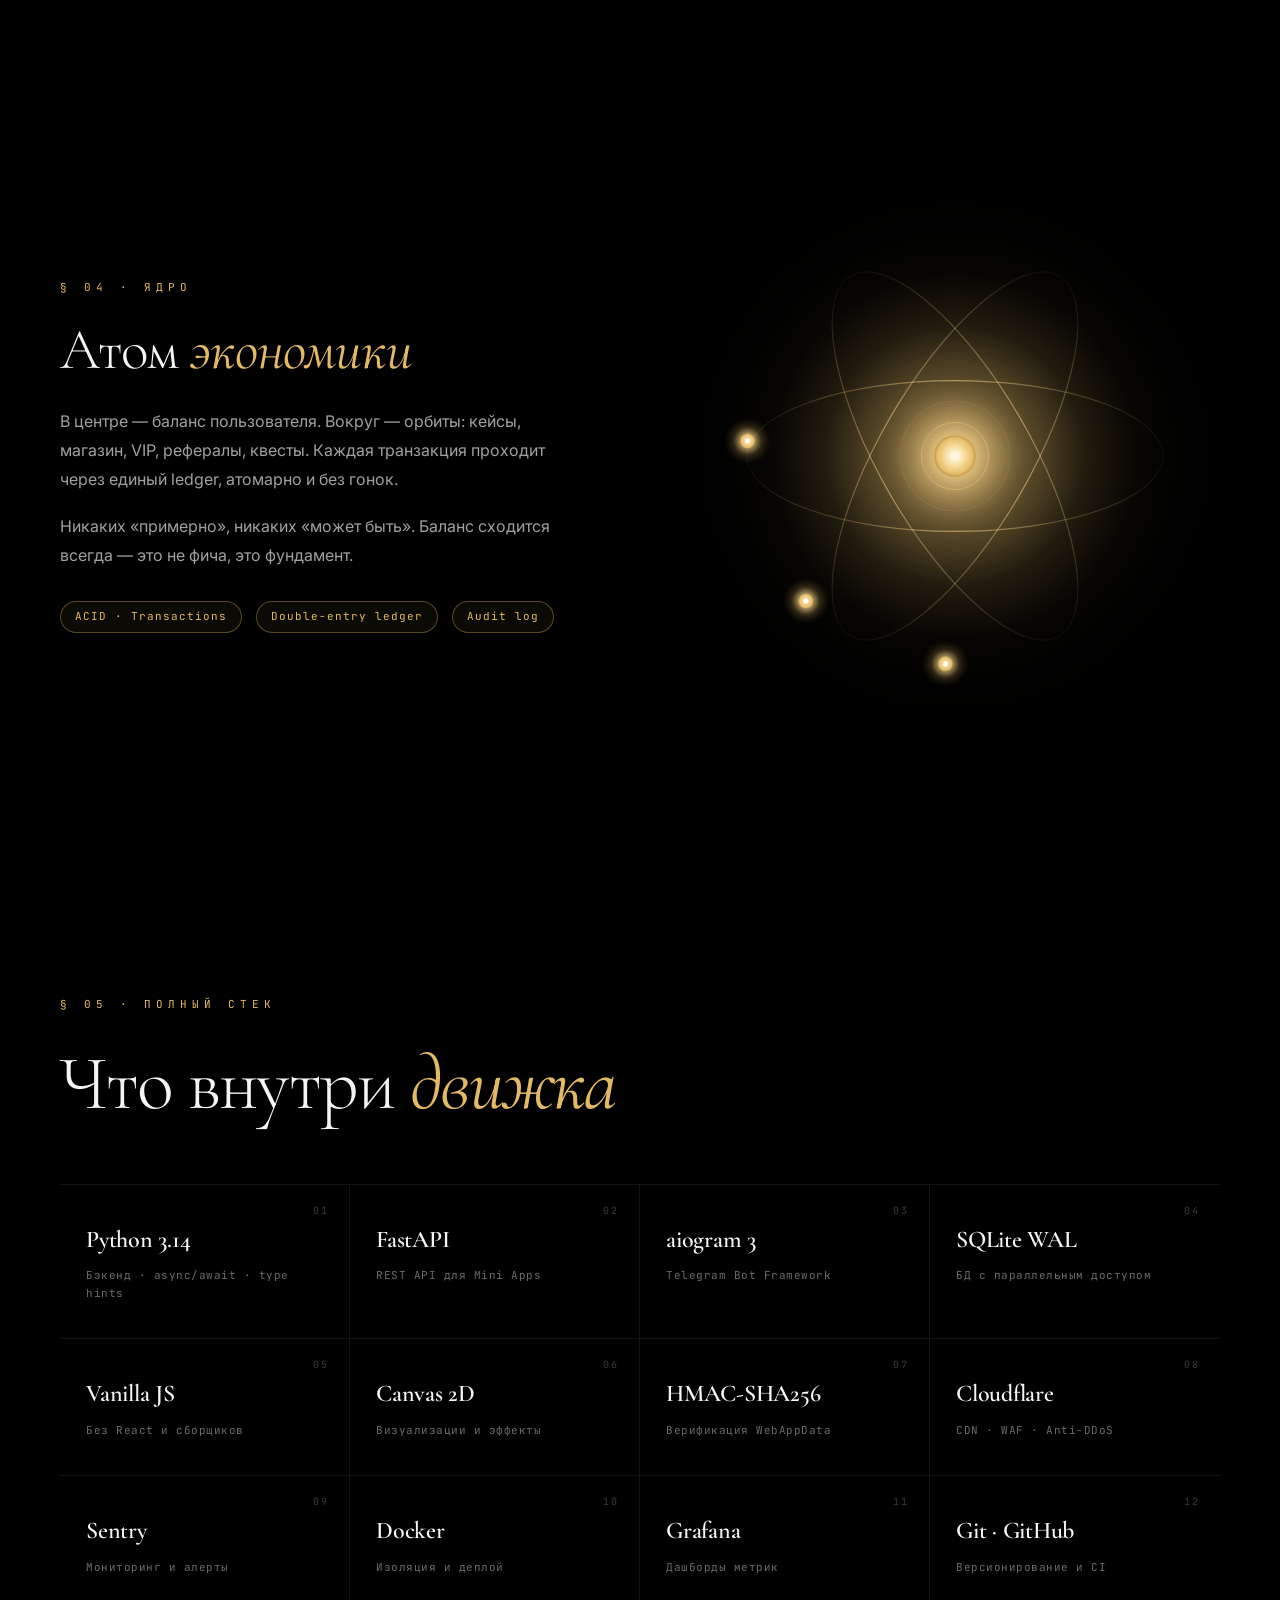
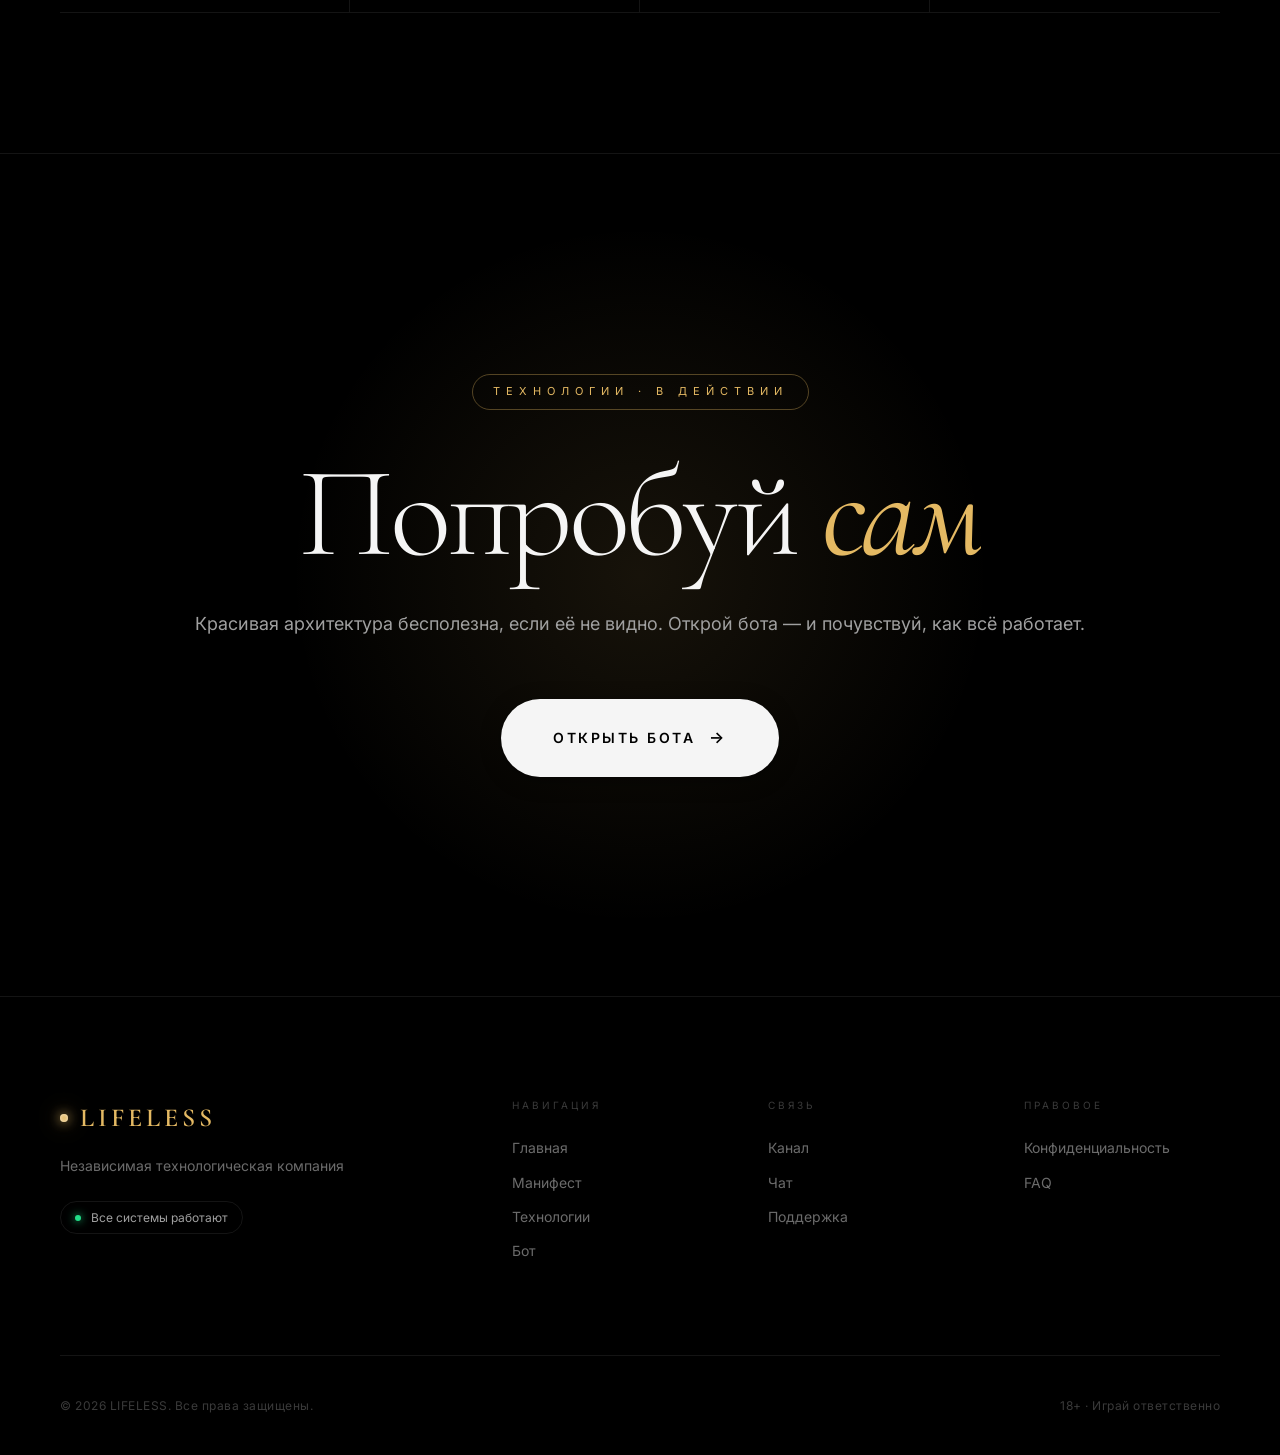
==== commit ffbd0086: "Add files via upload" ====
--- a/technology.html
+++ b/technology.html
@@ -43,13 +43,13 @@
 <section class="tech-hero">
     <div class="hero-glow"></div>
     <div class="hero-glow-2"></div>
-    <div class="manifest-kicker" style="border:1px solid var(--border-gold);padding:8px 18px;border-radius:100px;background:rgba(228,185,99,.05)">§ TECHNOLOGY · 2026</div>
+    <div class="manifest-kicker tech-hero-badge">§ TECHNOLOGY · 2026</div>
     <h1>Движок<br><em>LIFELESS</em></h1>
     <p>Всё, что работает внутри LIFELESS — от ботов до Mini Apps — построено на собственном стеке. Без фреймворков там, где они не нужны. Без облаков там, где хватает одного сервера.</p>
 </section>
 
-<!-- TERMINAL HERO -->
-<section style="padding:0 60px 140px;max-width:1400px;margin:0 auto">
+<!-- TERMINAL -->
+<section class="tech-terminal-section">
     <div class="terminal">
         <div class="terminal-bar">
             <span class="terminal-dot tdot-r"></span>
@@ -61,7 +61,7 @@
     </div>
 </section>
 
-<!-- NEURAL WEB SPLIT -->
+<!-- NEURAL WEB -->
 <section class="tech-split">
     <div class="tech-split-text">
         <div class="manifest-kicker">§ 01 · АРХИТЕКТУРА</div>
@@ -85,8 +85,8 @@
 </section>
 
 <!-- WAVEFORM -->
-<section style="max-width:1400px;margin:0 auto;padding:0 60px 140px">
-    <div class="manifest-kicker" style="margin-bottom:32px">§ 02 · НАГРУЗКА В РЕАЛЬНОМ ВРЕМЕНИ</div>
+<section class="tech-wave-section">
+    <div class="manifest-kicker wave-kicker">§ 02 · НАГРУЗКА В РЕАЛЬНОМ ВРЕМЕНИ</div>
     <div class="wave-stage">
         <div class="wave-grid"></div>
         <canvas class="wave-canvas" id="waveCanvas"></canvas>
@@ -94,7 +94,7 @@
     </div>
 </section>
 
-<!-- RADAR SPLIT -->
+<!-- RADAR -->
 <section class="tech-split reverse">
     <div class="tech-split-text">
         <div class="manifest-kicker">§ 03 · МОНИТОРИНГ</div>
@@ -141,7 +141,7 @@
     </div>
 </section>
 
-<!-- ATOM SPLIT -->
+<!-- ATOM -->
 <section class="tech-split">
     <div class="tech-split-text">
         <div class="manifest-kicker">§ 04 · ЯДРО</div>
@@ -154,88 +154,116 @@
             <span>Audit log</span>
         </div>
     </div>
-    
+
+    <div class="atom-stage">
         <svg class="atom-svg" viewBox="0 0 400 400">
-            <g class="atom-orbit o1">
-                <ellipse cx="200" cy="200" rx="170" ry="60" fill="none" class="atom-orbit" stroke="rgba(228,185,99,.35)"/>
-                <circle cx="370" cy="200" r="4" class="atom-electron"/>
-            </g>
-            <div class="atom-stage">
-    <svg class="atom-svg" viewBox="0 0 400 400">
-        <defs>
-            <radialGradient id="nucleusGrad">
-                <stop offset="0%" stop-color="#ffffff"/>
-                <stop offset="35%" stop-color="#F7D896"/>
-                <stop offset="70%" stop-color="#E4B963"/>
-                <stop offset="100%" stop-color="#B88838" stop-opacity="0.7"/>
-            </radialGradient>
-            <radialGradient id="nucleusHalo">
-                <stop offset="0%" stop-color="#F7D896" stop-opacity="0.55"/>
-                <stop offset="60%" stop-color="#E4B963" stop-opacity="0.12"/>
-                <stop offset="100%" stop-color="#E4B963" stop-opacity="0"/>
-            </radialGradient>
-            <radialGradient id="electronGrad">
-                <stop offset="0%" stop-color="#ffffff"/>
-                <stop offset="50%" stop-color="#F7D896"/>
-                <stop offset="100%" stop-color="#E4B963"/>
-            </radialGradient>
-            <filter id="electronGlow" x="-100%" y="-100%" width="300%" height="300%">
-                <feGaussianBlur stdDeviation="3" result="b"/>
-                <feMerge>
-                    <feMergeNode in="b"/>
-                    <feMergeNode in="SourceGraphic"/>
-                </feMerge>
-            </filter>
-        </defs>
-
-        <!-- Halo -->
-        <circle cx="200" cy="200" r="150" fill="url(#nucleusHalo)"/>
-
-        <!-- Орбита 1 — 0° -->
-        <ellipse cx="200" cy="200" rx="160" ry="55"
-                 fill="none" stroke="rgba(228,185,99,0.35)" stroke-width="0.8"/>
-        <g>
-            <circle r="6" fill="url(#electronGrad)" filter="url(#electronGlow)" cx="360" cy="200"/>
-            <animateTransform attributeName="transform" type="rotate"
-                              from="0 200 200" to="360 200 200"
-                              dur="7s" repeatCount="indefinite"/>
-        </g>
-
-        <!-- Орбита 2 — 60° -->
-        <ellipse cx="200" cy="200" rx="160" ry="55"
-                 fill="none" stroke="rgba(228,185,99,0.35)" stroke-width="0.8"
-                 transform="rotate(60 200 200)"/>
-        <g>
-            <circle r="6" fill="url(#electronGrad)" filter="url(#electronGlow)" cx="360" cy="200"/>
-            <animateTransform attributeName="transform" type="rotate"
-                              from="60 200 200" to="420 200 200"
-                              dur="9s" repeatCount="indefinite"/>
-        </g>
-
-        <!-- Орбита 3 — 120° -->
-        <ellipse cx="200" cy="200" rx="160" ry="55"
-                 fill="none" stroke="rgba(228,185,99,0.35)" stroke-width="0.8"
-                 transform="rotate(120 200 200)"/>
-        <g>
-            <circle r="6" fill="url(#electronGrad)" filter="url(#electronGlow)" cx="360" cy="200"/>
-            <animateTransform attributeName="transform" type="rotate"
-                              from="120 200 200" to="480 200 200"
-                              dur="11s" repeatCount="indefinite"/>
-        </g>
-
-        <!-- Ядро -->
-        <circle cx="200" cy="200" r="40" fill="url(#nucleusHalo)"/>
-        <circle cx="200" cy="200" r="18" fill="url(#nucleusGrad)">
-            <animate attributeName="r" values="18;21;18" dur="3s" repeatCount="indefinite"/>
-        </circle>
-        <circle cx="200" cy="200" r="5" fill="#ffffff" opacity="0.95"/>
-
-        <!-- Дополнительное ядро-ядро для глубины -->
-        <circle cx="200" cy="200" r="3" fill="#ffffff">
-            <animate attributeName="opacity" values="0.5;1;0.5" dur="2s" repeatCount="indefinite"/>
-        </circle>
-    </svg>
-</div>
+            <defs>
+                <radialGradient id="nucleusCore">
+                    <stop offset="0%"  stop-color="#ffffff"/>
+                    <stop offset="25%" stop-color="#FFF4D6"/>
+                    <stop offset="55%" stop-color="#F7D896"/>
+                    <stop offset="85%" stop-color="#E4B963"/>
+                    <stop offset="100%" stop-color="#B88838"/>
+                </radialGradient>
+                <radialGradient id="nucleusHalo">
+                    <stop offset="0%"  stop-color="#F7D896" stop-opacity="0.85"/>
+                    <stop offset="35%" stop-color="#E4B963" stop-opacity="0.35"/>
+                    <stop offset="70%" stop-color="#E4B963" stop-opacity="0.08"/>
+                    <stop offset="100%" stop-color="#E4B963" stop-opacity="0"/>
+                </radialGradient>
+                <radialGradient id="electronBody">
+                    <stop offset="0%"  stop-color="#ffffff"/>
+                    <stop offset="40%" stop-color="#F7D896"/>
+                    <stop offset="100%" stop-color="#E4B963"/>
+                </radialGradient>
+                <radialGradient id="electronHalo">
+                    <stop offset="0%"  stop-color="#F7D896" stop-opacity="0.9"/>
+                    <stop offset="60%" stop-color="#E4B963" stop-opacity="0.15"/>
+                    <stop offset="100%" stop-color="#E4B963" stop-opacity="0"/>
+                </radialGradient>
+                <linearGradient id="orbitFade" x1="0" y1="0" x2="1" y2="0">
+                    <stop offset="0%"   stop-color="#E4B963" stop-opacity="0.05"/>
+                    <stop offset="50%"  stop-color="#F7D896" stop-opacity="0.55"/>
+                    <stop offset="100%" stop-color="#E4B963" stop-opacity="0.05"/>
+                </linearGradient>
+                <filter id="softGlow" x="-100%" y="-100%" width="300%" height="300%">
+                    <feGaussianBlur stdDeviation="4" result="b"/>
+                    <feMerge>
+                        <feMergeNode in="b"/>
+                        <feMergeNode in="SourceGraphic"/>
+                    </feMerge>
+                </filter>
+                <filter id="coreGlow" x="-200%" y="-200%" width="500%" height="500%">
+                    <feGaussianBlur stdDeviation="8" result="b1"/>
+                    <feGaussianBlur stdDeviation="18" result="b2"/>
+                    <feMerge>
+                        <feMergeNode in="b2"/>
+                        <feMergeNode in="b1"/>
+                        <feMergeNode in="SourceGraphic"/>
+                    </feMerge>
+                </filter>
+            </defs>
+
+            <!-- Halo -->
+            <circle cx="200" cy="200" r="130" fill="url(#nucleusHalo)">
+                <animate attributeName="r" values="120;150;120" dur="6s" repeatCount="indefinite"/>
+                <animate attributeName="opacity" values="0.7;1;0.7" dur="6s" repeatCount="indefinite"/>
+            </circle>
+
+            <!-- ОРБИТА 1 · 0° -->
+            <g>
+                <ellipse cx="200" cy="200" rx="160" ry="58" fill="none" stroke="url(#orbitFade)" stroke-width="0.9"/>
+                <g>
+                    <circle cx="360" cy="200" r="18" fill="url(#electronHalo)"/>
+                    <circle cx="360" cy="200" r="5.5" fill="url(#electronBody)" filter="url(#softGlow)"/>
+                    <circle cx="360" cy="200" r="2" fill="#ffffff"/>
+                    <animateTransform attributeName="transform" type="rotate" from="0 200 200" to="360 200 200" dur="9s" repeatCount="indefinite"/>
+                </g>
+            </g>
+
+            <!-- ОРБИТА 2 · 60° -->
+            <g transform="rotate(60 200 200)">
+                <ellipse cx="200" cy="200" rx="160" ry="58" fill="none" stroke="url(#orbitFade)" stroke-width="0.9"/>
+                <g>
+                    <circle cx="360" cy="200" r="18" fill="url(#electronHalo)"/>
+                    <circle cx="360" cy="200" r="5.5" fill="url(#electronBody)" filter="url(#softGlow)"/>
+                    <circle cx="360" cy="200" r="2" fill="#ffffff"/>
+                    <animateTransform attributeName="transform" type="rotate" from="0 200 200" to="360 200 200" dur="11s" repeatCount="indefinite"/>
+                </g>
+            </g>
+
+            <!-- ОРБИТА 3 · 120° -->
+            <g transform="rotate(120 200 200)">
+                <ellipse cx="200" cy="200" rx="160" ry="58" fill="none" stroke="url(#orbitFade)" stroke-width="0.9"/>
+                <g>
+                    <circle cx="360" cy="200" r="18" fill="url(#electronHalo)"/>
+                    <circle cx="360" cy="200" r="5.5" fill="url(#electronBody)" filter="url(#softGlow)"/>
+                    <circle cx="360" cy="200" r="2" fill="#ffffff"/>
+                    <animateTransform attributeName="transform" type="rotate" from="0 200 200" to="360 200 200" dur="13s" repeatCount="indefinite"/>
+                </g>
+            </g>
+
+            <!-- ЯДРО -->
+            <circle cx="200" cy="200" r="55" fill="url(#nucleusHalo)" opacity="0.7">
+                <animate attributeName="r" values="50;62;50" dur="4s" repeatCount="indefinite"/>
+            </circle>
+            <circle cx="200" cy="200" r="28" fill="url(#nucleusHalo)" opacity="0.85"/>
+            <circle cx="200" cy="200" r="15" fill="url(#nucleusCore)" filter="url(#coreGlow)">
+                <animate attributeName="r" values="15;16.5;15" dur="3.5s" repeatCount="indefinite"/>
+            </circle>
+            <circle cx="200" cy="200" r="3.5" fill="#ffffff">
+                <animate attributeName="opacity" values="0.75;1;0.75" dur="2s" repeatCount="indefinite"/>
+            </circle>
+            <circle cx="200" cy="200" r="15" fill="none" stroke="#F7D896" stroke-width="0.6" opacity="0.6">
+                <animate attributeName="r" values="15;48" dur="2.8s" repeatCount="indefinite"/>
+                <animate attributeName="opacity" values="0.7;0" dur="2.8s" repeatCount="indefinite"/>
+            </circle>
+            <circle cx="200" cy="200" r="15" fill="none" stroke="#F7D896" stroke-width="0.6" opacity="0.6">
+                <animate attributeName="r" values="15;48" dur="2.8s" begin="1.4s" repeatCount="indefinite"/>
+                <animate attributeName="opacity" values="0.7;0" dur="2.8s" begin="1.4s" repeatCount="indefinite"/>
+            </circle>
+        </svg>
+    </div>
 </section>
 
 <!-- STACK GRID -->
--- a/style.css
+++ b/style.css
@@ -2456,23 +2456,38 @@
 
 /* ---------- 05 · ATOM (орбитальная модель) ---------- */
 .atom-stage{
-    position:relative;width:100%;max-width:440px;aspect-ratio:1;
-    display:flex;align-items:center;justify-content:center;
-    perspective:900px;
-}
-.atom-svg{width:100%;height:100%;overflow:visible}
-.atom-orbit{transform-origin:200px 200px;fill:none;stroke:rgba(228,185,99,.3);stroke-width:.8}
-.atom-orbit.o1{animation:atomSpin 9s linear infinite}
-.atom-orbit.o2{animation:atomSpin 13s linear infinite reverse}
-.atom-orbit.o3{animation:atomSpin 17s linear infinite}
-@keyframes atomSpin{to{transform:rotate(360deg)}}
-.atom-electron{fill:#F7D896;filter:drop-shadow(0 0 8px #E4B963)}
-.atom-nucleus{
-    fill:#F7D896;filter:drop-shadow(0 0 20px #E4B963);
-    animation:atomPulse 3s ease-in-out infinite;
-}
-@keyframes atomPulse{0%,100%{opacity:.9}50%{opacity:1;transform:scale(1.08)}}
-.atom-nucleus{transform-origin:200px 200px}
+    position:relative;
+    width:100%;
+    max-width:520px;
+    aspect-ratio:1;
+    margin:0 auto;
+    display:flex;
+    align-items:center;
+    justify-content:center;
+}
+.atom-svg{
+    width:100%;
+    height:100%;
+    overflow:visible;
+    display:block;
+}
+.atom-stage::before{
+    content:'';
+    position:absolute;
+    inset:8%;
+    border-radius:50%;
+    background:radial-gradient(circle,
+        rgba(247,216,150,.28) 0%,
+        rgba(228,185,99,.10) 35%,
+        transparent 70%);
+    filter:blur(40px);
+    pointer-events:none;
+    animation:atomHalo 7s ease-in-out infinite;
+}
+@keyframes atomHalo{
+    0%,100%{transform:scale(1);opacity:.75}
+    50%{transform:scale(1.15);opacity:1}
+}
 
 /* ---------- 06 · WAVEFORM (звуковая волна) ---------- */
 .wave-stage{
@@ -2917,4 +2932,368 @@
     .nexus-node .nexus-label { font-size: 8px; letter-spacing: 1px; padding: 3px 7px; }
     .nexus-node.hub .nexus-label { font-size: 13px; letter-spacing: 3px; }
     .nexus-node { gap: 8px; }
+}
+
+/* ============================================================
+   PREMIUM ANIMATIONS · v2
+   Плавнее, глубже, премиальнее
+   ============================================================ */
+
+/* ---------- Плавнее reveal с каскадом ---------- */
+.section .section-label,
+.section .section-title,
+.section .section-lead {
+    opacity: 0;
+    transform: translateY(30px);
+    transition:
+        opacity 1.2s cubic-bezier(0.16, 1, 0.3, 1),
+        transform 1.2s cubic-bezier(0.16, 1, 0.3, 1);
+}
+.section.in .section-label { opacity: 1; transform: translateY(0); transition-delay: 0s; }
+.section.in .section-title { opacity: 1; transform: translateY(0); transition-delay: 0.12s; }
+.section.in .section-lead  { opacity: 1; transform: translateY(0); transition-delay: 0.24s; }
+
+/* ---------- Премиальные карточки с 3D-tilt ---------- */
+.product-card,
+.principle-card,
+.feature-card,
+.tech-card,
+.trust-card,
+.step,
+.contact-card {
+    transform-style: preserve-3d;
+    transition:
+        transform 0.7s cubic-bezier(0.16, 1, 0.3, 1),
+        border-color 0.5s ease,
+        background 0.5s ease,
+        box-shadow 0.5s ease;
+}
+.product-card:hover,
+.principle-card:hover,
+.feature-card:hover,
+.trust-card:hover,
+.step:hover,
+.contact-card:hover {
+    box-shadow:
+        0 20px 60px rgba(0,0,0,0.55),
+        0 0 40px rgba(228,185,99,0.06);
+}
+.tech-card:hover {
+    box-shadow:
+        0 12px 32px rgba(0,0,0,0.4),
+        0 0 24px rgba(228,185,99,0.08);
+}
+
+/* ---------- Плавнее кнопки с glow ---------- */
+.btn-primary {
+    box-shadow:
+        0 4px 20px rgba(0,0,0,0.35),
+        0 0 0 rgba(228,185,99,0);
+    transition:
+        background 0.5s cubic-bezier(0.16, 1, 0.3, 1),
+        color 0.5s cubic-bezier(0.16, 1, 0.3, 1),
+        box-shadow 0.6s cubic-bezier(0.16, 1, 0.3, 1),
+        transform 0.4s cubic-bezier(0.16, 1, 0.3, 1);
+}
+.btn-primary:hover {
+    box-shadow:
+        0 12px 40px rgba(228,185,99,0.35),
+        0 0 60px rgba(228,185,99,0.25),
+        inset 0 1px 0 rgba(255,255,255,0.3);
+    transform: translateY(-2px);
+}
+
+.btn-ghost {
+    transition:
+        color 0.4s ease,
+        border-color 0.4s ease,
+        background 0.4s ease,
+        transform 0.4s cubic-bezier(0.16, 1, 0.3, 1);
+}
+.btn-ghost:hover {
+    background: rgba(228,185,99,0.04);
+    transform: translateY(-2px);
+}
+
+/* ---------- Навигация: подчёркивание через glow ---------- */
+nav a::after {
+    height: 1px;
+    background: linear-gradient(90deg, transparent, var(--gold), transparent);
+    box-shadow: 0 0 8px rgba(228,185,99,0.7);
+}
+nav a:hover {
+    color: var(--gold) !important;
+    text-shadow: 0 0 12px rgba(228,185,99,0.5);
+}
+
+/* ---------- Логотип: усиление пульсации ---------- */
+.logo-mark {
+    animation: logoDotPremium 4s cubic-bezier(0.45, 0, 0.55, 1) infinite;
+}
+@keyframes logoDotPremium {
+    0%, 100% {
+        box-shadow:
+            0 0 12px var(--gold),
+            0 0 24px rgba(228,185,99,0.5),
+            0 0 48px rgba(228,185,99,0.15),
+            inset 0 0 4px rgba(255,255,255,0.7);
+    }
+    50% {
+        box-shadow:
+            0 0 22px var(--gold-hi),
+            0 0 44px rgba(228,185,99,0.9),
+            0 0 88px rgba(228,185,99,0.4),
+            inset 0 0 6px rgba(255,255,255,0.9);
+    }
+}
+
+/* ---------- Заголовки: мерцающий блеск на em ---------- */
+.hero h1 em,
+.section-title em,
+.cta-final h2 em,
+.about-grid h2 em,
+.manifest-hero h1 em {
+    background: linear-gradient(
+        110deg,
+        var(--gold) 0%,
+        var(--gold) 40%,
+        var(--gold-hi) 50%,
+        var(--gold) 60%,
+        var(--gold) 100%
+    );
+    background-size: 250% 100%;
+    background-position: 100% 0;
+    -webkit-background-clip: text;
+    background-clip: text;
+    -webkit-text-fill-color: transparent;
+    animation: emShine 8s ease-in-out infinite;
+}
+@keyframes emShine {
+    0%, 100% { background-position: 100% 0; }
+    50%      { background-position: 0 0; }
+}
+
+/* ---------- FAQ: премиальное раскрытие ---------- */
+.faq-item {
+    transition:
+        border-color 0.5s cubic-bezier(0.16, 1, 0.3, 1),
+        background 0.5s cubic-bezier(0.16, 1, 0.3, 1),
+        box-shadow 0.5s cubic-bezier(0.16, 1, 0.3, 1);
+}
+.faq-item.open {
+    box-shadow:
+        0 8px 32px rgba(0,0,0,0.4),
+        0 0 24px rgba(228,185,99,0.06);
+}
+.faq-answer {
+    transition:
+        max-height 0.65s cubic-bezier(0.16, 1, 0.3, 1),
+        padding 0.55s cubic-bezier(0.16, 1, 0.3, 1),
+        opacity 0.5s ease;
+    opacity: 0;
+}
+.faq-item.open .faq-answer {
+    opacity: 1;
+}
+
+/* ---------- История: подсветка узла с кольцом ---------- */
+.history-item:hover::before {
+    background: var(--gold);
+    box-shadow:
+        0 0 20px var(--gold),
+        0 0 0 4px rgba(228,185,99,0.18),
+        0 0 0 8px rgba(228,185,99,0.06);
+    transform: scale(1.35);
+}
+
+/* ---------- Roadmap: подсветка текущего пункта ---------- */
+.roadmap-current .roadmap-marker {
+    box-shadow:
+        0 0 16px rgba(228,185,99,0.85),
+        0 0 0 5px rgba(228,185,99,0.18),
+        0 0 0 10px rgba(228,185,99,0.06);
+}
+
+/* ---------- Gyroscope: добавка кольцевого свечения ---------- */
+.gyro-ring {
+    transition: border-color 0.6s ease, box-shadow 0.6s ease;
+}
+.gyro-stage:hover .gyro-ring-1 {
+    border-color: rgba(247,216,150,0.85);
+    box-shadow:
+        0 0 40px rgba(228,185,99,0.3),
+        inset 0 0 40px rgba(228,185,99,0.15);
+}
+.gyro-stage:hover .gyro-ring-2 {
+    border-color: rgba(247,216,150,0.6);
+    box-shadow:
+        0 0 50px rgba(228,185,99,0.2),
+        inset 0 0 50px rgba(228,185,99,0.1);
+}
+
+/* ---------- Marquee: плавнее и медленнее ---------- */
+.marquee-track {
+    animation: marquee 65s linear infinite;
+}
+
+/* ---------- Ссылки в футере: плавнее ---------- */
+footer a {
+    transition: color 0.4s cubic-bezier(0.16, 1, 0.3, 1),
+                padding-left 0.4s cubic-bezier(0.16, 1, 0.3, 1),
+                text-shadow 0.4s ease;
+}
+footer a:hover {
+    color: var(--gold);
+    padding-left: 8px;
+    text-shadow: 0 0 10px rgba(228,185,99,0.4);
+}
+
+/* ---------- Contact card: стрелка с мягким следом ---------- */
+.contact-card:hover .contact-arrow {
+    transform: translateX(10px);
+    filter: drop-shadow(0 0 8px rgba(228,185,99,0.7));
+}
+
+/* ---------- Sticky CTA: мягче выезжает ---------- */
+.sticky-cta {
+    transition:
+        transform 0.75s cubic-bezier(0.16, 1, 0.3, 1),
+        opacity 0.55s cubic-bezier(0.16, 1, 0.3, 1);
+}
+
+/* ---------- Scroll bar: тоньше и золотистее ---------- */
+.scroll-progress-bar {
+    box-shadow:
+        0 0 12px rgba(228,185,99,0.7),
+        0 0 24px rgba(228,185,99,0.35);
+}
+
+/* ---------- Snake cursor: премиальное свечение ---------- */
+.snake-head {
+    box-shadow:
+        0 0 20px var(--gold-hi),
+        0 0 40px rgba(228,185,99,0.7),
+        0 0 80px rgba(228,185,99,0.35);
+}
+.snake-head.hover {
+    box-shadow:
+        0 0 30px var(--gold-hi),
+        0 0 60px rgba(228,185,99,0.85),
+        0 0 120px rgba(228,185,99,0.45);
+}
+
+/* ---------- Proof-bar: подсветка цифр ---------- */
+.proof-num {
+    background: linear-gradient(180deg, var(--gold-hi), var(--gold) 60%, var(--gold-lo));
+    -webkit-background-clip: text;
+    background-clip: text;
+    -webkit-text-fill-color: transparent;
+    transition: filter 0.5s ease;
+}
+.proof-cell:hover .proof-num {
+    filter: drop-shadow(0 0 12px rgba(228,185,99,0.7));
+}
+
+/* ---------- Продуктовые карточки: активная подсветка названия ---------- */
+.product-card h3 {
+    transition: color 0.4s ease, text-shadow 0.4s ease;
+}
+.product-card:hover h3 {
+    color: var(--gold-hi);
+    text-shadow: 0 0 16px rgba(228,185,99,0.4);
+}
+
+/* ---------- Первая буква в manifest-тексте: свечение ---------- */
+.manifest-body p:first-of-type::first-letter {
+    text-shadow: 0 0 30px rgba(228,185,99,0.35);
+}
+
+/* ---------- Улучшенный reveal для карточек ---------- */
+.product-card,
+.principle-card,
+.feature-card,
+.tech-card,
+.trust-card,
+.step {
+    opacity: 0;
+    transform: translateY(50px);
+    transition:
+        opacity 1.1s cubic-bezier(0.16, 1, 0.3, 1),
+        transform 1.1s cubic-bezier(0.16, 1, 0.3, 1),
+        border-color 0.5s ease,
+        background 0.5s ease,
+        box-shadow 0.5s ease;
+}
+.product-card.in,
+.principle-card.in,
+.feature-card.in,
+.tech-card.in,
+.trust-card.in,
+.step.in {
+    opacity: 1;
+    transform: translateY(0);
+}
+
+/* ---------- Плавнее все ссылки-контакты ---------- */
+a, button {
+    transition-timing-function: cubic-bezier(0.16, 1, 0.3, 1);
+}
+
+/* ============================================================
+   TECH PAGE — недостающие layout-классы
+   ============================================================ */
+
+.tech-hero-badge {
+    display: inline-block;
+    border: 1px solid var(--border-gold);
+    padding: 8px 18px;
+    border-radius: 100px;
+    background: rgba(228,185,99,.05);
+    margin-bottom: 40px;
+}
+
+.tech-terminal-section {
+    padding: 0 60px 140px;
+    max-width: 1400px;
+    margin: 0 auto;
+}
+
+.tech-wave-section {
+    max-width: 1400px;
+    margin: 0 auto;
+    padding: 0 60px 140px;
+}
+
+.wave-kicker {
+    margin-bottom: 32px;
+}
+
+@media (max-width: 900px) {
+    .tech-terminal-section { padding: 0 24px 90px; }
+    .tech-wave-section     { padding: 0 24px 90px; }
+}
+
+/* ============================================================
+   Мелкие улучшения
+   ============================================================ */
+
+/* Секции без JS-fallback — если observer не сработал, показать контент */
+@media (prefers-reduced-motion: reduce) {
+    .section .section-label,
+    .section .section-title,
+    .section .section-lead,
+    .product-card,
+    .principle-card,
+    .feature-card,
+    .tech-card,
+    .trust-card,
+    .step {
+        opacity: 1 !important;
+        transform: none !important;
+    }
+}
+
+/* Небольшая правка — hero-бейджу на tech не нужен общий `.tech-hero .manifest-kicker` */
+.tech-hero .tech-hero-badge {
+    margin-bottom: 40px;
 }
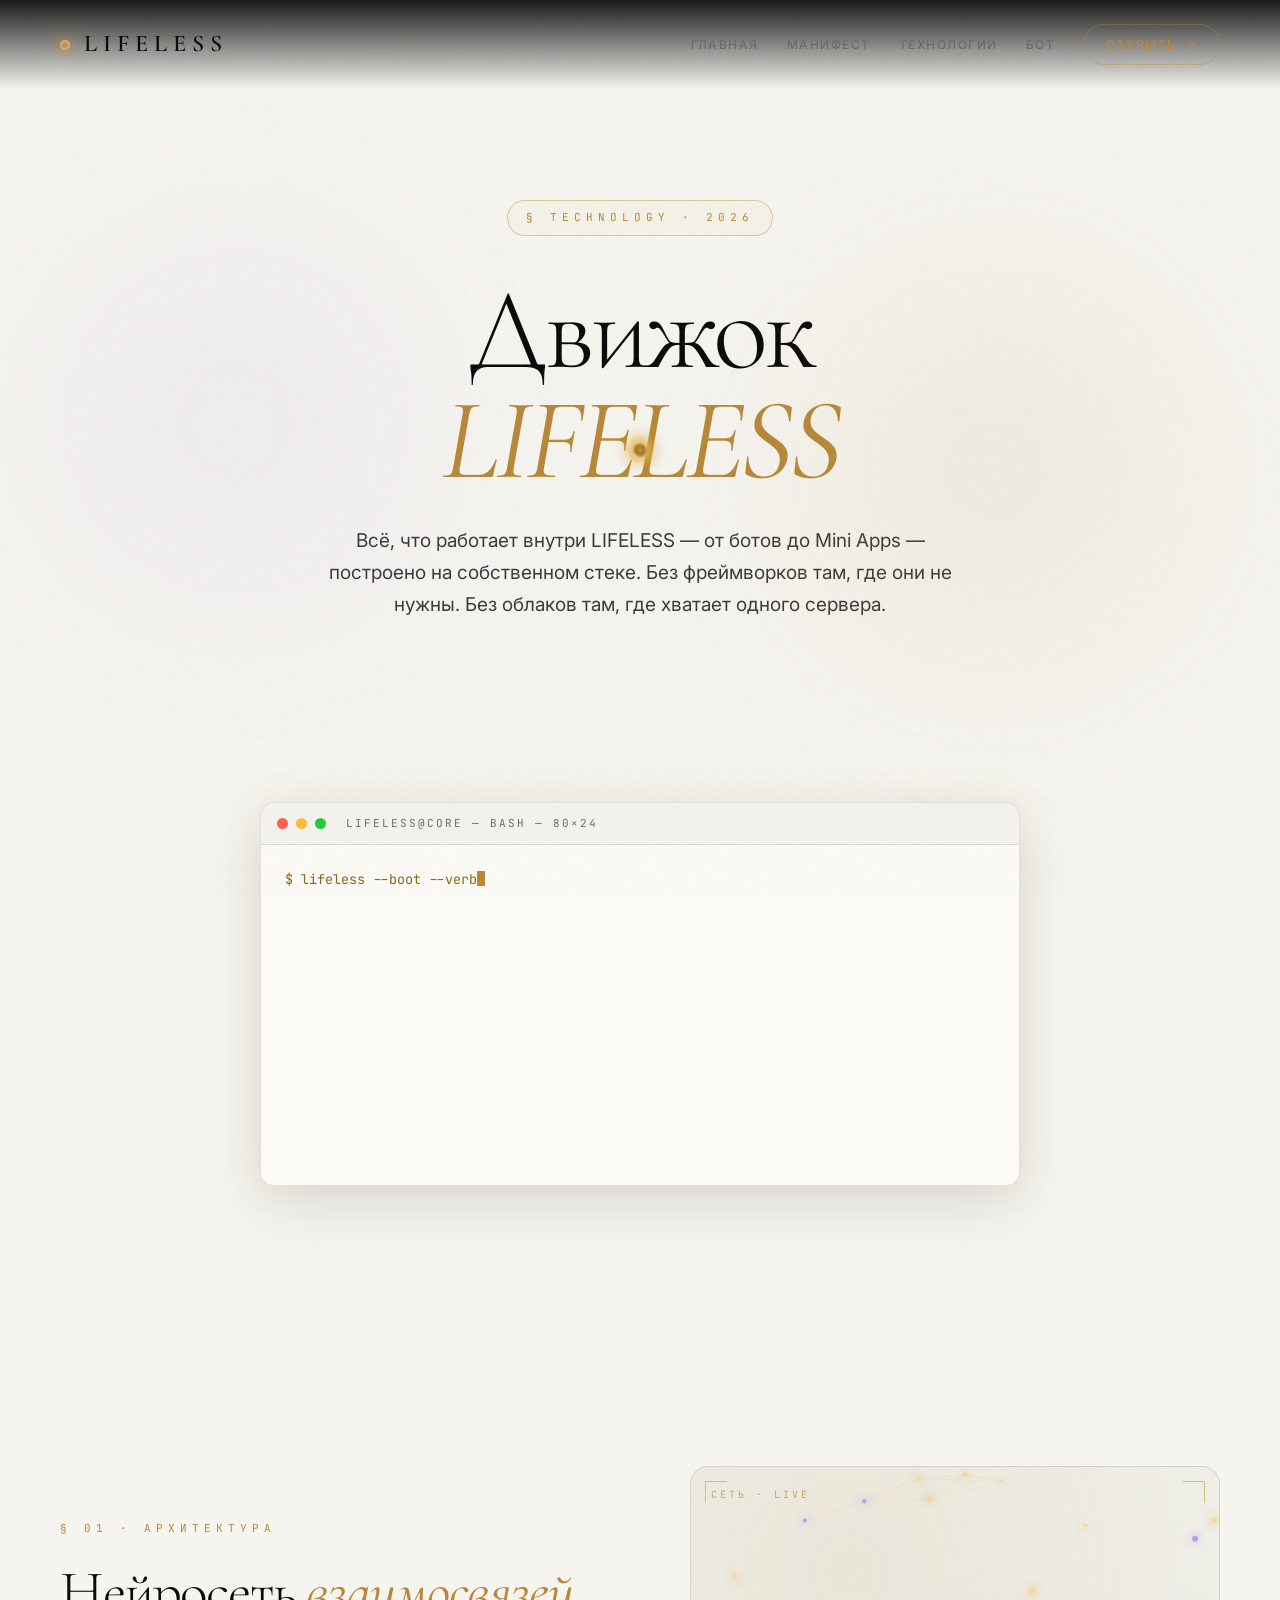
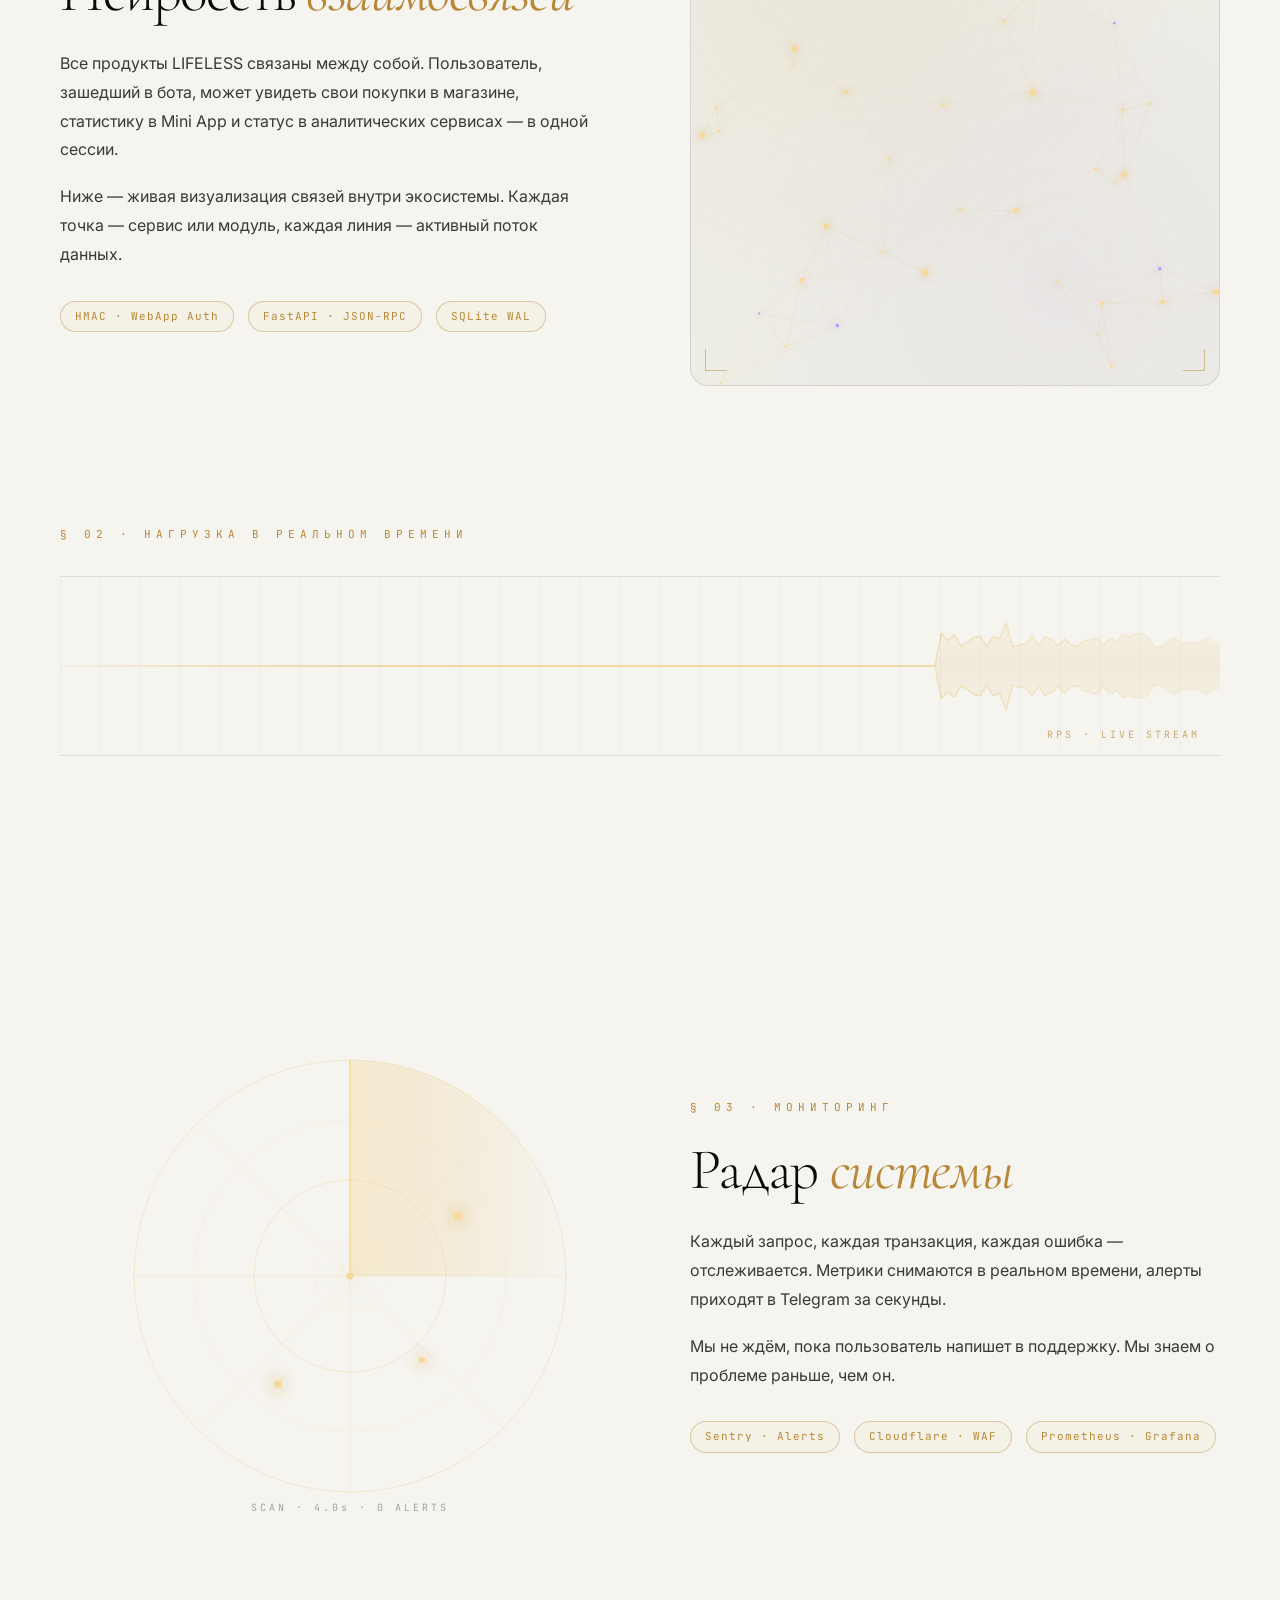
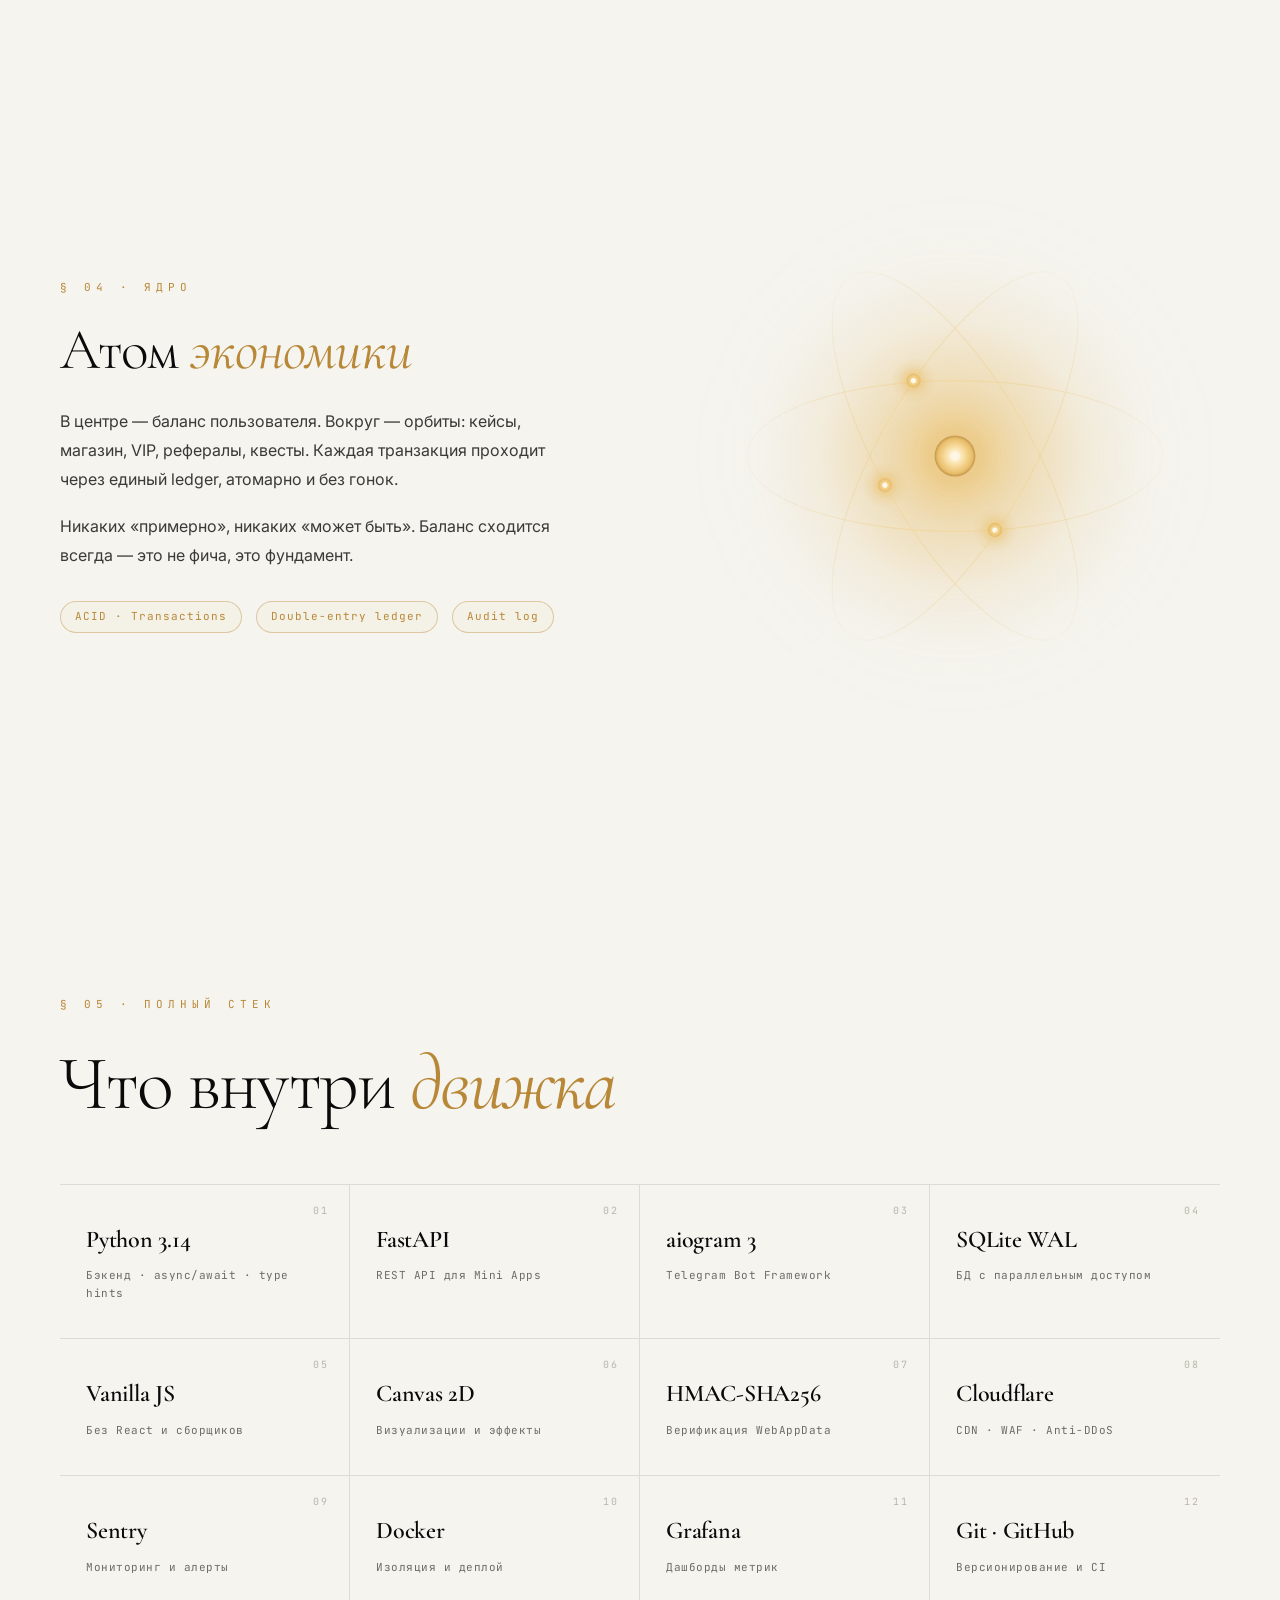
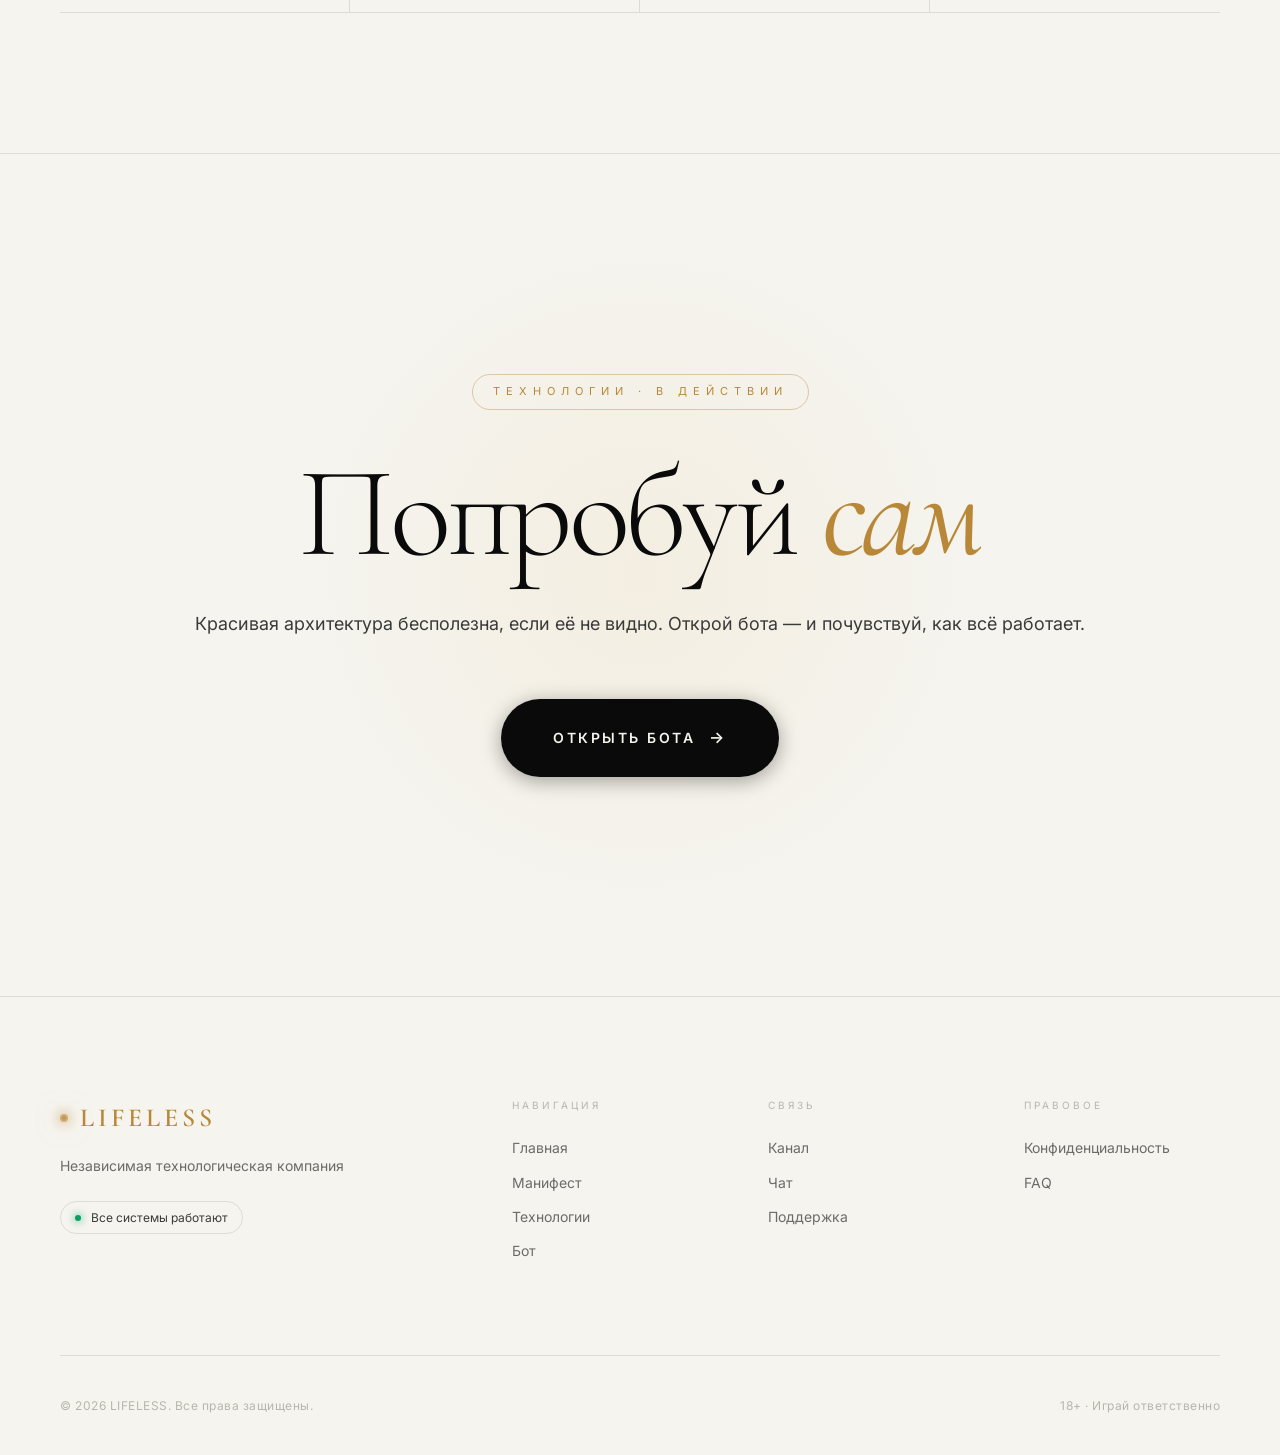
==== commit 70a4c9e0: "Add files via upload" ====
--- a/technology.html
+++ b/technology.html
@@ -157,111 +157,140 @@
 
     <div class="atom-stage">
         <svg class="atom-svg" viewBox="0 0 400 400">
-            <defs>
-                <radialGradient id="nucleusCore">
-                    <stop offset="0%"  stop-color="#ffffff"/>
-                    <stop offset="25%" stop-color="#FFF4D6"/>
-                    <stop offset="55%" stop-color="#F7D896"/>
-                    <stop offset="85%" stop-color="#E4B963"/>
-                    <stop offset="100%" stop-color="#B88838"/>
-                </radialGradient>
-                <radialGradient id="nucleusHalo">
-                    <stop offset="0%"  stop-color="#F7D896" stop-opacity="0.85"/>
-                    <stop offset="35%" stop-color="#E4B963" stop-opacity="0.35"/>
-                    <stop offset="70%" stop-color="#E4B963" stop-opacity="0.08"/>
-                    <stop offset="100%" stop-color="#E4B963" stop-opacity="0"/>
-                </radialGradient>
-                <radialGradient id="electronBody">
-                    <stop offset="0%"  stop-color="#ffffff"/>
-                    <stop offset="40%" stop-color="#F7D896"/>
-                    <stop offset="100%" stop-color="#E4B963"/>
-                </radialGradient>
-                <radialGradient id="electronHalo">
-                    <stop offset="0%"  stop-color="#F7D896" stop-opacity="0.9"/>
-                    <stop offset="60%" stop-color="#E4B963" stop-opacity="0.15"/>
-                    <stop offset="100%" stop-color="#E4B963" stop-opacity="0"/>
-                </radialGradient>
-                <linearGradient id="orbitFade" x1="0" y1="0" x2="1" y2="0">
-                    <stop offset="0%"   stop-color="#E4B963" stop-opacity="0.05"/>
-                    <stop offset="50%"  stop-color="#F7D896" stop-opacity="0.55"/>
-                    <stop offset="100%" stop-color="#E4B963" stop-opacity="0.05"/>
-                </linearGradient>
-                <filter id="softGlow" x="-100%" y="-100%" width="300%" height="300%">
-                    <feGaussianBlur stdDeviation="4" result="b"/>
-                    <feMerge>
-                        <feMergeNode in="b"/>
-                        <feMergeNode in="SourceGraphic"/>
-                    </feMerge>
-                </filter>
-                <filter id="coreGlow" x="-200%" y="-200%" width="500%" height="500%">
-                    <feGaussianBlur stdDeviation="8" result="b1"/>
-                    <feGaussianBlur stdDeviation="18" result="b2"/>
-                    <feMerge>
-                        <feMergeNode in="b2"/>
-                        <feMergeNode in="b1"/>
-                        <feMergeNode in="SourceGraphic"/>
-                    </feMerge>
-                </filter>
-            </defs>
-
-            <!-- Halo -->
-            <circle cx="200" cy="200" r="130" fill="url(#nucleusHalo)">
-                <animate attributeName="r" values="120;150;120" dur="6s" repeatCount="indefinite"/>
-                <animate attributeName="opacity" values="0.7;1;0.7" dur="6s" repeatCount="indefinite"/>
-            </circle>
-
-            <!-- ОРБИТА 1 · 0° -->
+    <defs>
+        <radialGradient id="nucleusCore">
+            <stop offset="0%"  stop-color="#ffffff"/>
+            <stop offset="25%" stop-color="#FFF4D6"/>
+            <stop offset="55%" stop-color="#F7D896"/>
+            <stop offset="85%" stop-color="#E4B963"/>
+            <stop offset="100%" stop-color="#B88838"/>
+        </radialGradient>
+        <radialGradient id="nucleusHalo">
+            <stop offset="0%"  stop-color="#F7D896" stop-opacity="0.85"/>
+            <stop offset="35%" stop-color="#E4B963" stop-opacity="0.35"/>
+            <stop offset="70%" stop-color="#E4B963" stop-opacity="0.08"/>
+            <stop offset="100%" stop-color="#E4B963" stop-opacity="0"/>
+        </radialGradient>
+        <radialGradient id="electronBody">
+            <stop offset="0%"  stop-color="#ffffff"/>
+            <stop offset="40%" stop-color="#F7D896"/>
+            <stop offset="100%" stop-color="#E4B963"/>
+        </radialGradient>
+        <radialGradient id="electronHalo">
+            <stop offset="0%"  stop-color="#F7D896" stop-opacity="0.9"/>
+            <stop offset="60%" stop-color="#E4B963" stop-opacity="0.15"/>
+            <stop offset="100%" stop-color="#E4B963" stop-opacity="0"/>
+        </radialGradient>
+        <linearGradient id="orbitFade" x1="0" y1="0" x2="1" y2="0">
+            <stop offset="0%"   stop-color="#E4B963" stop-opacity="0.05"/>
+            <stop offset="50%"  stop-color="#F7D896" stop-opacity="0.55"/>
+            <stop offset="100%" stop-color="#E4B963" stop-opacity="0.05"/>
+        </linearGradient>
+        <filter id="softGlow" x="-100%" y="-100%" width="300%" height="300%">
+            <feGaussianBlur stdDeviation="4" result="b"/>
+            <feMerge>
+                <feMergeNode in="b"/>
+                <feMergeNode in="SourceGraphic"/>
+            </feMerge>
+        </filter>
+        <filter id="coreGlow" x="-200%" y="-200%" width="500%" height="500%">
+            <feGaussianBlur stdDeviation="8" result="b1"/>
+            <feGaussianBlur stdDeviation="18" result="b2"/>
+            <feMerge>
+                <feMergeNode in="b2"/>
+                <feMergeNode in="b1"/>
+                <feMergeNode in="SourceGraphic"/>
+            </feMerge>
+        </filter>
+
+        <!-- Эллипс-путь, по которому ползёт электрон -->
+        <path id="orbitPath"
+              d="M 40,200 a 160,58 0 1,0 320,0 a 160,58 0 1,0 -320,0"
+              fill="none"
+              stroke="url(#orbitFade)"
+              stroke-width="0.9"/>
+    </defs>
+
+    <!-- Halo -->
+    <circle cx="200" cy="200" r="130" fill="url(#nucleusHalo)">
+        <animate attributeName="r" values="120;150;120" dur="6s" repeatCount="indefinite"/>
+        <animate attributeName="opacity" values="0.7;1;0.7" dur="6s" repeatCount="indefinite"/>
+    </circle>
+
+    <!-- === ОРБИТА 1 · 0° === -->
+    <use href="#orbitPath"/>
+    <g>
+        <circle r="18" fill="url(#electronHalo)">
+            <animateMotion dur="9s" repeatCount="indefinite"
+                path="M 40,200 a 160,58 0 1,0 320,0 a 160,58 0 1,0 -320,0"/>
+        </circle>
+        <circle r="5.5" fill="url(#electronBody)" filter="url(#softGlow)">
+            <animateMotion dur="9s" repeatCount="indefinite"
+                path="M 40,200 a 160,58 0 1,0 320,0 a 160,58 0 1,0 -320,0"/>
+        </circle>
+        <circle r="2" fill="#ffffff">
+            <animateMotion dur="9s" repeatCount="indefinite"
+                path="M 40,200 a 160,58 0 1,0 320,0 a 160,58 0 1,0 -320,0"/>
+        </circle>
+    </g>
+
+    <!-- === ОРБИТА 2 · 60° === -->
+    <g transform="rotate(60 200 200)">
+        <use href="#orbitPath"/>
+        <g>
+            <circle r="18" fill="url(#electronHalo)">
+                <animateMotion dur="11s" repeatCount="indefinite"
+                    path="M 40,200 a 160,58 0 1,0 320,0 a 160,58 0 1,0 -320,0"/>
+            </circle>
+            <circle r="5.5" fill="url(#electronBody)" filter="url(#softGlow)">
+                <animateMotion dur="11s" repeatCount="indefinite"
+                    path="M 40,200 a 160,58 0 1,0 320,0 a 160,58 0 1,0 -320,0"/>
+            </circle>
+            <circle r="2" fill="#ffffff">
+                <animateMotion dur="11s" repeatCount="indefinite"
+                    path="M 40,200 a 160,58 0 1,0 320,0 a 160,58 0 1,0 -320,0"/>
+            </circle>
+        </g>
+    </g>
+
+    <!-- === ОРБИТА 3 · 120° === -->
+        <g transform="rotate(120 200 200)">
+            <use href="#orbitPath"/>
             <g>
-                <ellipse cx="200" cy="200" rx="160" ry="58" fill="none" stroke="url(#orbitFade)" stroke-width="0.9"/>
-                <g>
-                    <circle cx="360" cy="200" r="18" fill="url(#electronHalo)"/>
-                    <circle cx="360" cy="200" r="5.5" fill="url(#electronBody)" filter="url(#softGlow)"/>
-                    <circle cx="360" cy="200" r="2" fill="#ffffff"/>
-                    <animateTransform attributeName="transform" type="rotate" from="0 200 200" to="360 200 200" dur="9s" repeatCount="indefinite"/>
-                </g>
-            </g>
-
-            <!-- ОРБИТА 2 · 60° -->
-            <g transform="rotate(60 200 200)">
-                <ellipse cx="200" cy="200" rx="160" ry="58" fill="none" stroke="url(#orbitFade)" stroke-width="0.9"/>
-                <g>
-                    <circle cx="360" cy="200" r="18" fill="url(#electronHalo)"/>
-                    <circle cx="360" cy="200" r="5.5" fill="url(#electronBody)" filter="url(#softGlow)"/>
-                    <circle cx="360" cy="200" r="2" fill="#ffffff"/>
-                    <animateTransform attributeName="transform" type="rotate" from="0 200 200" to="360 200 200" dur="11s" repeatCount="indefinite"/>
-                </g>
-            </g>
-
-            <!-- ОРБИТА 3 · 120° -->
-            <g transform="rotate(120 200 200)">
-                <ellipse cx="200" cy="200" rx="160" ry="58" fill="none" stroke="url(#orbitFade)" stroke-width="0.9"/>
-                <g>
-                    <circle cx="360" cy="200" r="18" fill="url(#electronHalo)"/>
-                    <circle cx="360" cy="200" r="5.5" fill="url(#electronBody)" filter="url(#softGlow)"/>
-                    <circle cx="360" cy="200" r="2" fill="#ffffff"/>
-                    <animateTransform attributeName="transform" type="rotate" from="0 200 200" to="360 200 200" dur="13s" repeatCount="indefinite"/>
-                </g>
-            </g>
-
-            <!-- ЯДРО -->
-            <circle cx="200" cy="200" r="55" fill="url(#nucleusHalo)" opacity="0.7">
-                <animate attributeName="r" values="50;62;50" dur="4s" repeatCount="indefinite"/>
-            </circle>
-            <circle cx="200" cy="200" r="28" fill="url(#nucleusHalo)" opacity="0.85"/>
-            <circle cx="200" cy="200" r="15" fill="url(#nucleusCore)" filter="url(#coreGlow)">
-                <animate attributeName="r" values="15;16.5;15" dur="3.5s" repeatCount="indefinite"/>
-            </circle>
-            <circle cx="200" cy="200" r="3.5" fill="#ffffff">
-                <animate attributeName="opacity" values="0.75;1;0.75" dur="2s" repeatCount="indefinite"/>
-            </circle>
-            <circle cx="200" cy="200" r="15" fill="none" stroke="#F7D896" stroke-width="0.6" opacity="0.6">
-                <animate attributeName="r" values="15;48" dur="2.8s" repeatCount="indefinite"/>
-                <animate attributeName="opacity" values="0.7;0" dur="2.8s" repeatCount="indefinite"/>
-            </circle>
-            <circle cx="200" cy="200" r="15" fill="none" stroke="#F7D896" stroke-width="0.6" opacity="0.6">
-                <animate attributeName="r" values="15;48" dur="2.8s" begin="1.4s" repeatCount="indefinite"/>
-                <animate attributeName="opacity" values="0.7;0" dur="2.8s" begin="1.4s" repeatCount="indefinite"/>
-            </circle>
+            <circle r="18" fill="url(#electronHalo)">
+                <animateMotion dur="13s" repeatCount="indefinite"
+                    path="M 40,200 a 160,58 0 1,0 320,0 a 160,58 0 1,0 -320,0"/>
+            </circle>
+            <circle r="5.5" fill="url(#electronBody)" filter="url(#softGlow)">
+                <animateMotion dur="13s" repeatCount="indefinite"
+                    path="M 40,200 a 160,58 0 1,0 320,0 a 160,58 0 1,0 -320,0"/>
+            </circle>
+            <circle r="2" fill="#ffffff">
+                <animateMotion dur="13s" repeatCount="indefinite"
+                    path="M 40,200 a 160,58 0 1,0 320,0 a 160,58 0 1,0 -320,0"/>
+            </circle>
+        </g>
+    </g>
+
+        <!-- === ЯДРО === -->
+        <circle cx="200" cy="200" r="55" fill="url(#nucleusHalo)" opacity="0.7">
+        <animate attributeName="r" values="50;62;50" dur="4s" repeatCount="indefinite"/>
+        </circle>
+        <circle cx="200" cy="200" r="28" fill="url(#nucleusHalo)" opacity="0.85"/>
+        <circle cx="200" cy="200" r="15" fill="url(#nucleusCore)" filter="url(#coreGlow)">
+        <animate attributeName="r" values="15;16.5;15" dur="3.5s" repeatCount="indefinite"/>
+        </circle>
+        <circle cx="200" cy="200" r="3.5" fill="#ffffff">
+        <animate attributeName="opacity" values="0.75;1;0.75" dur="2s" repeatCount="indefinite"/>
+        </circle>
+        <circle cx="200" cy="200" r="15" fill="none" stroke="#F7D896" stroke-width="0.6" opacity="0.6">
+        <animate attributeName="r" values="15;48" dur="2.8s" repeatCount="indefinite"/>
+        <animate attributeName="opacity" values="0.7;0" dur="2.8s" repeatCount="indefinite"/>
+        </circle>
+        <circle cx="200" cy="200" r="15" fill="none" stroke="#F7D896" stroke-width="0.6" opacity="0.6">
+        <animate attributeName="r" values="15;48" dur="2.8s" begin="1.4s" repeatCount="indefinite"/>
+        <animate attributeName="opacity" values="0.7;0" dur="2.8s" begin="1.4s" repeatCount="indefinite"/>
+        </circle>
         </svg>
     </div>
 </section>
--- a/style.css
+++ b/style.css
@@ -3296,4 +3296,596 @@
 /* Небольшая правка — hero-бейджу на tech не нужен общий `.tech-hero .manifest-kicker` */
 .tech-hero .tech-hero-badge {
     margin-bottom: 40px;
+}
+
+/* ============================================================
+   THEME SYSTEM · dark ↔ light
+   ============================================================ */
+
+[data-theme="light"] {
+    --bg: #f5f4ef;
+    --bg-2: #eeede6;
+    --bg-3: #e5e3da;
+    --bg-4: #dcd9ce;
+    --text: #0a0a0a;
+    --text-2: #3a3a38;
+    --muted: #6b6b68;
+    --muted-2: #b8b6ac;
+    --gold: #B88838;
+    --gold-hi: #D4A94E;
+    --gold-lo: #8a6520;
+    --green: #0a9e63;
+    --blue: #2a7de0;
+    --purple: #7d61d4;
+    --border: rgba(0,0,0,0.10);
+    --border-gold: rgba(184,136,56,0.40);
+}
+
+[data-theme="light"] .hero::before { display: none; }
+[data-theme="light"] .hero-bg-text {
+    -webkit-text-stroke: 1px rgba(184,136,56,0.10);
+}
+[data-theme="light"] .noise { opacity: 0.025; }
+[data-theme="light"] .hero-glow {
+    background: radial-gradient(circle, rgba(184,136,56,0.10), transparent 60%);
+}
+[data-theme="light"] .hero-glow-2 {
+    background: radial-gradient(circle, rgba(125,97,212,0.08), transparent 60%);
+}
+
+/* Terminal адаптируется под тему */
+[data-theme="light"] .terminal {
+    background: #fbfaf5;
+    box-shadow: 0 20px 60px rgba(0,0,0,0.10), 0 0 40px rgba(184,136,56,0.08);
+}
+[data-theme="light"] .terminal-body { color: #2a2a2a; }
+[data-theme="light"] .terminal-bar { background: rgba(0,0,0,0.03); }
+[data-theme="light"] .terminal-body .comment { color: #8a8a80; }
+[data-theme="light"] .terminal-body .prompt { color: #8a6520; }
+[data-theme="light"] .terminal-body .ok { color: #0a8a4a; }
+[data-theme="light"] .terminal-body .warn { color: #b88000; }
+
+/* Neural stage */
+[data-theme="light"] .neural-stage {
+    background:
+        radial-gradient(circle at 30% 20%, rgba(184,136,56,0.08), transparent 60%),
+        radial-gradient(circle at 70% 80%, rgba(125,97,212,0.05), transparent 60%),
+        var(--bg-2);
+}
+
+/* Sticky CTA в светлой теме */
+[data-theme="light"] .sticky-cta-inner {
+    background: rgba(245, 244, 239, 0.92);
+    box-shadow:
+        0 20px 60px rgba(0,0,0,0.15),
+        0 0 40px rgba(184,136,56,0.10);
+}
+
+/* Modal */
+[data-theme="light"] .modal-close {
+    background: rgba(255,255,255,0.6);
+    color: var(--text);
+}
+
+/* Плавный переход всех цветов */
+html:not(.no-theme-transition) *,
+html:not(.no-theme-transition) *::before,
+html:not(.no-theme-transition) *::after {
+    transition:
+        background-color 0.45s cubic-bezier(0.16, 1, 0.3, 1),
+        border-color 0.45s cubic-bezier(0.16, 1, 0.3, 1),
+        color 0.45s cubic-bezier(0.16, 1, 0.3, 1);
+}
+/* Исключения — чтобы анимации не тормозили */
+.btn, .btn-primary, .btn-ghost,
+.product-card, .principle-card, .feature-card, .tech-card, .trust-card, .step,
+.contact-card, .faq-item, .nexus-node, .nexus-edges line,
+.terminal, .terminal-body, .terminal-bar,
+.scroll-progress-bar, .snake-segment, .snake-head {
+    transition: unset;
+    transition: inherit;
+}
+.btn, .btn-primary, .btn-ghost,
+.product-card, .principle-card, .feature-card, .tech-card, .trust-card, .step,
+.contact-card, .faq-item, .nexus-node, .nexus-edges line {
+    transition:
+        transform 0.7s cubic-bezier(0.16, 1, 0.3, 1),
+        border-color 0.5s ease,
+        background 0.5s ease,
+        box-shadow 0.5s ease,
+        color 0.5s ease;
+}
+
+/* Theme wipe (fallback transition) */
+.theme-wipe {
+    position: fixed;
+    inset: 0;
+    z-index: 99999;
+    clip-path: circle(0% at var(--wx, 50%) var(--wy, 50%));
+    pointer-events: none;
+    transition:
+        clip-path 0.65s cubic-bezier(0.16, 1, 0.3, 1),
+        opacity 0.4s ease;
+}
+.theme-wipe.expand { clip-path: circle(150% at var(--wx, 50%) var(--wy, 50%)); }
+.theme-wipe.fade { opacity: 0; }
+
+/* ============================================================
+   THEME TOGGLE · анимированная кнопка
+   ============================================================ */
+.theme-toggle {
+    position: relative;
+    width: 44px;
+    height: 44px;
+    border-radius: 50%;
+    background: transparent;
+    border: 1px solid var(--border-gold);
+    cursor: pointer;
+    display: inline-flex;
+    align-items: center;
+    justify-content: center;
+    overflow: hidden;
+    transition: border-color 0.4s ease, background 0.4s ease, transform 0.4s ease;
+    flex-shrink: 0;
+}
+.theme-toggle:hover {
+    background: rgba(228,185,99,0.08);
+    border-color: var(--gold);
+    transform: scale(1.05);
+}
+.theme-toggle:active { transform: scale(0.94); }
+
+.theme-toggle-ring {
+    position: absolute;
+    inset: -40%;
+    border-radius: 50%;
+    background: conic-gradient(from 0deg,
+        transparent 0deg,
+        rgba(228,185,99,0.55) 40deg,
+        transparent 90deg,
+        transparent 180deg,
+        rgba(228,185,99,0.55) 220deg,
+        transparent 270deg
+    );
+    opacity: 0;
+    animation: themeRingSpin 6s linear infinite;
+    transition: opacity 0.5s;
+    pointer-events: none;
+}
+.theme-toggle:hover .theme-toggle-ring { opacity: 1; }
+@keyframes themeRingSpin { to { transform: rotate(360deg); } }
+
+.theme-icon {
+    position: relative;
+    width: 22px;
+    height: 22px;
+    z-index: 1;
+}
+.theme-svg {
+    position: absolute;
+    inset: 0;
+    width: 100%;
+    height: 100%;
+    color: var(--gold);
+    transition: transform 0.85s cubic-bezier(0.16, 1, 0.3, 1),
+                opacity 0.55s cubic-bezier(0.16, 1, 0.3, 1),
+                filter 0.5s ease;
+}
+.theme-svg-sun { filter: drop-shadow(0 0 6px rgba(228,185,99,0.7)); }
+.theme-svg-moon { filter: drop-shadow(0 0 6px rgba(228,185,99,0.5)); }
+
+[data-theme="dark"] .theme-svg-sun  { opacity: 1; transform: rotate(0deg) scale(1); }
+[data-theme="dark"] .theme-svg-moon { opacity: 0; transform: rotate(-120deg) scale(0.5); }
+[data-theme="light"] .theme-svg-sun  { opacity: 0; transform: rotate(120deg) scale(0.5); }
+[data-theme="light"] .theme-svg-moon { opacity: 1; transform: rotate(0deg) scale(1); }
+
+/* ============================================================
+   AMBIENT SOUND TOGGLE
+   ============================================================ */
+.ambient-toggle {
+    width: 44px;
+    height: 44px;
+    border-radius: 50%;
+    border: 1px solid var(--border);
+    background: transparent;
+    display: inline-flex;
+    align-items: center;
+    justify-content: center;
+    cursor: pointer;
+    transition: all 0.4s ease;
+    flex-shrink: 0;
+}
+.ambient-toggle:hover {
+    border-color: var(--border-gold);
+    background: rgba(228,185,99,0.06);
+    transform: scale(1.05);
+}
+.ambient-toggle:active { transform: scale(0.94); }
+
+.ambient-bars {
+    display: flex;
+    align-items: center;
+    gap: 3px;
+    height: 16px;
+}
+.ambient-bars span {
+    display: block;
+    width: 2px;
+    height: 6px;
+    background: var(--muted);
+    border-radius: 1px;
+    transition: all 0.4s ease;
+}
+.ambient-toggle.on {
+    border-color: var(--border-gold);
+    background: rgba(228,185,99,0.08);
+}
+.ambient-toggle.on .ambient-bars span {
+    background: var(--gold);
+    box-shadow: 0 0 6px rgba(228,185,99,0.7);
+    animation: ambientBar 0.9s ease-in-out infinite;
+}
+.ambient-toggle.on .ambient-bars span:nth-child(1) { animation-delay: 0s; }
+.ambient-toggle.on .ambient-bars span:nth-child(2) { animation-delay: 0.15s; }
+.ambient-toggle.on .ambient-bars span:nth-child(3) { animation-delay: 0.3s; }
+@keyframes ambientBar {
+    0%, 100% { height: 5px; }
+    50%      { height: 14px; }
+}
+
+.header-actions {
+    display: flex;
+    align-items: center;
+    gap: 10px;
+}
+
+/* ============================================================
+   SECTION NAV · вертикальный указатель справа
+   ============================================================ */
+.section-nav {
+    position: fixed;
+    right: 28px;
+    top: 50%;
+    transform: translateY(-50%) translateX(20px);
+    z-index: 90;
+    display: flex;
+    flex-direction: column;
+    align-items: flex-end;
+    gap: 14px;
+    padding: 20px 12px;
+    border-radius: 100px;
+    background: rgba(10, 12, 20, 0.55);
+    backdrop-filter: blur(16px);
+    -webkit-backdrop-filter: blur(16px);
+    border: 1px solid var(--border);
+    opacity: 0;
+    pointer-events: none;
+    transition: opacity 0.5s ease, transform 0.6s cubic-bezier(0.16, 1, 0.3, 1);
+}
+[data-theme="light"] .section-nav {
+    background: rgba(245, 244, 239, 0.75);
+}
+.section-nav.visible {
+    opacity: 1;
+    pointer-events: auto;
+    transform: translateY(-50%) translateX(0);
+}
+.section-nav-dot {
+    position: relative;
+    width: 8px;
+    height: 8px;
+    border-radius: 50%;
+    background: rgba(255,255,255,0.22);
+    border: 1px solid transparent;
+    cursor: pointer;
+    transition: all 0.4s cubic-bezier(0.16, 1, 0.3, 1);
+    padding: 0;
+    flex-shrink: 0;
+}
+[data-theme="light"] .section-nav-dot {
+    background: rgba(0,0,0,0.22);
+}
+.section-nav-dot:hover {
+    background: var(--gold-hi);
+    transform: scale(1.4);
+}
+.section-nav-dot.active {
+    width: 26px;
+    border-radius: 100px;
+    background: var(--gold);
+    box-shadow:
+        0 0 12px var(--gold),
+        0 0 24px rgba(228,185,99,0.5);
+}
+.section-nav-dot::after {
+    content: attr(data-label);
+    position: absolute;
+    right: calc(100% + 14px);
+    top: 50%;
+    transform: translateY(-50%) translateX(6px);
+    padding: 5px 12px;
+    background: rgba(10, 12, 20, 0.9);
+    border: 1px solid var(--border-gold);
+    border-radius: 100px;
+    font-family: 'JetBrains Mono', monospace;
+    font-size: 10px;
+    letter-spacing: 2px;
+    color: var(--gold);
+    text-transform: uppercase;
+    white-space: nowrap;
+    opacity: 0;
+    pointer-events: none;
+    transition: opacity 0.3s ease, transform 0.3s ease;
+}
+[data-theme="light"] .section-nav-dot::after {
+    background: rgba(255,255,255,0.95);
+    color: var(--gold);
+}
+.section-nav-dot:hover::after {
+    opacity: 1;
+    transform: translateY(-50%) translateX(0);
+}
+
+@media (max-width: 900px) {
+    .section-nav { display: none; }
+}
+
+/* ============================================================
+   3D TILT · карточки за курсором
+   ============================================================ */
+.product-card,
+.principle-card,
+.feature-card,
+.tech-card,
+.trust-card,
+.step,
+.contact-card {
+    --tilt-rx: 0deg;
+    --tilt-ry: 0deg;
+    --tilt-tz: 0px;
+    transform-style: preserve-3d;
+    will-change: transform;
+}
+.product-card.in,
+.principle-card.in,
+.feature-card.in,
+.tech-card.in,
+.trust-card.in,
+.step.in,
+.contact-card.in {
+    transform:
+        perspective(900px)
+        rotateX(var(--tilt-rx))
+        rotateY(var(--tilt-ry))
+        translateY(var(--tilt-tz));
+}
+
+
+
+/* Glow, следующий за курсором */
+.product-card::after,
+.principle-card::after,
+.feature-card::after,
+.trust-card::after,
+.step::after {
+    content: '';
+    position: absolute;
+    inset: 0;
+    border-radius: inherit;
+    background: radial-gradient(circle 200px at var(--mx, 50%) var(--my, 50%),
+        rgba(228,185,99,0.16),
+        transparent 70%);
+    opacity: 0;
+    pointer-events: none;
+    transition: opacity 0.4s ease;
+    z-index: 0;
+}
+.product-card:hover::after,
+.principle-card:hover::after,
+.feature-card:hover::after,
+.trust-card:hover::after,
+.step:hover::after {
+    opacity: 1;
+}
+
+/* ============================================================
+   IMAGE LOADER
+   ============================================================ */
+.gallery-visual,
+.durov-visual {
+    position: relative;
+}
+.img-loader {
+    position: absolute;
+    top: 0;
+    left: 0;
+    width: 100%;
+    height: 2px;
+    overflow: hidden;
+    z-index: 5;
+    pointer-events: none;
+    opacity: 1;
+    transition: opacity 0.5s ease;
+}
+.img-loader::before {
+    content: '';
+    position: absolute;
+    top: 0;
+    left: -40%;
+    width: 40%;
+    height: 100%;
+    background: linear-gradient(90deg, transparent, var(--gold), transparent);
+    animation: imgLoaderSlide 1.4s cubic-bezier(0.4, 0, 0.6, 1) infinite;
+}
+.gallery-visual.loaded .img-loader,
+.durov-visual.loaded .img-loader {
+    opacity: 0;
+}
+@keyframes imgLoaderSlide {
+    0%   { left: -40%; }
+    100% { left: 100%; }
+}
+
+.gallery-visual img,
+.durov-visual img {
+    opacity: 0;
+    transition:
+        opacity 0.9s cubic-bezier(0.16, 1, 0.3, 1),
+        transform 0.8s cubic-bezier(0.16, 1, 0.3, 1),
+        filter 0.6s ease;
+}
+.gallery-visual.loaded img,
+.durov-visual.loaded img {
+    opacity: 1;
+}
+
+/* ============================================================
+   LAB PAGE
+   ============================================================ */
+.lab-hero {
+    position: relative;
+    padding: 200px 60px 120px;
+    max-width: 1400px;
+    margin: 0 auto;
+    text-align: center;
+}
+.lab-hero h1 {
+    font-family: 'Cormorant Garamond', serif;
+    font-size: clamp(56px, 9vw, 140px);
+    font-weight: 300;
+    line-height: 0.96;
+    letter-spacing: -0.035em;
+    margin-bottom: 28px;
+}
+.lab-hero h1 em {
+    font-style: italic;
+    color: var(--gold);
+    font-weight: 400;
+}
+.lab-hero p {
+    font-size: 19px;
+    color: var(--text-2);
+    line-height: 1.7;
+    max-width: 640px;
+    margin: 0 auto;
+}
+.lab-hero .manifest-kicker {
+    display: inline-block;
+    padding: 8px 18px;
+    border: 1px solid var(--border-gold);
+    border-radius: 100px;
+    background: rgba(228,185,99,0.05);
+    margin-bottom: 40px;
+}
+
+.lab-grid {
+    max-width: 1400px;
+    margin: 0 auto;
+    padding: 0 60px 140px;
+    display: grid;
+    grid-template-columns: 1fr 1fr;
+    gap: 40px;
+}
+.lab-item {
+    position: relative;
+    padding: 40px 32px 32px;
+    background: var(--bg-2);
+    border: 1px solid var(--border);
+    border-radius: 20px;
+    transition: border-color 0.5s ease, background 0.5s ease;
+}
+.lab-item:hover {
+    border-color: var(--border-gold);
+    background: var(--bg-3);
+}
+.lab-item-label {
+    position: absolute;
+    top: 20px;
+    left: 24px;
+    font-family: 'JetBrains Mono', monospace;
+    font-size: 10px;
+    letter-spacing: 3px;
+    color: var(--gold);
+    text-transform: uppercase;
+}
+.lab-item-title {
+    font-family: 'Cormorant Garamond', serif;
+    font-size: 32px;
+    font-weight: 500;
+    margin-bottom: 12px;
+    letter-spacing: -0.01em;
+    margin-top: 24px;
+}
+.lab-item-desc {
+    font-size: 14px;
+    color: var(--text-2);
+    line-height: 1.7;
+    margin-bottom: 28px;
+    max-width: 480px;
+}
+.lab-item-full { grid-column: 1 / -1; }
+
+.lab-tilt-demo {
+    display: grid;
+    grid-template-columns: repeat(3, 1fr);
+    gap: 16px;
+    margin-top: 20px;
+}
+.lab-tilt-card {
+    position: relative;
+    padding: 32px 24px;
+    background: var(--bg-3);
+    border: 1px solid var(--border);
+    border-radius: 14px;
+    text-align: center;
+    cursor: default;
+    transform-style: preserve-3d;
+    will-change: transform;
+    transition: border-color 0.4s ease, box-shadow 0.5s ease;
+}
+.lab-tilt-card::before {
+    content: '';
+    position: absolute;
+    inset: 0;
+    border-radius: inherit;
+    background: radial-gradient(circle 160px at var(--mx, 50%) var(--my, 50%),
+        rgba(228,185,99,0.20),
+        transparent 70%);
+    opacity: 0;
+    pointer-events: none;
+    transition: opacity 0.4s ease;
+}
+.lab-tilt-card:hover::before { opacity: 1; }
+.lab-tilt-card:hover {
+    border-color: var(--border-gold);
+    box-shadow: 0 20px 60px rgba(0,0,0,0.5);
+}
+.lab-tilt-icon {
+    font-size: 40px;
+    margin-bottom: 16px;
+    display: inline-block;
+    filter: grayscale(0.4);
+    transition: filter 0.4s, transform 0.6s cubic-bezier(0.16, 1, 0.3, 1);
+}
+.lab-tilt-card:hover .lab-tilt-icon {
+    filter: grayscale(0);
+    transform: translateZ(30px) scale(1.1);
+}
+.lab-tilt-name {
+    font-family: 'Cormorant Garamond', serif;
+    font-size: 22px;
+    font-weight: 600;
+    margin-bottom: 6px;
+    transform: translateZ(14px);
+}
+.lab-tilt-desc {
+    font-size: 12px;
+    color: var(--muted);
+    transform: translateZ(8px);
+}
+
+@media (max-width: 900px) {
+    .lab-hero { padding: 140px 24px 80px; }
+    .lab-grid { grid-template-columns: 1fr; padding: 0 24px 90px; }
+    .lab-tilt-demo { grid-template-columns: 1fr; }
 }
